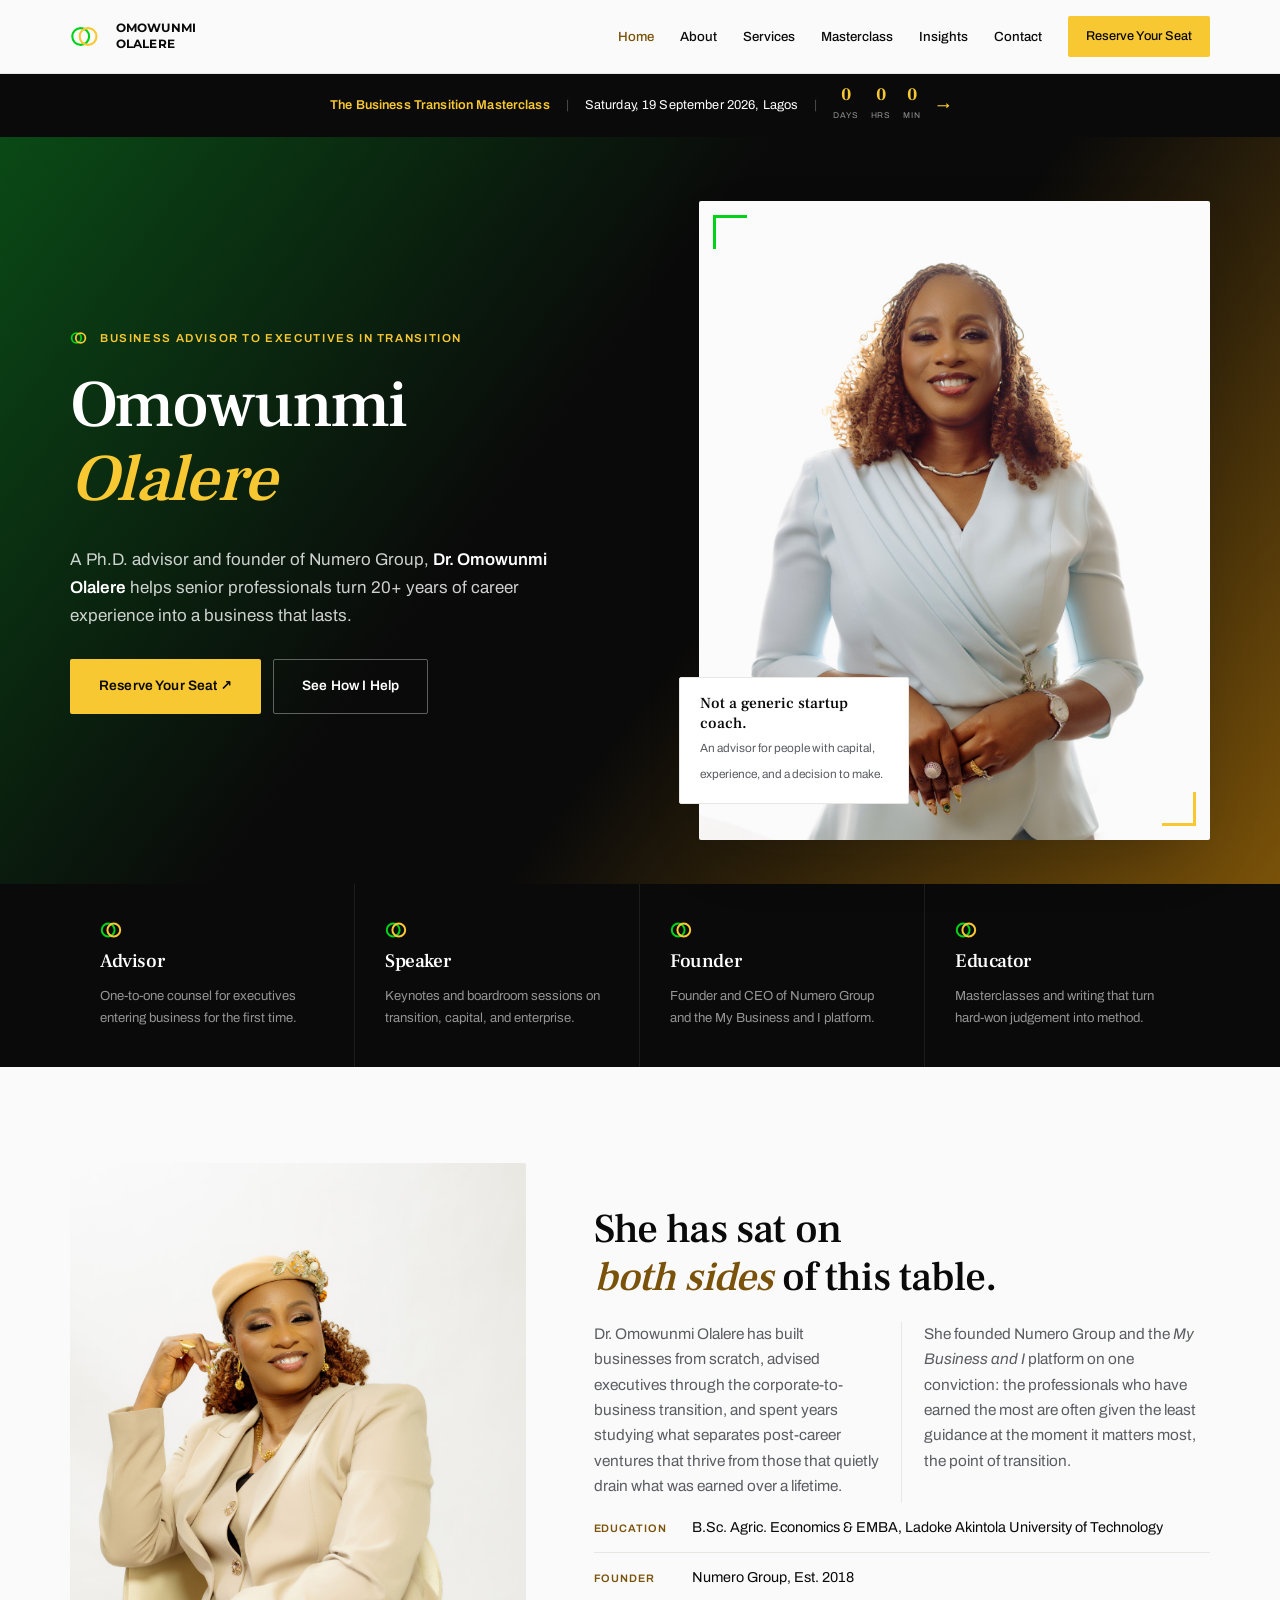
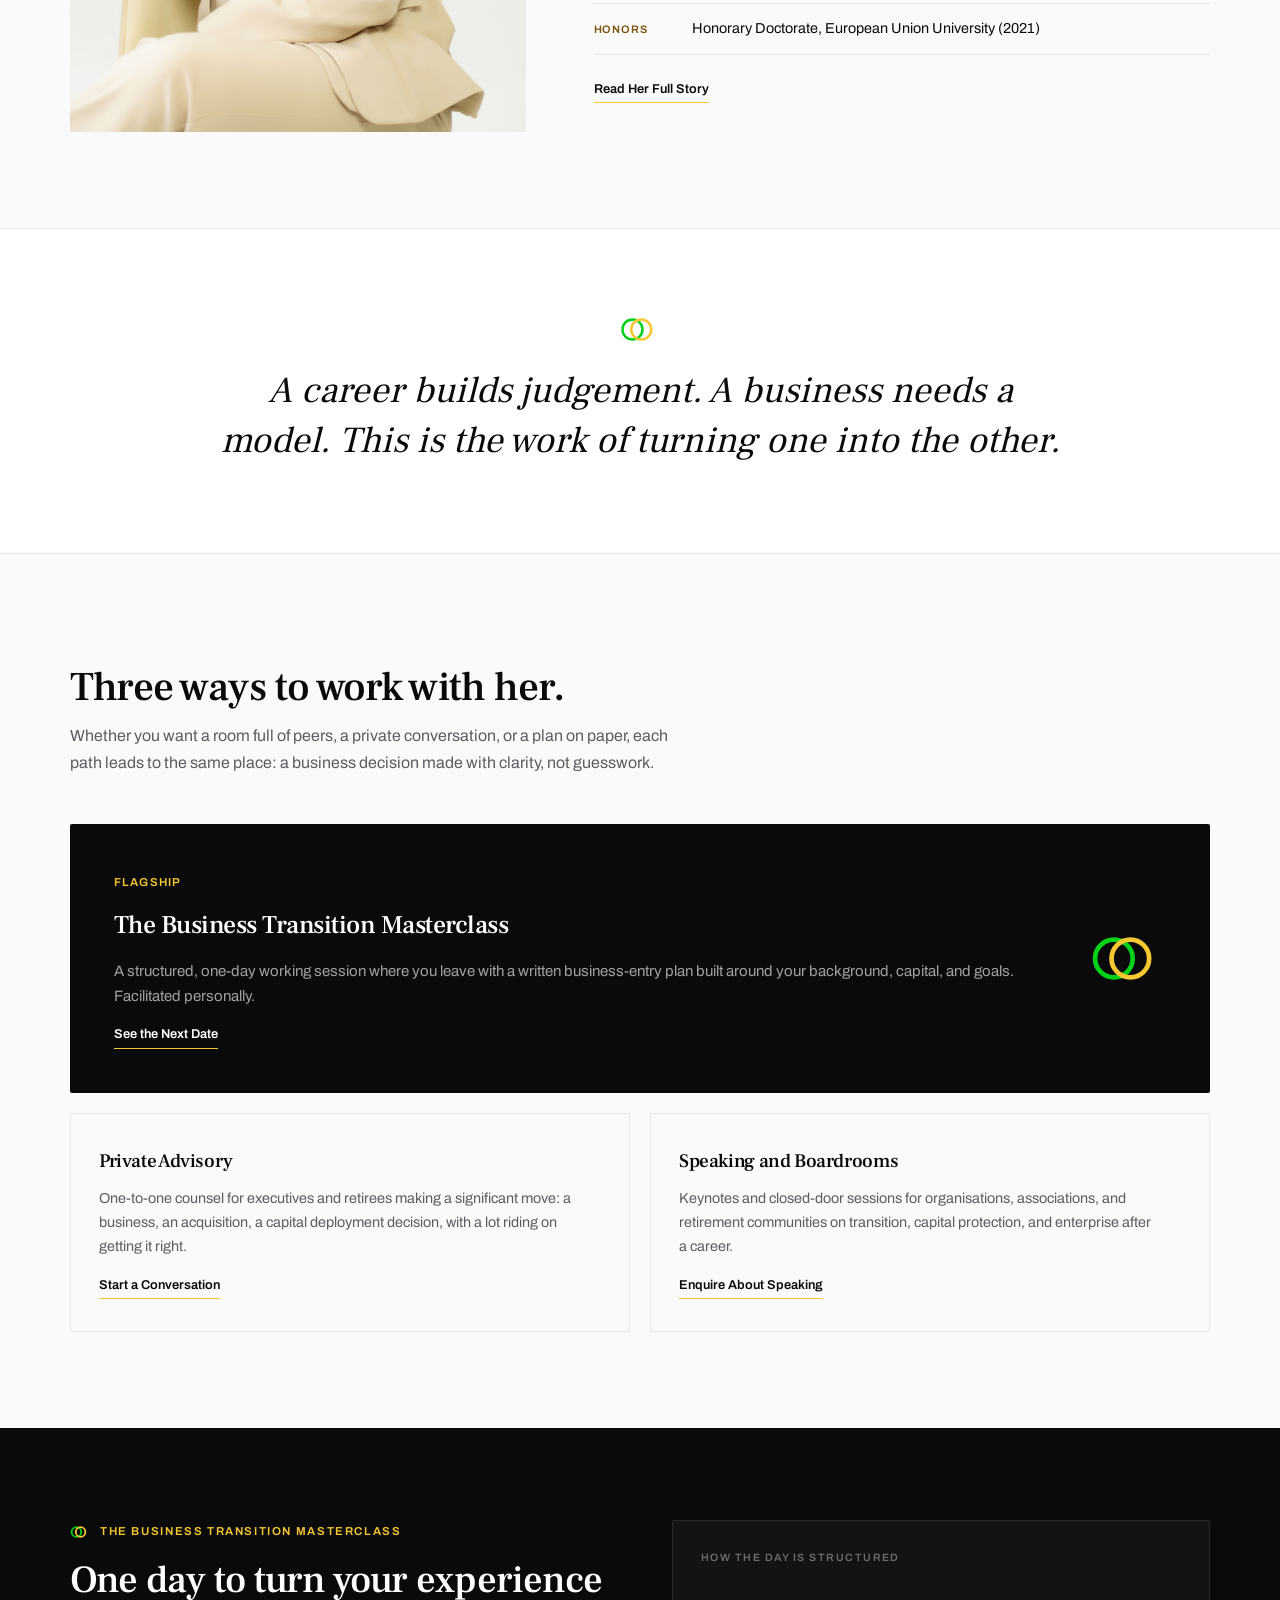
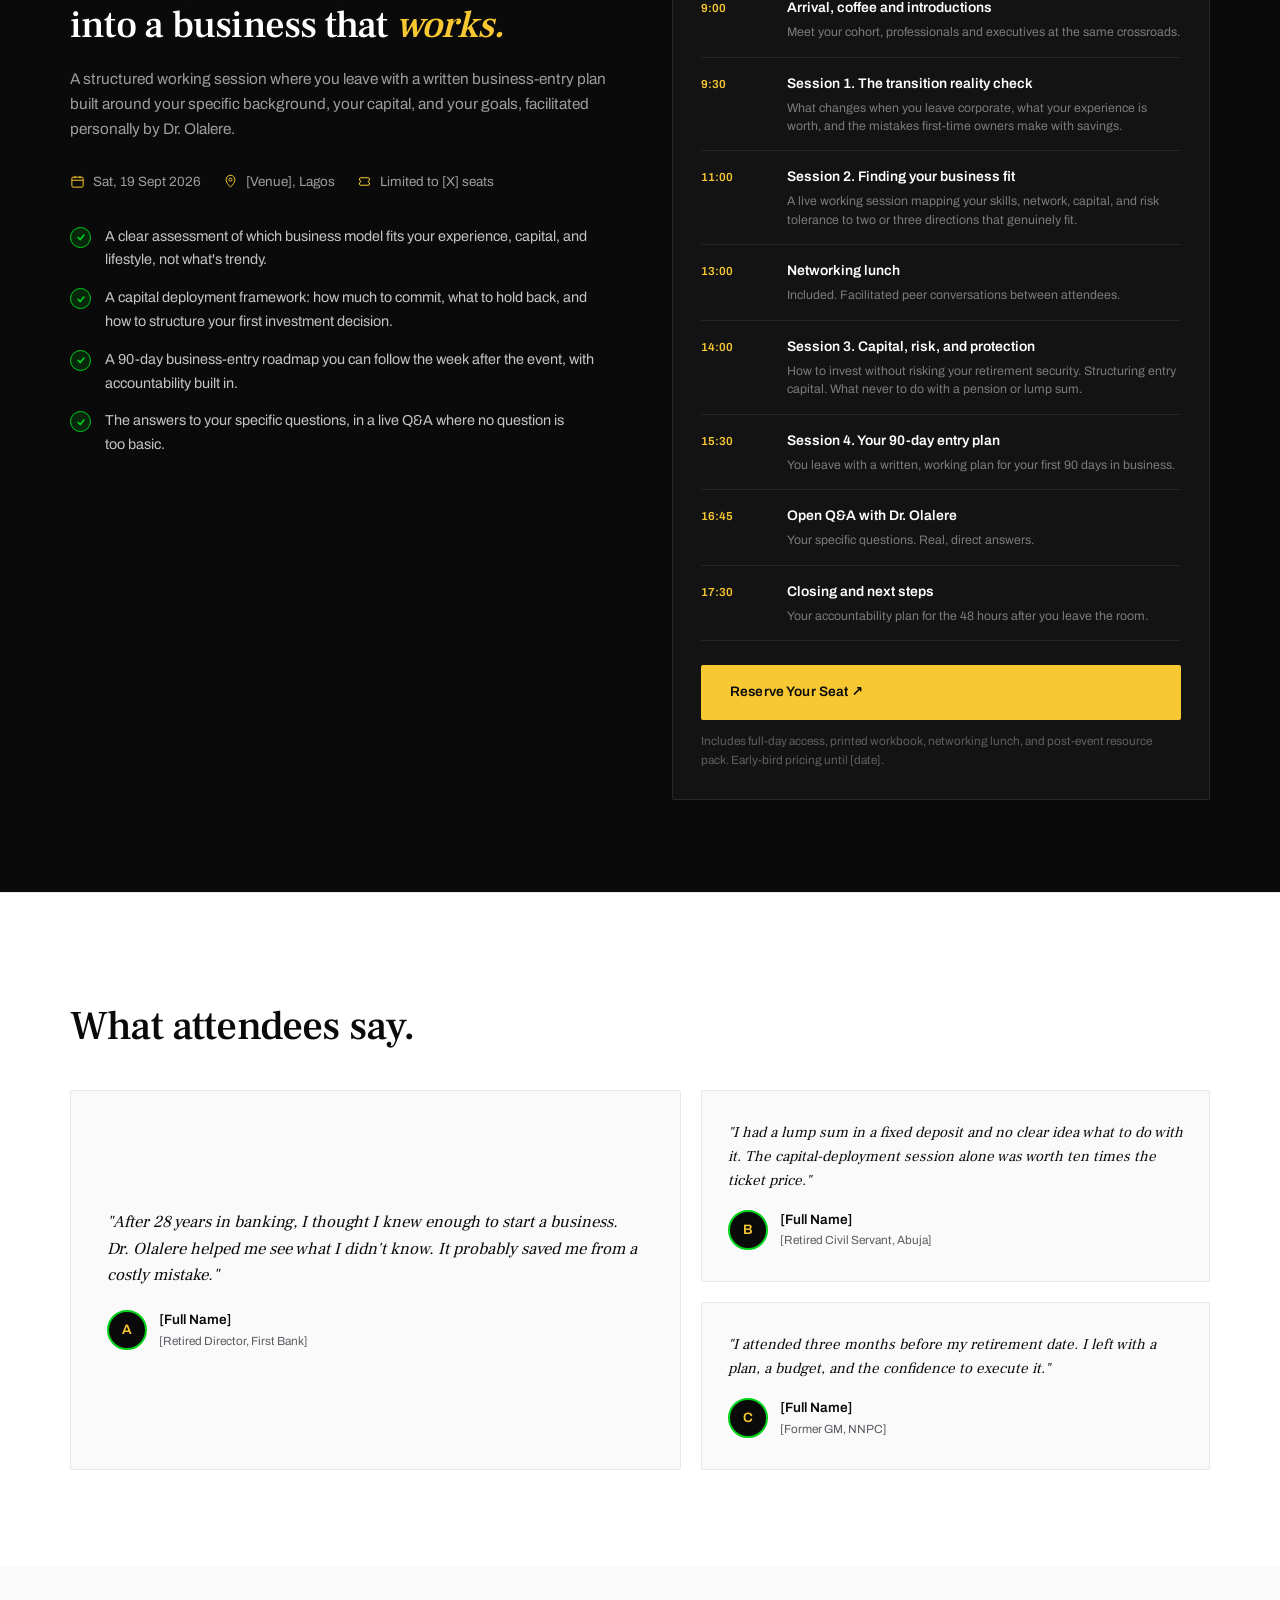
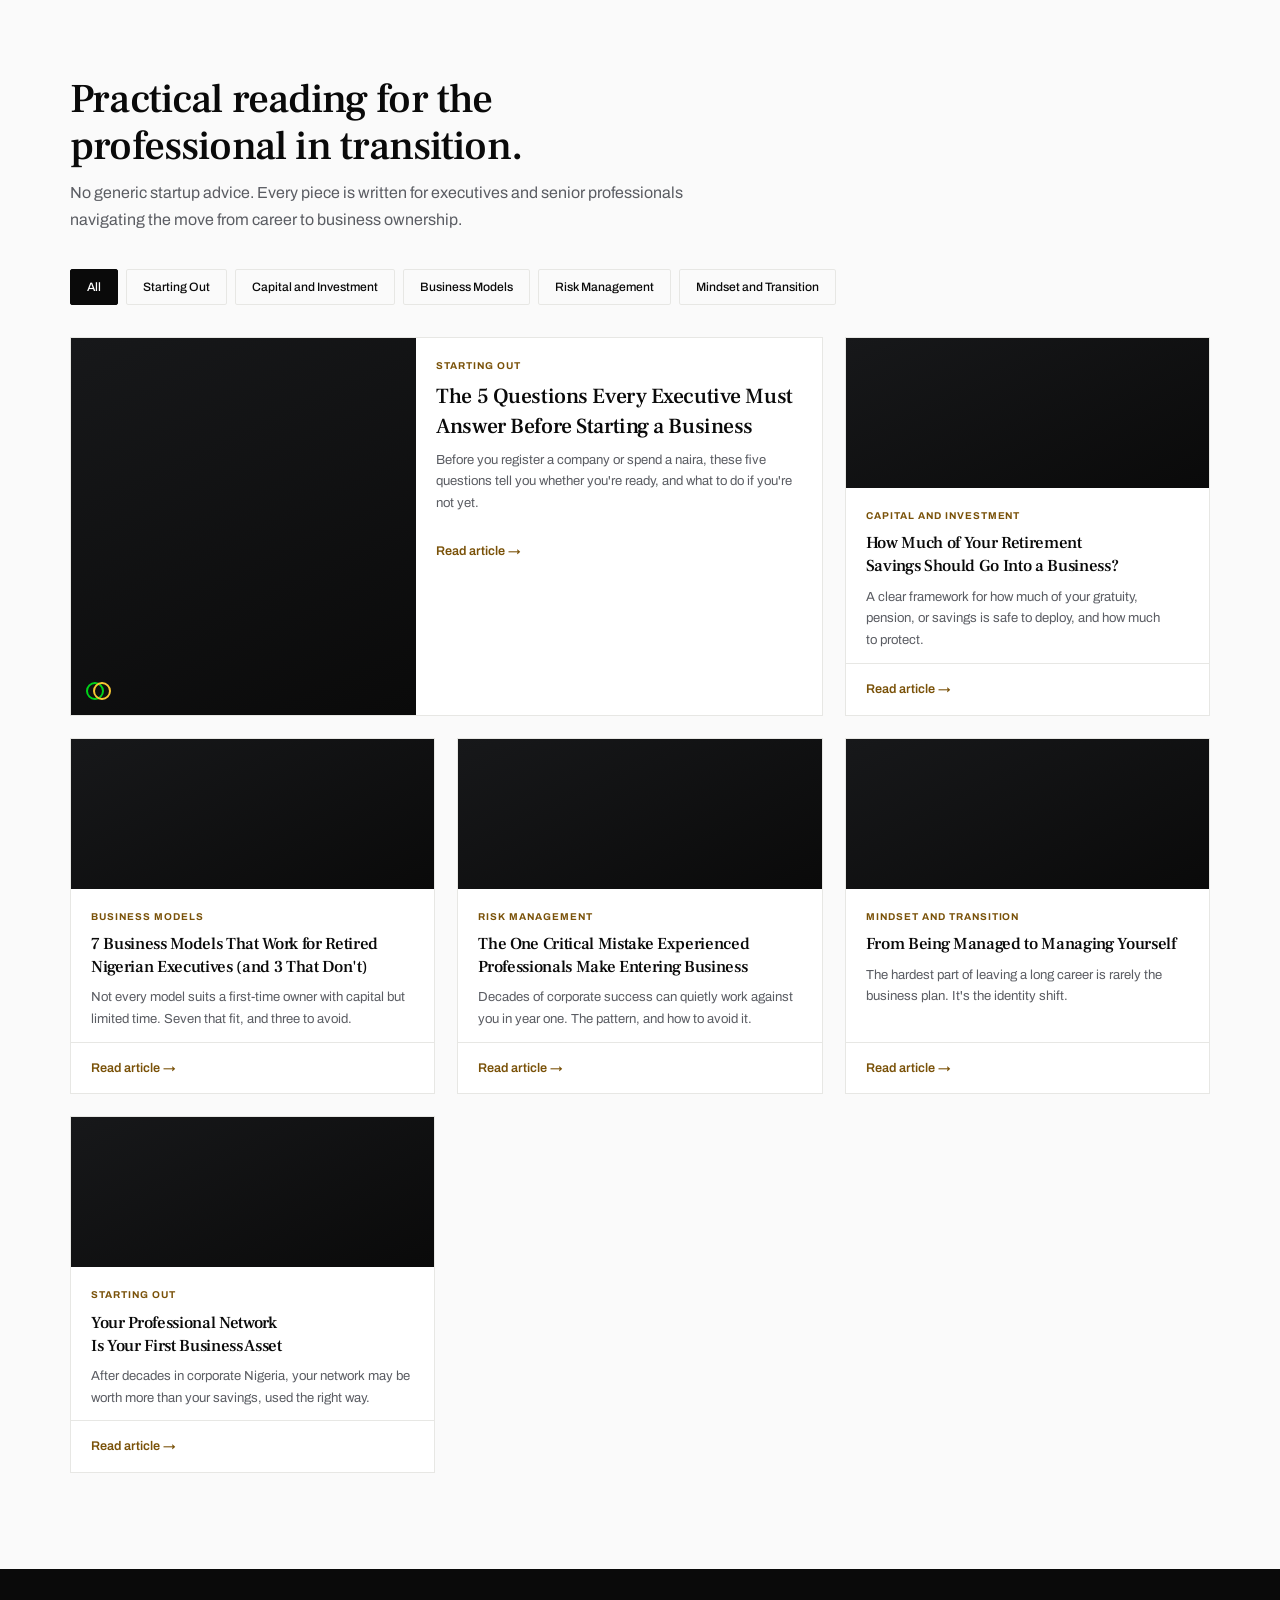
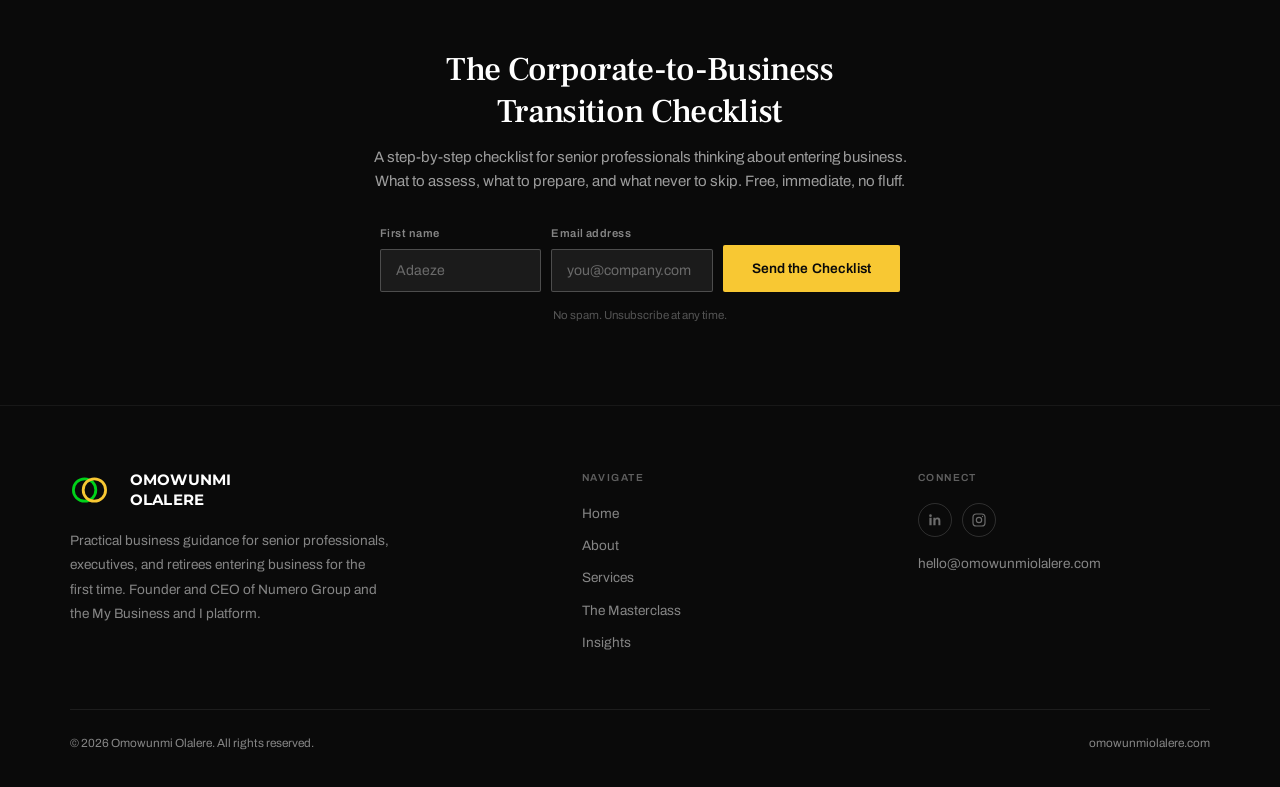
==== index.html @ 6b6b8321 "Fix event-strip hover (undefined --ink-2 token was breaking it) and remove the external website link" ====
<!DOCTYPE html>
<html lang="en">
<head>
<meta charset="UTF-8">
<meta name="viewport" content="width=device-width, initial-scale=1.0">
<title>Dr. Omowunmi Olalere, Business Advisor to Executives in Transition</title>
<meta name="description" content="Dr. Omowunmi Olalere helps senior professionals, executives, and retirees turn a lifetime of experience into a business that lasts. Founder and CEO, Numero Group.">
<link rel="preconnect" href="https://fonts.googleapis.com">
<link rel="preconnect" href="https://fonts.gstatic.com" crossorigin>
<link href="https://fonts.googleapis.com/css2?family=Frank+Ruhl+Libre:ital,wght@0,300;0,400;0,500;0,700;0,900;1,400;1,500&family=Archivo:ital,wght@0,400;0,500;0,600;0,700;1,400&family=Montserrat:wght@700;800&display=swap" rel="stylesheet">
<style>
  *, *::before, *::after { box-sizing: border-box; margin: 0; padding: 0; }

  :root {
    /* Brand: her actual mark — interlocking green + gold rings on near-black */
    --ink:       #0A0A0A;   /* true near-black, matches the logo's own canvas */
    --ink-2:     #1C1D20;   /* one step lighter than ink — hover states on dark surfaces */
    --paper:     #FAFAFA;   /* cool near-white, not warm cream */
    --surface:   #FFFFFF;
    --line:      #E7E7E4;
    --mid:       #5B5D63;
    --gold:      #F8C833;   /* logo gold — graphic fills, CTAs, text-on-dark only */
    --gold-ink:  #7A5209;   /* deepened gold — AA-safe text on light backgrounds */
    --green:     #00D21A;   /* logo green — checks, focus rings, small marks */
    --green-deep:#0A4A16;   /* deepened green — gradient anchor, AA-safe with white text */

    --display: 'Frank Ruhl Libre', Georgia, serif;
    --body: 'Archivo', system-ui, sans-serif;
    --word: 'Montserrat', Arial, sans-serif; /* reserved for the literal wordmark only */
    --maxw: 1220px;
  }

  html { scroll-behavior: smooth; }
  body { font-family: var(--body); color: var(--ink); background: var(--paper); line-height: 1.65; -webkit-font-smoothing: antialiased; }
  img { max-width: 100%; display: block; }
  ::selection { background: var(--gold); color: var(--ink); }
  :focus-visible { outline: 2px solid var(--green); outline-offset: 2px; }

  /* ---------- SHARED PRIMITIVES ---------- */
  .wrap { max-width: var(--maxw); margin: 0 auto; padding: 0 40px; }

  .rings { flex-shrink: 0; display: block; }
  .kicker {
    display: inline-flex; align-items: center; gap: 10px;
    font-size: 0.72rem; font-weight: 600; letter-spacing: 0.14em;
    text-transform: uppercase; color: var(--gold-ink);
  }
  .kicker.on-dark { color: var(--gold); }

  h1, h2, h3, .display { font-family: var(--display); font-weight: 500; letter-spacing: -0.02em; text-wrap: balance; }
  h2.section-title {
    font-family: var(--display); font-size: clamp(1.9rem, 3.2vw, 2.7rem);
    font-weight: 500; color: var(--ink); line-height: 1.15; margin: 14px 0 0;
  }
  h2.section-title em { font-style: italic; font-weight: 500; color: var(--gold-ink); line-height: 1.2; padding-bottom: 0.1em; display: inline-block; }
  p { text-wrap: pretty; }

  .btn {
    display: inline-flex; align-items: center; gap: 8px; white-space: nowrap;
    font-family: var(--body); font-weight: 600; font-size: 0.86rem;
    letter-spacing: 0.01em; text-decoration: none; cursor: pointer;
    padding: 15px 28px; border-radius: 2px; border: 1.5px solid transparent;
    transition: transform 0.18s cubic-bezier(0.16,1,0.3,1), background 0.2s ease, color 0.2s ease, border-color 0.2s ease;
  }
  .btn:active { transform: translateY(0) scale(0.98); }
  .btn-solid { background: var(--gold); color: var(--ink); }
  .btn-solid:hover { background: #E4B620; transform: translateY(-2px); }
  .btn-ink { background: var(--ink); color: #fff; }
  .btn-ink:hover { background: #1a1a1a; transform: translateY(-2px); }
  .btn-outline { background: transparent; color: var(--ink); border-color: var(--ink); }
  .btn-outline:hover { background: var(--ink); color: #fff; }
  .btn-ghost-light { background: transparent; color: #fff; border-color: rgba(255,255,255,0.35); }
  .btn-ghost-light:hover { border-color: var(--gold); color: var(--gold); }

  /* ---------- NAV ---------- */
  nav {
    position: fixed; top: 0; left: 0; right: 0; z-index: 100;
    background: rgba(250,250,250,0.92); backdrop-filter: blur(12px);
    border-bottom: 1px solid var(--line); height: 74px;
  }
  .nav-inner { max-width: var(--maxw); margin: 0 auto; height: 100%; padding: 0 40px;
    display: flex; align-items: center; justify-content: space-between; }
  .brand { display: flex; align-items: center; gap: 12px; text-decoration: none; cursor: pointer; }
  .brand .rings { width: 34px; height: 21px; }
  .brand-word { font-family: var(--word); font-weight: 700; font-size: 0.72rem; line-height: 1.35;
    letter-spacing: 0.01em; color: var(--ink); text-transform: uppercase; }
  .nav-links { display: flex; gap: 26px; align-items: center; }
  .nav-links a { text-decoration: none; color: var(--ink); font-size: 0.83rem; font-weight: 500;
    transition: color 0.2s; cursor: pointer; }
  .nav-links a:hover { color: var(--gold-ink); }
  .nav-links a.active { color: var(--gold-ink); }
  .nav-cta { background: var(--gold); color: var(--ink) !important; padding: 10px 18px; border-radius: 2px;
    font-size: 0.8rem !important; font-weight: 700; }
  .nav-cta:hover { background: #E4B620; }
  .nav-toggle { display: none; background: none; border: none; cursor: pointer; padding: 6px; }
  .nav-toggle span { display: block; width: 22px; height: 2px; background: var(--ink); margin: 4px 0; transition: 0.2s; }

  /* ---------- PAGE ROUTING ---------- */
  .page { display: none; }
  .page.active { display: block; animation: pageIn 0.5s cubic-bezier(0.16,1,0.3,1) both; }
  @keyframes pageIn { from { opacity: 0; transform: translateY(8px);} to { opacity: 1; transform: none;} }

  /* ---------- EVENT STRIP ---------- */
  .event-strip {
    background: var(--ink); color: #fff; margin-top: 74px;
    padding: 12px 24px; font-size: 0.8rem; letter-spacing: 0.01em;
    display: flex; justify-content: center; align-items: center; gap: 16px; flex-wrap: wrap;
    cursor: pointer; transition: background 0.2s ease;
  }
  .event-strip:hover { background: var(--ink-2); }
  .event-strip:hover .cta-arrow { transform: translateX(3px); }
  .event-strip strong { color: var(--gold); font-weight: 600; }
  .event-strip .sep { opacity: 0.28; }
  .event-strip .cta-arrow { color: var(--gold); font-weight: 600; display: inline-block; transition: transform 0.2s ease; }
  .cd { display: flex; gap: 12px; }
  .cd .u { text-align: center; }
  .cd .n { font-family: var(--display); font-size: 1.1rem; font-weight: 700; color: var(--gold); display: block; line-height: 1; }
  .cd .l { font-size: 0.52rem; opacity: 0.55; text-transform: uppercase; letter-spacing: 0.1em; }

  /* ---------- HERO ---------- */
  .hero {
    padding: 64px 0 44px;
    background: linear-gradient(127deg, var(--green-deep) 0%, var(--ink) 42%, var(--ink) 58%, var(--gold-ink) 100%);
  }
  .hero-grid { display: grid; grid-template-columns: 1.05fr 0.95fr; gap: 64px; align-items: center; }
  .hero-name {
    font-family: var(--display); font-weight: 500;
    font-size: clamp(2.6rem, 5.2vw, 4.2rem); line-height: 1.02; letter-spacing: -0.025em;
    color: #fff; margin: 20px 0 20px;
  }
  .hero-name .ln2 { font-style: italic; color: var(--gold); display: block; line-height: 1.2; padding-bottom: 0.08em; }
  .hero-sub { font-size: 1.06rem; color: rgba(255,255,255,0.8); max-width: 480px; margin-bottom: 30px; }
  .hero-sub b { color: #fff; font-weight: 600; }
  .hero-btns { display: flex; gap: 12px; flex-wrap: wrap; }

  /* Portrait */
  .portrait { position: relative; }
  .portrait .frame {
    aspect-ratio: 4/5; border-radius: 2px; overflow: hidden; position: relative;
    box-shadow: 0 24px 60px -24px rgba(10,10,10,0.35);
  }
  .portrait .frame::before, .portrait .frame::after {
    content: ''; position: absolute; width: 34px; height: 34px; z-index: 2; pointer-events: none;
  }
  .portrait .frame::before { top: 14px; left: 14px; border-top: 3px solid var(--green); border-left: 3px solid var(--green); }
  .portrait .frame::after { bottom: 14px; right: 14px; border-bottom: 3px solid var(--gold); border-right: 3px solid var(--gold); }
  .portrait-badge {
    position: absolute; left: -20px; bottom: 36px; background: var(--surface);
    border: 1px solid var(--line);
    color: var(--ink); padding: 16px 20px; max-width: 230px; border-radius: 2px;
  }
  .portrait-badge b { font-family: var(--display); font-weight: 500; font-size: 0.96rem; display: block; line-height: 1.3; }
  .portrait-badge span { font-size: 0.74rem; color: var(--mid); }

  /* Photo placeholder — an honest, labeled slot carrying her real mark (not a stand-in stock photo) */
  .photo-ph {
    width: 100%; height: 100%; min-height: 100%;
    background: linear-gradient(165deg, #17181a 0%, #0A0A0A 100%);
    display: flex; flex-direction: column; align-items: center; justify-content: center;
    gap: 16px; text-align: center; color: rgba(250,250,250,0.4);
    font-size: 0.66rem; letter-spacing: 0.12em; text-transform: uppercase; padding: 24px;
  }
  .photo-ph .rings { width: 68px; height: 42px; opacity: 0.9; }
  .photo-ph .cap { max-width: 220px; line-height: 1.6; font-family: var(--body); }

  /* ---------- ROLES STRIP (signature motif) ---------- */
  .roles { background: var(--ink); color: #fff; }
  .roles-inner { display: grid; grid-template-columns: repeat(4, 1fr); }
  .role {
    padding: 38px 30px; border-right: 1px solid rgba(255,255,255,0.08);
    display: flex; flex-direction: column; gap: 8px;
  }
  .role:last-child { border-right: none; }
  .role .rings { width: 26px; height: 16px; }
  .role h3 { font-family: var(--display); font-weight: 500; font-size: 1.2rem; color: #fff; }
  .role p { font-size: 0.82rem; color: rgba(255,255,255,0.56); }

  /* ---------- ABOUT ---------- */
  .about { padding: 96px 0; }
  .about-grid { display: grid; grid-template-columns: 0.85fr 1.15fr; gap: 68px; align-items: center; }
  .about-photo { aspect-ratio: 4/5; border-radius: 2px; overflow: hidden; position: relative; }
  .about-cols { columns: 2; column-gap: 44px; column-rule: 1px solid var(--line); margin-top: 16px; }
  .about-cols p { color: var(--mid); font-size: 0.96rem; break-inside: avoid; margin-bottom: 16px; }
  .cred { display: flex; align-items: baseline; gap: 14px; padding: 13px 0; border-bottom: 1px solid var(--line); font-size: 0.9rem; color: var(--ink); }
  .cred:first-of-type { border-top: 1px solid var(--line); margin-top: 26px; }
  .cred .k { font-size: 0.68rem; font-weight: 600; text-transform: uppercase; letter-spacing: 0.08em; color: var(--gold-ink); width: 84px; flex-shrink: 0; }
  .cred .ph { color: var(--mid); font-style: italic; }

  /* ---------- PULL QUOTE (editorial break) ---------- */
  .pull { padding: 88px 0; background: var(--surface); border-top: 1px solid var(--line); border-bottom: 1px solid var(--line); }
  .pull blockquote {
    font-family: var(--display); font-style: italic; font-weight: 400;
    font-size: clamp(1.5rem, 3vw, 2.3rem); line-height: 1.35; color: var(--ink);
    max-width: 880px; margin: 0 auto; text-align: center; text-wrap: balance;
  }
  .pull .rings { margin: 0 auto 24px; width: 40px; height: 25px; }

  /* ---------- SERVICES (asymmetric: featured + pair, not 3 equal cards) ---------- */
  .services { padding: 96px 0; }
  .svc-head { max-width: 620px; margin-bottom: 48px; }
  .svc-head p { color: var(--mid); margin-top: 12px; }
  .svc-stack { display: grid; gap: 20px; }
  .svc-feature {
    display: grid; grid-template-columns: 1fr auto; gap: 40px; align-items: center;
    background: var(--ink); color: #fff; padding: 44px; border-radius: 2px;
  }
  .svc-feature .tag { font-size: 0.72rem; font-weight: 600; letter-spacing: 0.1em; text-transform: uppercase; color: var(--gold); }
  .svc-feature h3 { font-family: var(--display); font-weight: 500; font-size: 1.6rem; margin: 10px 0 12px; }
  .svc-feature p { color: rgba(255,255,255,0.62); font-size: 0.94rem; }
  .svc-feature .mark { width: 76px; height: 47px; }
  .svc-pair { display: grid; grid-template-columns: 1fr 1fr; gap: 20px; }
  .svc-card { border: 1px solid var(--line); padding: 32px 28px; transition: transform 0.2s cubic-bezier(0.16,1,0.3,1); }
  .svc-card:hover { transform: translateY(-3px); }
  .svc-card h3 { font-family: var(--display); font-weight: 500; font-size: 1.2rem; color: var(--ink); margin-bottom: 10px; }
  .svc-card p { color: var(--mid); font-size: 0.9rem; }
  .link { display: inline-block; margin-top: 16px; font-size: 0.8rem; font-weight: 600; color: var(--ink); text-decoration: none; border-bottom: 1.5px solid var(--gold); padding-bottom: 2px; }
  .link:hover { color: var(--gold-ink); }

  /* ---------- MASTERCLASS (dark feature) ---------- */
  .mc { background: var(--ink); padding: 92px 0; }
  .mc-inner { display: grid; grid-template-columns: 1fr 1fr; gap: 64px; align-items: start; }
  .mc h2 { font-family: var(--display); font-weight: 500; font-size: clamp(1.9rem, 3vw, 2.5rem); color: #fff; line-height: 1.18; margin: 12px 0 14px; }
  .mc h2 em { font-style: italic; color: var(--gold); padding-bottom: 0.1em; display: inline-block; }
  .mc-sub { color: rgba(255,255,255,0.6); font-size: 0.96rem; margin-bottom: 28px; }
  .mc-detail { display: flex; gap: 22px; flex-wrap: wrap; margin-bottom: 32px; }
  .mc-detail .d { font-size: 0.84rem; font-weight: 600; color: var(--gold); display: flex; align-items: center; gap: 8px; }
  .mc-detail svg { width: 15px; height: 15px; flex-shrink: 0; }
  .mc-detail .d span { color: rgba(255,255,255,0.6); font-weight: 400; }
  .outcomes { list-style: none; display: flex; flex-direction: column; gap: 14px; margin-top: 28px; }
  .outcome { display: flex; gap: 14px; align-items: flex-start; }
  .outcome .chk { width: 21px; height: 21px; flex-shrink: 0; border-radius: 50%; margin-top: 2px;
    background: rgba(0,210,26,0.14); border: 1px solid var(--green);
    display: flex; align-items: center; justify-content: center; }
  .outcome .chk svg { width: 10px; height: 10px; color: var(--green); }
  .outcome p { color: rgba(255,255,255,0.76); font-size: 0.9rem; }

  .mc-card { background: rgba(255,255,255,0.04); border: 1px solid rgba(255,255,255,0.09); border-radius: 2px; padding: 28px; }
  .mc-card .label { font-size: 0.66rem; font-weight: 600; letter-spacing: 0.14em; text-transform: uppercase; color: rgba(255,255,255,0.38); margin-bottom: 16px; }
  .agenda-item { display: grid; grid-template-columns: 70px 1fr; gap: 16px; padding: 15px 0; border-bottom: 1px solid rgba(255,255,255,0.07); }
  .agenda-item:last-child { border-bottom: none; }
  .agenda-time { font-size: 0.73rem; font-weight: 600; color: var(--gold); padding-top: 2px; }
  .agenda-title { font-size: 0.87rem; font-weight: 600; color: #fff; }
  .agenda-desc { font-size: 0.77rem; color: rgba(255,255,255,0.44); line-height: 1.5; margin-top: 3px; }
  .mc-cta { margin-top: 24px; display: flex; flex-direction: column; gap: 12px; }
  .mc-note { font-size: 0.74rem; color: rgba(255,255,255,0.32); }

  /* ---------- TESTIMONIALS (featured + stacked pair) ---------- */
  .testi { padding: 96px 0; background: var(--surface); border-top: 1px solid var(--line); }
  .testi-head { max-width: 560px; margin-bottom: 40px; }
  .testi-grid { display: grid; grid-template-columns: 1.2fr 1fr; gap: 20px; }
  .tcard { background: var(--paper); border: 1px solid var(--line); border-radius: 2px; padding: 30px 26px; display: flex; flex-direction: column; }
  .tcard.featured { padding: 40px 36px; justify-content: center; }
  .tstack { display: flex; flex-direction: column; gap: 20px; }
  .ttext { font-family: var(--display); font-weight: 400; font-style: italic; font-size: 1.05rem; color: var(--ink); line-height: 1.6; margin-bottom: 20px; }
  .tcard:not(.featured) .ttext { font-size: 0.94rem; margin-bottom: 16px; }
  .tauthor { display: flex; align-items: center; gap: 12px; }
  .tav { width: 40px; height: 40px; border-radius: 50%; background: var(--ink); color: var(--gold); border: 2px solid var(--green); display: flex; align-items: center; justify-content: center; font-weight: 600; font-size: 0.85rem; flex-shrink: 0; }
  .tname { font-weight: 600; font-size: 0.85rem; color: var(--ink); }
  .trole { font-size: 0.74rem; color: var(--mid); }

  /* ---------- INSIGHTS ---------- */
  .insights { padding: 96px 0; }
  .insights-head { max-width: 620px; margin-bottom: 36px; }
  .insights-head p { color: var(--mid); margin-top: 10px; }
  .cats { display: flex; gap: 8px; flex-wrap: wrap; margin-bottom: 32px; }
  .cat { background: transparent; border: 1px solid var(--line); color: var(--ink); padding: 7px 16px; border-radius: 2px; font-size: 0.76rem; font-weight: 500; cursor: pointer; text-decoration: none; transition: all 0.2s; }
  .cat.active, .cat:hover { background: var(--ink); border-color: var(--ink); color: #fff; }
  .art-grid { display: grid; grid-template-columns: repeat(3, 1fr); grid-auto-rows: auto; gap: 22px; }
  .art { background: var(--surface); border: 1px solid var(--line); overflow: hidden; display: flex; flex-direction: column; transition: transform 0.2s cubic-bezier(0.16,1,0.3,1); }
  .art:hover { transform: translateY(-3px); }
  .art.feature { grid-column: span 2; flex-direction: row; }
  .art.feature .thumb { width: 46%; height: auto; }
  .art.feature .body { width: 54%; }
  .art .thumb { height: 150px; position: relative; overflow: hidden; }
  .art .thumb .swatch { width: 100%; height: 100%; display: flex; align-items: flex-end; padding: 14px; background: linear-gradient(155deg, #17181a, #0A0A0A); }
  .art .thumb .swatch .rings { width: 32px; height: 20px; }
  .art .body { padding: 20px 20px 0; flex: 1; }
  .art .tag { font-size: 0.62rem; font-weight: 700; letter-spacing: 0.1em; text-transform: uppercase; color: var(--gold-ink); }
  .art h3 { font-family: var(--display); font-weight: 500; font-size: 1.05rem; color: var(--ink); line-height: 1.35; margin: 8px 0; }
  .art.feature h3 { font-size: 1.35rem; }
  .art p { color: var(--mid); font-size: 0.82rem; }
  .art .link { display: block; padding: 15px 20px; margin-top: 12px; border-top: 1px solid var(--line); color: var(--gold-ink); font-size: 0.79rem; font-weight: 600; text-decoration: none; border-bottom: none; }
  .art .link:hover { color: var(--ink); }

  /* ---------- OPTIN ---------- */
  .optin { background: var(--ink); padding: 80px 0; text-align: center; }
  .optin h2 { font-family: var(--display); font-weight: 500; font-size: clamp(1.6rem, 2.6vw, 2.1rem); color: #fff; max-width: 600px; margin: 0 auto 12px; line-height: 1.25; }
  .optin p.lead { color: rgba(255,255,255,0.6); font-size: 0.94rem; margin-bottom: 30px; max-width: 540px; margin-left: auto; margin-right: auto; }
  .optin-form { display: flex; gap: 10px; max-width: 520px; margin: 0 auto; align-items: flex-end; }
  .field { flex: 1; text-align: left; display: flex; flex-direction: column; gap: 6px; }
  .field label { font-size: 0.7rem; font-weight: 600; letter-spacing: 0.04em; color: rgba(255,255,255,0.5); }
  .field input { padding: 13px 15px; background: rgba(255,255,255,0.07); border: 1px solid rgba(255,255,255,0.22); border-radius: 2px; color: #fff; font-size: 0.88rem; font-family: var(--body); outline: none; transition: border-color 0.2s; width: 100%; }
  .field input::placeholder { color: rgba(255,255,255,0.35); }
  .field input:focus { border-color: var(--gold); }
  .optin-note { color: rgba(255,255,255,0.3); font-size: 0.72rem; margin-top: 14px; }

  /* ---------- FOOTER ---------- */
  footer { background: var(--ink); color: rgba(255,255,255,0.5); padding: 64px 0 34px; border-top: 1px solid rgba(255,255,255,0.06); }
  .footer-grid { display: grid; grid-template-columns: 1.6fr 1fr 1fr; gap: 44px; margin-bottom: 44px; }
  .footer-brand { display: flex; align-items: center; gap: 14px; }
  .footer-brand .rings { width: 46px; height: 28px; }
  .footer-word { font-family: var(--word); font-weight: 700; font-size: 0.92rem; line-height: 1.4; letter-spacing: 0.01em; color: #fff; text-transform: uppercase; }
  .footer-tag { font-size: 0.85rem; line-height: 1.8; max-width: 320px; margin-top: 18px; }
  .fc h4 { font-size: 0.64rem; font-weight: 600; letter-spacing: 0.14em; text-transform: uppercase; color: rgba(255,255,255,0.35); margin-bottom: 16px; }
  .fc a { display: block; color: rgba(255,255,255,0.5); font-size: 0.85rem; text-decoration: none; margin-bottom: 10px; cursor: pointer; transition: color 0.2s; }
  .fc a:hover { color: var(--gold); }
  .social { display: flex; gap: 10px; }
  .social .soc { width: 34px; height: 34px; border: 1px solid rgba(255,255,255,0.15); border-radius: 50%; display: flex; align-items: center; justify-content: center; color: rgba(255,255,255,0.4); text-decoration: none; font-size: 0.66rem; font-weight: 700; transition: all 0.2s; margin-bottom: 0; }
  .soc svg { width: 16px; height: 16px; flex-shrink: 0; }
  .soc:hover { border-color: var(--gold); color: var(--gold); }
  .footer-bottom { border-top: 1px solid rgba(255,255,255,0.08); padding-top: 24px; font-size: 0.74rem; display: flex; justify-content: space-between; flex-wrap: wrap; gap: 10px; }

  /* ---------- GALLERY PAGE ---------- */
  .gal-hero { padding: 120px 0 58px; background: var(--ink); color: #fff; }
  .gal-hero h1 { font-family: var(--display); font-weight: 500; font-size: clamp(2.2rem, 4.2vw, 3.2rem); color: #fff; line-height: 1.12; margin: 16px 0 14px; }
  .gal-hero h1 em { font-style: italic; color: var(--gold); padding-bottom: 0.08em; display: inline-block; }
  .gal-hero p { color: rgba(255,255,255,0.6); max-width: 540px; font-size: 0.98rem; }
  .gal-filters { position: sticky; top: 74px; z-index: 40; background: rgba(250,250,250,0.94); backdrop-filter: blur(10px); border-bottom: 1px solid var(--line); }
  .gal-filters .wrap { display: flex; gap: 8px; flex-wrap: wrap; padding-top: 16px; padding-bottom: 16px; }
  .gfilter { background: transparent; border: 1px solid var(--line); color: var(--ink); padding: 8px 16px; border-radius: 2px; font-size: 0.78rem; font-weight: 500; cursor: pointer; transition: all 0.2s; }
  .gfilter.active, .gfilter:hover { background: var(--ink); border-color: var(--ink); color: #fff; }

  .gal-section { padding: 52px 0 88px; }
  .masonry { columns: 3; column-gap: 20px; }
  .gitem { break-inside: avoid; margin-bottom: 20px; border-radius: 2px; overflow: hidden; position: relative; background: var(--ink); }
  .gitem .photo-ph { min-height: 0; }
  .gitem.tall .photo-ph { aspect-ratio: 3/4; }
  .gitem.wide .photo-ph { aspect-ratio: 4/3; }
  .gitem.sq .photo-ph { aspect-ratio: 1/1; }
  .gitem .meta { position: absolute; left: 0; right: 0; bottom: 0; padding: 28px 18px 16px;
    background: linear-gradient(to top, rgba(10,10,10,0.92), transparent);
    opacity: 0; transition: opacity 0.25s; }
  .gitem:hover .meta { opacity: 1; }
  .gitem .meta .s { font-size: 0.62rem; font-weight: 700; letter-spacing: 0.1em; text-transform: uppercase; color: var(--gold); }
  .gitem .meta .c { font-size: 0.86rem; color: #fff; margin-top: 3px; }
  .gal-cta { background: var(--surface); border-top: 1px solid var(--line); padding: 68px 0; text-align: center; }
  .gal-cta h2 { font-family: var(--display); font-weight: 500; font-size: clamp(1.6rem, 2.6vw, 2.1rem); color: var(--ink); margin-bottom: 18px; }

  /* ---------- MOTION ---------- */
  @keyframes fadeUp { from { opacity: 0; transform: translateY(18px);} to { opacity: 1; transform: none;} }
  .hero-left > * { animation: fadeUp 0.65s cubic-bezier(0.16,1,0.3,1) both; }
  .hero-left > *:nth-child(1){animation-delay:.04s}
  .hero-left > *:nth-child(2){animation-delay:.12s}
  .hero-left > *:nth-child(3){animation-delay:.2s}
  .hero-left > *:nth-child(4){animation-delay:.28s}
  .reveal { opacity: 0; transform: translateY(22px); transition: opacity 0.6s cubic-bezier(0.16,1,0.3,1), transform 0.6s cubic-bezier(0.16,1,0.3,1); }
  .reveal.in { opacity: 1; transform: none; }

  @media (prefers-reduced-motion: reduce) {
    * { animation: none !important; transition: none !important; }
    .reveal { opacity: 1; transform: none; }
  }

  /* ---------- RESPONSIVE ---------- */
  @media (max-width: 940px) {
    .wrap, .nav-inner { padding: 0 22px; }
    .nav-links { position: fixed; top: 74px; left: 0; right: 0; background: var(--paper);
      flex-direction: column; align-items: flex-start; gap: 0; padding: 8px 22px 20px;
      border-bottom: 1px solid var(--line); display: none; }
    .nav-links.open { display: flex; }
    .nav-links a { padding: 12px 0; width: 100%; border-bottom: 1px solid var(--line); font-size: 0.95rem; }
    .nav-links a.nav-cta { border: none; margin-top: 10px; text-align: center; justify-content: center; }
    .nav-toggle { display: block; }
    .hero-grid { grid-template-columns: 1fr; gap: 36px; }
    .portrait { order: -1; max-width: 380px; }
    .portrait-badge { position: static; left: 0; margin-top: 16px; max-width: none; }
    .roles-inner { grid-template-columns: repeat(2, 1fr); }
    .role:nth-child(2) { border-right: none; }
    .role:nth-child(1), .role:nth-child(2) { border-bottom: 1px solid rgba(255,255,255,0.08); }
    .about-grid { grid-template-columns: 1fr; gap: 36px; }
    .about-photo { max-width: 380px; }
    .about-cols { columns: 1; }
    .svc-feature { grid-template-columns: 1fr; gap: 24px; text-align: left; }
    .svc-feature .mark { width: 56px; height: 35px; }
    .svc-pair { grid-template-columns: 1fr; }
    .testi-grid { grid-template-columns: 1fr; }
    .art-grid { grid-template-columns: 1fr; }
    .art.feature { grid-column: span 1; flex-direction: column; }
    .art.feature .thumb, .art.feature .body { width: 100%; }
    .mc-inner { grid-template-columns: 1fr; gap: 40px; }
    .masonry { columns: 1; }
    .footer-grid { grid-template-columns: 1fr; gap: 30px; }
    .event-strip { font-size: 0.72rem; gap: 10px; }
    .optin-form { flex-direction: column; align-items: stretch; }
    .about, .services, .testi, .insights, .mc, .pull { padding: 60px 0; }
    .cat, .gfilter { padding: 10px 18px; }
  }
  @media (min-width: 941px) and (max-width: 1120px) {
    .masonry { columns: 2; }
  }
  @media (max-width: 480px) {
    .cred { flex-direction: column; align-items: flex-start; gap: 4px; }
    .cred .k { width: auto; }
    .nav-links a:not(.nav-cta) { padding: 15px 0; }
    .hero-btns .btn { width: 100%; }
  }
</style>
</head>
<body>

<!-- ============ NAV ============ -->
<nav>
  <div class="nav-inner">
    <a class="brand" data-nav="home" aria-label="Dr. Omowunmi Olalere, home">
      <svg class="rings" viewBox="0 0 64 40" xmlns="http://www.w3.org/2000/svg" aria-hidden="true">
        <circle cx="20" cy="20" r="16" fill="none" stroke="#00D21A" stroke-width="4"/>
        <circle cx="34" cy="20" r="16" fill="none" stroke="#F8C833" stroke-width="4"/>
      </svg>
      <span class="brand-word">Omowunmi<br>Olalere</span>
    </a>
    <div class="nav-links" id="navLinks">
      <a data-nav="home" class="active">Home</a>
      <a href="about.html">About</a>
      <a data-scroll="services" data-nav="home">Services</a>
      <a data-scroll="masterclass" data-nav="home">Masterclass</a>
      <a data-scroll="insights" data-nav="home">Insights</a>
      <a data-scroll="contact" data-nav="home">Contact</a>
      <a data-scroll="masterclass" data-nav="home" class="nav-cta">Reserve Your Seat</a>
    </div>
    <button class="nav-toggle" id="navToggle" aria-label="Menu"><span></span><span></span><span></span></button>
  </div>
</nav>

<!-- ================================================= -->
<!-- ==================  HOME PAGE  ================== -->
<!-- ================================================= -->
<div class="page active" id="page-home">

  <!-- EVENT STRIP -->
  <div class="event-strip" data-scroll="masterclass" role="link" tabindex="0" aria-label="The Business Transition Masterclass, Saturday 19 September 2026, Lagos. View details.">
    <strong>The Business Transition Masterclass</strong>
    <span class="sep">|</span>
    <span>Saturday, 19 September 2026, Lagos</span>
    <span class="sep">|</span>
    <div class="cd">
      <div class="u"><span class="n" id="cd-days">—</span><span class="l">Days</span></div>
      <div class="u"><span class="n" id="cd-hours">—</span><span class="l">Hrs</span></div>
      <div class="u"><span class="n" id="cd-mins">—</span><span class="l">Min</span></div>
    </div>
    <span class="cta-arrow">→</span>
  </div>

  <!-- HERO -->
  <header class="hero">
    <div class="wrap">
      <div class="hero-grid">
        <div class="hero-left">
          <span class="kicker on-dark">
            <svg class="rings" width="20" height="12" viewBox="0 0 64 40" xmlns="http://www.w3.org/2000/svg" aria-hidden="true"><circle cx="20" cy="20" r="16" fill="none" stroke="#00D21A" stroke-width="6"/><circle cx="34" cy="20" r="16" fill="none" stroke="#F8C833" stroke-width="6"/></svg>
            Business Advisor to Executives in Transition
          </span>
          <h1 class="hero-name">Omowunmi<span class="ln2">Olalere</span></h1>
          <p class="hero-sub">A Ph.D. advisor and founder of Numero Group, <b>Dr. Omowunmi Olalere</b> helps senior professionals turn 20+ years of career experience into a business that lasts.</p>
          <div class="hero-btns">
            <a class="btn btn-solid" data-scroll="masterclass">Reserve Your Seat ↗</a>
            <a class="btn btn-ghost-light" data-scroll="services">See How I Help</a>
          </div>
        </div>
        <div class="portrait">
          <div class="frame">
            <img src="images/hero-portrait.jpg" alt="Dr. Omowunmi Olalere" style="width:100%; height:100%; object-fit:cover;">
          </div>
          <div class="portrait-badge">
            <b>Not a generic startup coach.</b>
            <span>An advisor for people with capital, experience, and a decision to make.</span>
          </div>
        </div>
      </div>
    </div>
  </header>

  <!-- ROLES (signature motif) -->
  <section class="roles">
    <div class="wrap"><div class="roles-inner">
      <div class="role"><svg class="rings" viewBox="0 0 64 40" xmlns="http://www.w3.org/2000/svg" aria-hidden="true"><circle cx="20" cy="20" r="16" fill="none" stroke="#00D21A" stroke-width="5"/><circle cx="34" cy="20" r="16" fill="none" stroke="#F8C833" stroke-width="5"/></svg><h3>Advisor</h3><p>One-to-one counsel for executives entering business for the first time.</p></div>
      <div class="role"><svg class="rings" viewBox="0 0 64 40" xmlns="http://www.w3.org/2000/svg" aria-hidden="true"><circle cx="20" cy="20" r="16" fill="none" stroke="#00D21A" stroke-width="5"/><circle cx="34" cy="20" r="16" fill="none" stroke="#F8C833" stroke-width="5"/></svg><h3>Speaker</h3><p>Keynotes and boardroom sessions on transition, capital, and enterprise.</p></div>
      <div class="role"><svg class="rings" viewBox="0 0 64 40" xmlns="http://www.w3.org/2000/svg" aria-hidden="true"><circle cx="20" cy="20" r="16" fill="none" stroke="#00D21A" stroke-width="5"/><circle cx="34" cy="20" r="16" fill="none" stroke="#F8C833" stroke-width="5"/></svg><h3>Founder</h3><p>Founder and CEO of Numero Group and the My Business and I platform.</p></div>
      <div class="role"><svg class="rings" viewBox="0 0 64 40" xmlns="http://www.w3.org/2000/svg" aria-hidden="true"><circle cx="20" cy="20" r="16" fill="none" stroke="#00D21A" stroke-width="5"/><circle cx="34" cy="20" r="16" fill="none" stroke="#F8C833" stroke-width="5"/></svg><h3>Educator</h3><p>Masterclasses and writing that turn hard-won judgement into method.</p></div>
    </div></div>
  </section>

  <!-- ABOUT -->
  <section class="about" id="about">
    <div class="wrap">
      <div class="about-grid reveal">
        <div class="about-photo">
          <img src="images/about-portrait.jpg" alt="Dr. Omowunmi Olalere, seated portrait" style="width:100%; height:100%; object-fit:cover;">
        </div>
        <div>
          <h2 class="section-title">She has sat on <em>both sides</em> of this table.</h2>
          <div class="about-cols">
            <p>Dr. Omowunmi Olalere has built businesses from scratch, advised executives through the corporate-to-business transition, and spent years studying what separates post-career ventures that thrive from those that quietly drain what was earned over a lifetime.</p>
            <p>She founded Numero Group and the <em>My Business and I</em> platform on one conviction: the professionals who have earned the most are often given the least guidance at the moment it matters most, the point of transition.</p>
          </div>
          <div class="cred"><span class="k">Education</span><span>B.Sc. Agric. Economics &amp; EMBA, Ladoke Akintola University of Technology</span></div>
          <div class="cred"><span class="k">Founder</span><span>Numero Group, Est. 2018</span></div>
          <div class="cred"><span class="k">Honors</span><span>Honorary Doctorate, European Union University (2021)</span></div>
          <a class="link" href="about.html" style="margin-top:24px">Read Her Full Story</a>
        </div>
      </div>
    </div>
  </section>

  <!-- PULL QUOTE -->
  <section class="pull reveal">
    <div class="wrap">
      <svg class="rings" viewBox="0 0 64 40" xmlns="http://www.w3.org/2000/svg" aria-hidden="true"><circle cx="20" cy="20" r="16" fill="none" stroke="#00D21A" stroke-width="4"/><circle cx="34" cy="20" r="16" fill="none" stroke="#F8C833" stroke-width="4"/></svg>
      <blockquote>A career builds judgement. A business needs a model. This is the work of turning one into the other.</blockquote>
    </div>
  </section>

  <!-- SERVICES -->
  <section class="services" id="services">
    <div class="wrap">
      <div class="svc-head reveal">
        <h2 class="section-title">Three ways to work with her.</h2>
        <p>Whether you want a room full of peers, a private conversation, or a plan on paper, each path leads to the same place: a business decision made with clarity, not guesswork.</p>
      </div>
      <div class="svc-stack">
        <div class="svc-feature reveal">
          <div>
            <span class="tag">Flagship</span>
            <h3>The Business Transition Masterclass</h3>
            <p>A structured, one-day working session where you leave with a written business-entry plan built around your background, capital, and goals. Facilitated personally.</p>
            <a class="link" data-scroll="masterclass" style="border-bottom-color: var(--gold); color:#fff">See the Next Date</a>
          </div>
          <svg class="rings mark" viewBox="0 0 64 40" xmlns="http://www.w3.org/2000/svg" aria-hidden="true"><circle cx="20" cy="20" r="16" fill="none" stroke="#00D21A" stroke-width="4"/><circle cx="34" cy="20" r="16" fill="none" stroke="#F8C833" stroke-width="4"/></svg>
        </div>
        <div class="svc-pair">
          <div class="svc-card reveal">
            <h3>Private Advisory</h3>
            <p>One-to-one counsel for executives and retirees making a significant move: a business, an acquisition, a capital deployment decision, with a lot riding on getting it right.</p>
            <a class="link" href="mailto:info@omowunmiolalere.com">Start a Conversation</a>
          </div>
          <div class="svc-card reveal">
            <h3>Speaking and Boardrooms</h3>
            <p>Keynotes and closed-door sessions for organisations, associations, and retirement communities on transition, capital protection, and enterprise after a career.</p>
            <a class="link" href="mailto:info@omowunmiolalere.com?subject=Speaking%20Engagement%20Enquiry&body=Hello%20Dr.%20Olalere%2C%0A%0AI%20would%20like%20to%20enquire%20about%20a%20speaking%20engagement.%20A%20few%20details%20about%20the%20opportunity%3A%0A%0AOrganisation%3A%0AEvent%20date%3A%0AAudience%3A%0ATopic%20of%20interest%3A%0A%0ALooking%20forward%20to%20hearing%20from%20you.">Enquire About Speaking</a>
          </div>
        </div>
      </div>
    </div>
  </section>

  <!-- MASTERCLASS FEATURE -->
  <section class="mc" id="masterclass">
    <div class="wrap">
      <div class="mc-inner">
        <div class="reveal">
          <span class="kicker on-dark">
            <svg class="rings" width="20" height="12" viewBox="0 0 64 40" xmlns="http://www.w3.org/2000/svg" aria-hidden="true"><circle cx="20" cy="20" r="16" fill="none" stroke="#00D21A" stroke-width="6"/><circle cx="34" cy="20" r="16" fill="none" stroke="#F8C833" stroke-width="6"/></svg>
            The Business Transition Masterclass
          </span>
          <h2>One day to turn your experience into a business that <em>works.</em></h2>
          <p class="mc-sub">A structured working session where you leave with a written business-entry plan built around your specific background, your capital, and your goals, facilitated personally by Dr. Olalere.</p>
          <div class="mc-detail">
            <div class="d"><svg viewBox="0 0 24 24" fill="none" stroke="currentColor" stroke-width="1.6"><rect x="3" y="5" width="18" height="16" rx="2"/><path d="M3 10h18M8 3v4M16 3v4"/></svg><span>Sat, 19 Sept 2026</span></div>
            <div class="d"><svg viewBox="0 0 24 24" fill="none" stroke="currentColor" stroke-width="1.6"><path d="M12 21s7-6.5 7-12a7 7 0 0 0-14 0c0 5.5 7 12 7 12z"/><circle cx="12" cy="9" r="2.5"/></svg><span>[Venue], Lagos</span></div>
            <div class="d"><svg viewBox="0 0 24 24" fill="none" stroke="currentColor" stroke-width="1.6"><path d="M4 8a2 2 0 0 1 2-2h12a2 2 0 0 1 2 2v2a2 2 0 0 0 0 4v2a2 2 0 0 1-2 2H6a2 2 0 0 1-2-2v-2a2 2 0 0 0 0-4z"/></svg><span>Limited to [X] seats</span></div>
          </div>
          <ul class="outcomes">
            <li class="outcome"><div class="chk"><svg viewBox="0 0 12 12" fill="none" stroke="currentColor" stroke-width="2"><polyline points="2 6 5 9 10 3"/></svg></div><p>A clear assessment of which business model fits your experience, capital, and lifestyle, not what's trendy.</p></li>
            <li class="outcome"><div class="chk"><svg viewBox="0 0 12 12" fill="none" stroke="currentColor" stroke-width="2"><polyline points="2 6 5 9 10 3"/></svg></div><p>A capital deployment framework: how much to commit, what to hold back, and how to structure your first investment decision.</p></li>
            <li class="outcome"><div class="chk"><svg viewBox="0 0 12 12" fill="none" stroke="currentColor" stroke-width="2"><polyline points="2 6 5 9 10 3"/></svg></div><p>A 90-day business-entry roadmap you can follow the week after the event, with accountability built in.</p></li>
            <li class="outcome"><div class="chk"><svg viewBox="0 0 12 12" fill="none" stroke="currentColor" stroke-width="2"><polyline points="2 6 5 9 10 3"/></svg></div><p>The answers to your specific questions, in a live Q&amp;A where no question is too basic.</p></li>
          </ul>
        </div>
        <div class="mc-card reveal">
          <div class="label">How the day is structured</div>
          <div class="agenda-item"><div class="agenda-time">9:00</div><div><div class="agenda-title">Arrival, coffee and introductions</div><div class="agenda-desc">Meet your cohort, professionals and executives at the same crossroads.</div></div></div>
          <div class="agenda-item"><div class="agenda-time">9:30</div><div><div class="agenda-title">Session 1. The transition reality check</div><div class="agenda-desc">What changes when you leave corporate, what your experience is worth, and the mistakes first-time owners make with savings.</div></div></div>
          <div class="agenda-item"><div class="agenda-time">11:00</div><div><div class="agenda-title">Session 2. Finding your business fit</div><div class="agenda-desc">A live working session mapping your skills, network, capital, and risk tolerance to two or three directions that genuinely fit.</div></div></div>
          <div class="agenda-item"><div class="agenda-time">13:00</div><div><div class="agenda-title">Networking lunch</div><div class="agenda-desc">Included. Facilitated peer conversations between attendees.</div></div></div>
          <div class="agenda-item"><div class="agenda-time">14:00</div><div><div class="agenda-title">Session 3. Capital, risk, and protection</div><div class="agenda-desc">How to invest without risking your retirement security. Structuring entry capital. What never to do with a pension or lump sum.</div></div></div>
          <div class="agenda-item"><div class="agenda-time">15:30</div><div><div class="agenda-title">Session 4. Your 90-day entry plan</div><div class="agenda-desc">You leave with a written, working plan for your first 90 days in business.</div></div></div>
          <div class="agenda-item"><div class="agenda-time">16:45</div><div><div class="agenda-title">Open Q&amp;A with Dr. Olalere</div><div class="agenda-desc">Your specific questions. Real, direct answers.</div></div></div>
          <div class="agenda-item"><div class="agenda-time">17:30</div><div><div class="agenda-title">Closing and next steps</div><div class="agenda-desc">Your accountability plan for the 48 hours after you leave the room.</div></div></div>
          <div class="mc-cta">
            <a class="btn btn-solid" data-scroll="contact">Reserve Your Seat ↗</a>
            <p class="mc-note">Includes full-day access, printed workbook, networking lunch, and post-event resource pack. Early-bird pricing until [date].</p>
          </div>
        </div>
      </div>
    </div>
  </section>

  <!-- TESTIMONIALS -->
  <section class="testi">
    <div class="wrap">
      <div class="testi-head reveal">
        <h2 class="section-title">What attendees say.</h2>
      </div>
      <div class="testi-grid">
        <div class="tcard featured reveal">
          <p class="ttext">"After 28 years in banking, I thought I knew enough to start a business. Dr. Olalere helped me see what I didn't know. It probably saved me from a costly mistake."</p>
          <div class="tauthor"><div class="tav">A</div><div><div class="tname">[Full Name]</div><div class="trole">[Retired Director, First Bank]</div></div></div>
        </div>
        <div class="tstack">
          <div class="tcard reveal">
            <p class="ttext">"I had a lump sum in a fixed deposit and no clear idea what to do with it. The capital-deployment session alone was worth ten times the ticket price."</p>
            <div class="tauthor"><div class="tav">B</div><div><div class="tname">[Full Name]</div><div class="trole">[Retired Civil Servant, Abuja]</div></div></div>
          </div>
          <div class="tcard reveal">
            <p class="ttext">"I attended three months before my retirement date. I left with a plan, a budget, and the confidence to execute it."</p>
            <div class="tauthor"><div class="tav">C</div><div><div class="tname">[Full Name]</div><div class="trole">[Former GM, NNPC]</div></div></div>
          </div>
        </div>
      </div>
    </div>
  </section>

  <!-- INSIGHTS -->
  <section class="insights" id="insights">
    <div class="wrap">
      <div class="insights-head reveal">
        <h2 class="section-title">Practical reading for the professional in transition.</h2>
        <p>No generic startup advice. Every piece is written for executives and senior professionals navigating the move from career to business ownership.</p>
      </div>
      <div class="cats">
        <span class="cat active" data-filter="all">All</span>
        <span class="cat" data-filter="starting-out">Starting Out</span>
        <span class="cat" data-filter="capital-investment">Capital and Investment</span>
        <span class="cat" data-filter="business-models">Business Models</span>
        <span class="cat" data-filter="risk-management">Risk Management</span>
        <span class="cat" data-filter="mindset-transition">Mindset and Transition</span>
      </div>
      <div class="art-grid" id="artGrid">
        <article class="art feature reveal" data-cat="starting-out">
          <div class="thumb"><div class="swatch"><svg class="rings" viewBox="0 0 64 40" xmlns="http://www.w3.org/2000/svg" aria-hidden="true"><circle cx="20" cy="20" r="16" fill="none" stroke="#00D21A" stroke-width="4"/><circle cx="34" cy="20" r="16" fill="none" stroke="#F8C833" stroke-width="4"/></svg></div></div>
          <div class="body"><div class="tag">Starting Out</div><h3>The 5 Questions Every Executive Must Answer Before Starting a Business</h3><p>Before you register a company or spend a naira, these five questions tell you whether you're ready, and what to do if you're not yet.</p><a class="link" href="insights/questions-before-starting-a-business.html" style="border-top:none; padding-left:0;">Read article →</a></div>
        </article>
        <article class="art reveal" data-cat="capital-investment"><div class="thumb"><div class="swatch"></div></div>
          <div class="body"><div class="tag">Capital and Investment</div><h3>How Much of Your Retirement Savings Should Go Into a Business?</h3><p>A clear framework for how much of your gratuity, pension, or savings is safe to deploy, and how much to protect.</p></div>
          <a class="link" href="insights/retirement-savings-into-business.html">Read article →</a></article>
        <article class="art reveal" data-cat="business-models"><div class="thumb"><div class="swatch"></div></div>
          <div class="body"><div class="tag">Business Models</div><h3>7 Business Models That Work for Retired Nigerian Executives (and 3 That Don't)</h3><p>Not every model suits a first-time owner with capital but limited time. Seven that fit, and three to avoid.</p></div>
          <a class="link" href="insights/business-models-for-retired-executives-nigeria.html">Read article →</a></article>
        <article class="art reveal" data-cat="risk-management"><div class="thumb"><div class="swatch"></div></div>
          <div class="body"><div class="tag">Risk Management</div><h3>The One Critical Mistake Experienced Professionals Make Entering Business</h3><p>Decades of corporate success can quietly work against you in year one. The pattern, and how to avoid it.</p></div>
          <a class="link" href="insights/mistake-professionals-make-entering-business.html">Read article →</a></article>
        <article class="art reveal" data-cat="mindset-transition"><div class="thumb"><div class="swatch"></div></div>
          <div class="body"><div class="tag">Mindset and Transition</div><h3>From Being Managed to Managing Yourself</h3><p>The hardest part of leaving a long career is rarely the business plan. It's the identity shift.</p></div>
          <a class="link" href="insights/from-being-managed-to-managing-yourself.html">Read article →</a></article>
        <article class="art reveal" data-cat="starting-out"><div class="thumb"><div class="swatch"></div></div>
          <div class="body"><div class="tag">Starting Out</div><h3>Your Professional Network Is Your First Business Asset</h3><p>After decades in corporate Nigeria, your network may be worth more than your savings, used the right way.</p></div>
          <a class="link" href="insights/professional-network-first-business-asset.html">Read article →</a></article>
      </div>
    </div>
  </section>

  <!-- OPTIN -->
  <section class="optin">
    <div class="wrap">
      <h2>The Corporate-to-Business Transition Checklist</h2>
      <p class="lead">A step-by-step checklist for senior professionals thinking about entering business. What to assess, what to prepare, and what never to skip. Free, immediate, no fluff.</p>
      <form class="optin-form" onsubmit="return false">
        <div class="field">
          <label for="optin-name">First name</label>
          <input id="optin-name" type="text" placeholder="Adaeze">
        </div>
        <div class="field">
          <label for="optin-email">Email address</label>
          <input id="optin-email" type="email" placeholder="you@company.com">
        </div>
        <button type="submit" class="btn btn-solid">Send the Checklist</button>
      </form>
      <p class="optin-note">No spam. Unsubscribe at any time.</p>
    </div>
  </section>

  <!-- FOOTER -->
  <footer id="contact">
    <div class="wrap">
      <div class="footer-grid">
        <div>
          <div class="footer-brand">
            <svg class="rings" viewBox="0 0 64 40" xmlns="http://www.w3.org/2000/svg" aria-hidden="true"><circle cx="20" cy="20" r="16" fill="none" stroke="#00D21A" stroke-width="4"/><circle cx="34" cy="20" r="16" fill="none" stroke="#F8C833" stroke-width="4"/></svg>
            <span class="footer-word">Omowunmi<br>Olalere</span>
          </div>
          <p class="footer-tag">Practical business guidance for senior professionals, executives, and retirees entering business for the first time. Founder and CEO of Numero Group and the My Business and I platform.</p>
        </div>
        <div class="fc">
          <h4>Navigate</h4>
          <a data-nav="home">Home</a>
          <a href="about.html">About</a>
          <a data-scroll="services" data-nav="home">Services</a>
          <a data-scroll="masterclass" data-nav="home">The Masterclass</a>
          <a data-scroll="insights" data-nav="home">Insights</a>
        </div>
        <div class="fc">
          <h4>Connect</h4>
          <div class="social">
            <a class="soc" href="https://ng.linkedin.com/in/omowunmi-kafilat-olalere-608203123" target="_blank" rel="noopener" aria-label="LinkedIn"><svg viewBox="0 0 24 24" fill="currentColor"><path d="M6.94 8.5H3.56V20h3.38V8.5zM5.25 3.5a2 2 0 100 4 2 2 0 000-4zM20.44 20h-3.37v-5.9c0-1.4-.03-3.2-1.95-3.2-1.96 0-2.26 1.53-2.26 3.1V20h-3.37V8.5h3.24v1.57h.05c.45-.85 1.55-1.75 3.2-1.75 3.42 0 4.06 2.25 4.06 5.17V20z"/></svg></a>
            <a class="soc" href="https://www.instagram.com/omowunmi_ko/" target="_blank" rel="noopener" aria-label="Instagram"><svg viewBox="0 0 24 24" fill="none" stroke="currentColor" stroke-width="1.8"><rect x="3" y="3" width="18" height="18" rx="5"/><circle cx="12" cy="12" r="4"/><circle cx="17.3" cy="6.7" r="0.9" fill="currentColor" stroke="none"/></svg></a>
          </div>
          <a href="mailto:hello@omowunmiolalere.com" style="margin-top:16px">hello@omowunmiolalere.com</a>
        </div>
      </div>
      <div class="footer-bottom">
        <span>© 2026 Omowunmi Olalere. All rights reserved.</span>
        <span>omowunmiolalere.com</span>
      </div>
    </div>
  </footer>
</div>

<!-- ================================================= -->
<!-- =================  GALLERY PAGE  ================ -->
<!-- ================================================= -->
<div class="page" id="page-gallery">

  <section class="gal-hero">
    <div class="wrap">
      <span class="kicker on-dark">
        <svg class="rings" width="20" height="12" viewBox="0 0 64 40" xmlns="http://www.w3.org/2000/svg" aria-hidden="true"><circle cx="20" cy="20" r="16" fill="none" stroke="#00D21A" stroke-width="6"/><circle cx="34" cy="20" r="16" fill="none" stroke="#F8C833" stroke-width="6"/></svg>
        Gallery
      </span>
      <h1>Dr. Olalere, <em>at work.</em></h1>
      <p>Across the boardroom, the stage, and the classroom, a look at the spheres where the work happens. Filter by the kind of engagement you're interested in.</p>
    </div>
  </section>

  <div class="gal-filters">
    <div class="wrap">
      <span class="gfilter active" data-filter="all">All</span>
      <span class="gfilter" data-filter="advisory">Boardroom and Advisory</span>
      <span class="gfilter" data-filter="speaking">Speaking and Keynotes</span>
      <span class="gfilter" data-filter="teaching">Masterclass and Teaching</span>
      <span class="gfilter" data-filter="media">Media and Press</span>
      <span class="gfilter" data-filter="numero">Numero Group</span>
    </div>
  </div>

  <section class="gal-section">
    <div class="wrap">
      <div class="masonry" id="masonry">
        <!-- Each .gitem: swap the .photo-ph for <img src="..." alt="..."> and keep the .meta block -->
        <div class="gitem tall" data-cat="speaking"><div class="photo-ph"><svg class="rings" viewBox="0 0 64 40" xmlns="http://www.w3.org/2000/svg" aria-hidden="true"><circle cx="20" cy="20" r="16" fill="none" stroke="#00D21A" stroke-width="4"/><circle cx="34" cy="20" r="16" fill="none" stroke="#F8C833" stroke-width="4"/></svg><span class="cap">Keynote on stage</span></div><div class="meta"><div class="s">Speaking and Keynotes</div><div class="c">Delivering the opening keynote at [event]</div></div></div>
        <div class="gitem sq" data-cat="advisory"><div class="photo-ph"><svg class="rings" viewBox="0 0 64 40" xmlns="http://www.w3.org/2000/svg" aria-hidden="true"><circle cx="20" cy="20" r="16" fill="none" stroke="#00D21A" stroke-width="4"/><circle cx="34" cy="20" r="16" fill="none" stroke="#F8C833" stroke-width="4"/></svg><span class="cap">Boardroom session</span></div><div class="meta"><div class="s">Boardroom and Advisory</div><div class="c">Closed-door advisory with an executive team</div></div></div>
        <div class="gitem wide" data-cat="teaching"><div class="photo-ph"><svg class="rings" viewBox="0 0 64 40" xmlns="http://www.w3.org/2000/svg" aria-hidden="true"><circle cx="20" cy="20" r="16" fill="none" stroke="#00D21A" stroke-width="4"/><circle cx="34" cy="20" r="16" fill="none" stroke="#F8C833" stroke-width="4"/></svg><span class="cap">Masterclass room</span></div><div class="meta"><div class="s">Masterclass and Teaching</div><div class="c">Facilitating the Business Transition Masterclass</div></div></div>
        <div class="gitem tall" data-cat="media"><div class="photo-ph"><svg class="rings" viewBox="0 0 64 40" xmlns="http://www.w3.org/2000/svg" aria-hidden="true"><circle cx="20" cy="20" r="16" fill="none" stroke="#00D21A" stroke-width="4"/><circle cx="34" cy="20" r="16" fill="none" stroke="#F8C833" stroke-width="4"/></svg><span class="cap">TV or press interview</span></div><div class="meta"><div class="s">Media and Press</div><div class="c">Interviewed on [programme or publication]</div></div></div>
        <div class="gitem sq" data-cat="numero"><div class="photo-ph"><svg class="rings" viewBox="0 0 64 40" xmlns="http://www.w3.org/2000/svg" aria-hidden="true"><circle cx="20" cy="20" r="16" fill="none" stroke="#00D21A" stroke-width="4"/><circle cx="34" cy="20" r="16" fill="none" stroke="#F8C833" stroke-width="4"/></svg><span class="cap">Numero Group HQ</span></div><div class="meta"><div class="s">Numero Group</div><div class="c">With the Numero Group team</div></div></div>
        <div class="gitem wide" data-cat="speaking"><div class="photo-ph"><svg class="rings" viewBox="0 0 64 40" xmlns="http://www.w3.org/2000/svg" aria-hidden="true"><circle cx="20" cy="20" r="16" fill="none" stroke="#00D21A" stroke-width="4"/><circle cx="34" cy="20" r="16" fill="none" stroke="#F8C833" stroke-width="4"/></svg><span class="cap">Panel discussion</span></div><div class="meta"><div class="s">Speaking and Keynotes</div><div class="c">On the panel at [conference]</div></div></div>
        <div class="gitem tall" data-cat="teaching"><div class="photo-ph"><svg class="rings" viewBox="0 0 64 40" xmlns="http://www.w3.org/2000/svg" aria-hidden="true"><circle cx="20" cy="20" r="16" fill="none" stroke="#00D21A" stroke-width="4"/><circle cx="34" cy="20" r="16" fill="none" stroke="#F8C833" stroke-width="4"/></svg><span class="cap">Teaching close-up</span></div><div class="meta"><div class="s">Masterclass and Teaching</div><div class="c">A working session with attendees</div></div></div>
        <div class="gitem sq" data-cat="advisory"><div class="photo-ph"><svg class="rings" viewBox="0 0 64 40" xmlns="http://www.w3.org/2000/svg" aria-hidden="true"><circle cx="20" cy="20" r="16" fill="none" stroke="#00D21A" stroke-width="4"/><circle cx="34" cy="20" r="16" fill="none" stroke="#F8C833" stroke-width="4"/></svg><span class="cap">One-to-one advisory</span></div><div class="meta"><div class="s">Boardroom and Advisory</div><div class="c">Private counsel with a client</div></div></div>
        <div class="gitem wide" data-cat="media"><div class="photo-ph"><svg class="rings" viewBox="0 0 64 40" xmlns="http://www.w3.org/2000/svg" aria-hidden="true"><circle cx="20" cy="20" r="16" fill="none" stroke="#00D21A" stroke-width="4"/><circle cx="34" cy="20" r="16" fill="none" stroke="#F8C833" stroke-width="4"/></svg><span class="cap">Magazine feature</span></div><div class="meta"><div class="s">Media and Press</div><div class="c">Featured in [publication]</div></div></div>
        <div class="gitem tall" data-cat="numero"><div class="photo-ph"><svg class="rings" viewBox="0 0 64 40" xmlns="http://www.w3.org/2000/svg" aria-hidden="true"><circle cx="20" cy="20" r="16" fill="none" stroke="#00D21A" stroke-width="4"/><circle cx="34" cy="20" r="16" fill="none" stroke="#F8C833" stroke-width="4"/></svg><span class="cap">Portrait, founder</span></div><div class="meta"><div class="s">Numero Group</div><div class="c">Founder and CEO portrait</div></div></div>
        <div class="gitem sq" data-cat="speaking"><div class="photo-ph"><svg class="rings" viewBox="0 0 64 40" xmlns="http://www.w3.org/2000/svg" aria-hidden="true"><circle cx="20" cy="20" r="16" fill="none" stroke="#00D21A" stroke-width="4"/><circle cx="34" cy="20" r="16" fill="none" stroke="#F8C833" stroke-width="4"/></svg><span class="cap">Fireside chat</span></div><div class="meta"><div class="s">Speaking and Keynotes</div><div class="c">Fireside conversation at [event]</div></div></div>
        <div class="gitem wide" data-cat="teaching"><div class="photo-ph"><svg class="rings" viewBox="0 0 64 40" xmlns="http://www.w3.org/2000/svg" aria-hidden="true"><circle cx="20" cy="20" r="16" fill="none" stroke="#00D21A" stroke-width="4"/><circle cx="34" cy="20" r="16" fill="none" stroke="#F8C833" stroke-width="4"/></svg><span class="cap">Workshop wide shot</span></div><div class="meta"><div class="s">Masterclass and Teaching</div><div class="c">A full cohort in session</div></div></div>
      </div>
    </div>
  </section>

  <section class="gal-cta">
    <div class="wrap">
      <h2>Want Dr. Olalere in your room?</h2>
      <a class="btn btn-ink" href="mailto:info@omowunmiolalere.com?subject=Speaking%20Engagement%20Enquiry&body=Hello%20Dr.%20Olalere%2C%0A%0AI%20would%20like%20to%20enquire%20about%20a%20speaking%20engagement.%20A%20few%20details%20about%20the%20opportunity%3A%0A%0AOrganisation%3A%0AEvent%20date%3A%0AAudience%3A%0ATopic%20of%20interest%3A%0A%0ALooking%20forward%20to%20hearing%20from%20you.">Enquire About Speaking</a>
    </div>
  </section>

  <!-- FOOTER (shared) -->
  <footer>
    <div class="wrap">
      <div class="footer-grid">
        <div>
          <div class="footer-brand">
            <svg class="rings" viewBox="0 0 64 40" xmlns="http://www.w3.org/2000/svg" aria-hidden="true"><circle cx="20" cy="20" r="16" fill="none" stroke="#00D21A" stroke-width="4"/><circle cx="34" cy="20" r="16" fill="none" stroke="#F8C833" stroke-width="4"/></svg>
            <span class="footer-word">Omowunmi<br>Olalere</span>
          </div>
          <p class="footer-tag">Practical business guidance for senior professionals, executives, and retirees entering business for the first time. Founder and CEO of Numero Group and the My Business and I platform.</p>
        </div>
        <div class="fc">
          <h4>Navigate</h4>
          <a data-nav="home">Home</a>
          <a href="about.html">About</a>
          <a data-scroll="services" data-nav="home">Services</a>
          <a data-scroll="masterclass" data-nav="home">The Masterclass</a>
          <a data-scroll="insights" data-nav="home">Insights</a>
        </div>
        <div class="fc">
          <h4>Connect</h4>
          <div class="social">
            <a class="soc" href="https://ng.linkedin.com/in/omowunmi-kafilat-olalere-608203123" target="_blank" rel="noopener" aria-label="LinkedIn"><svg viewBox="0 0 24 24" fill="currentColor"><path d="M6.94 8.5H3.56V20h3.38V8.5zM5.25 3.5a2 2 0 100 4 2 2 0 000-4zM20.44 20h-3.37v-5.9c0-1.4-.03-3.2-1.95-3.2-1.96 0-2.26 1.53-2.26 3.1V20h-3.37V8.5h3.24v1.57h.05c.45-.85 1.55-1.75 3.2-1.75 3.42 0 4.06 2.25 4.06 5.17V20z"/></svg></a>
            <a class="soc" href="https://www.instagram.com/omowunmi_ko/" target="_blank" rel="noopener" aria-label="Instagram"><svg viewBox="0 0 24 24" fill="none" stroke="currentColor" stroke-width="1.8"><rect x="3" y="3" width="18" height="18" rx="5"/><circle cx="12" cy="12" r="4"/><circle cx="17.3" cy="6.7" r="0.9" fill="currentColor" stroke="none"/></svg></a>
          </div>
          <a href="mailto:hello@omowunmiolalere.com" style="margin-top:16px">hello@omowunmiolalere.com</a>
        </div>
      </div>
      <div class="footer-bottom">
        <span>© 2026 Omowunmi Olalere. All rights reserved.</span>
        <span>omowunmiolalere.com</span>
      </div>
    </div>
  </footer>
</div>

<script>
  /* ---------- Page routing ---------- */
  function showPage(name, scrollTarget) {
    document.querySelectorAll('.page').forEach(p => p.classList.remove('active'));
    const target = document.getElementById('page-' + name);
    if (target) target.classList.add('active');
    document.querySelectorAll('.nav-links a').forEach(a => a.classList.remove('active'));
    document.querySelectorAll('.nav-links a[data-nav="' + name + '"]').forEach(a => {
      if (!a.dataset.scroll) a.classList.add('active');
    });
    document.getElementById('navLinks').classList.remove('open');
    if (scrollTarget) {
      requestAnimationFrame(() => {
        const el = document.getElementById(scrollTarget);
        if (el) el.scrollIntoView({ behavior: 'smooth', block: 'start' });
      });
    } else {
      window.scrollTo({ top: 0, behavior: 'auto' });
    }
    runReveal();
  }

  document.addEventListener('click', function (e) {
    const link = e.target.closest('[data-nav], [data-scroll]');
    if (!link) return;
    const nav = link.dataset.nav;
    const scroll = link.dataset.scroll;
    if (scroll && (!nav || (nav === 'home' && document.getElementById('page-home').classList.contains('active')))) {
      e.preventDefault();
      const el = document.getElementById(scroll);
      if (el) el.scrollIntoView({ behavior: 'smooth', block: 'start' });
      document.getElementById('navLinks').classList.remove('open');
      return;
    }
    if (nav) {
      e.preventDefault();
      showPage(nav, scroll);
    }
  });

  /* ---------- Mobile menu ---------- */
  document.getElementById('navToggle').addEventListener('click', function () {
    document.getElementById('navLinks').classList.toggle('open');
  });

  /* ---------- Keyboard activation for role="link" elements (e.g. event strip) ---------- */
  document.querySelectorAll('[role="link"][data-scroll]').forEach(el => {
    el.addEventListener('keydown', function (e) {
      if (e.key === 'Enter' || e.key === ' ') {
        e.preventDefault();
        el.click();
      }
    });
  });

  /* ---------- Countdown to 19 Sept 2026 ---------- */
  function updateCountdown() {
    const event = new Date('2026-09-19T09:00:00+01:00'); // WAT
    const diff = event - new Date();
    const d = document.getElementById('cd-days');
    if (!d) return;
    if (diff > 0) {
      d.textContent = Math.floor(diff / 86400000);
      document.getElementById('cd-hours').textContent = Math.floor((diff % 86400000) / 3600000);
      document.getElementById('cd-mins').textContent = Math.floor((diff % 3600000) / 60000);
    } else {
      d.textContent = document.getElementById('cd-hours').textContent = document.getElementById('cd-mins').textContent = '0';
    }
  }
  updateCountdown();
  setInterval(updateCountdown, 60000);

  /* ---------- Gallery filter ---------- */
  document.querySelectorAll('.gfilter').forEach(btn => {
    btn.addEventListener('click', function () {
      document.querySelectorAll('.gfilter').forEach(b => b.classList.remove('active'));
      this.classList.add('active');
      const f = this.dataset.filter;
      document.querySelectorAll('#masonry .gitem').forEach(item => {
        item.style.display = (f === 'all' || item.dataset.cat === f) ? '' : 'none';
      });
    });
  });

  /* ---------- Insights category filter ---------- */
  document.querySelectorAll('.cat').forEach(c => c.addEventListener('click', function () {
    document.querySelectorAll('.cat').forEach(x => x.classList.remove('active'));
    this.classList.add('active');
    const f = this.dataset.filter;
    document.querySelectorAll('#artGrid .art').forEach(item => {
      item.style.display = (f === 'all' || item.dataset.cat === f) ? '' : 'none';
    });
  }));

  /* ---------- Scroll reveal ---------- */
  let io;
  function runReveal() {
    if (!io) {
      io = new IntersectionObserver(entries => {
        entries.forEach(en => { if (en.isIntersecting) { en.target.classList.add('in'); io.unobserve(en.target); } });
      }, { threshold: 0.12 });
    }
    document.querySelectorAll('.page.active .reveal:not(.in)').forEach(el => io.observe(el));
  }
  runReveal();
</script>
</body>
</html>
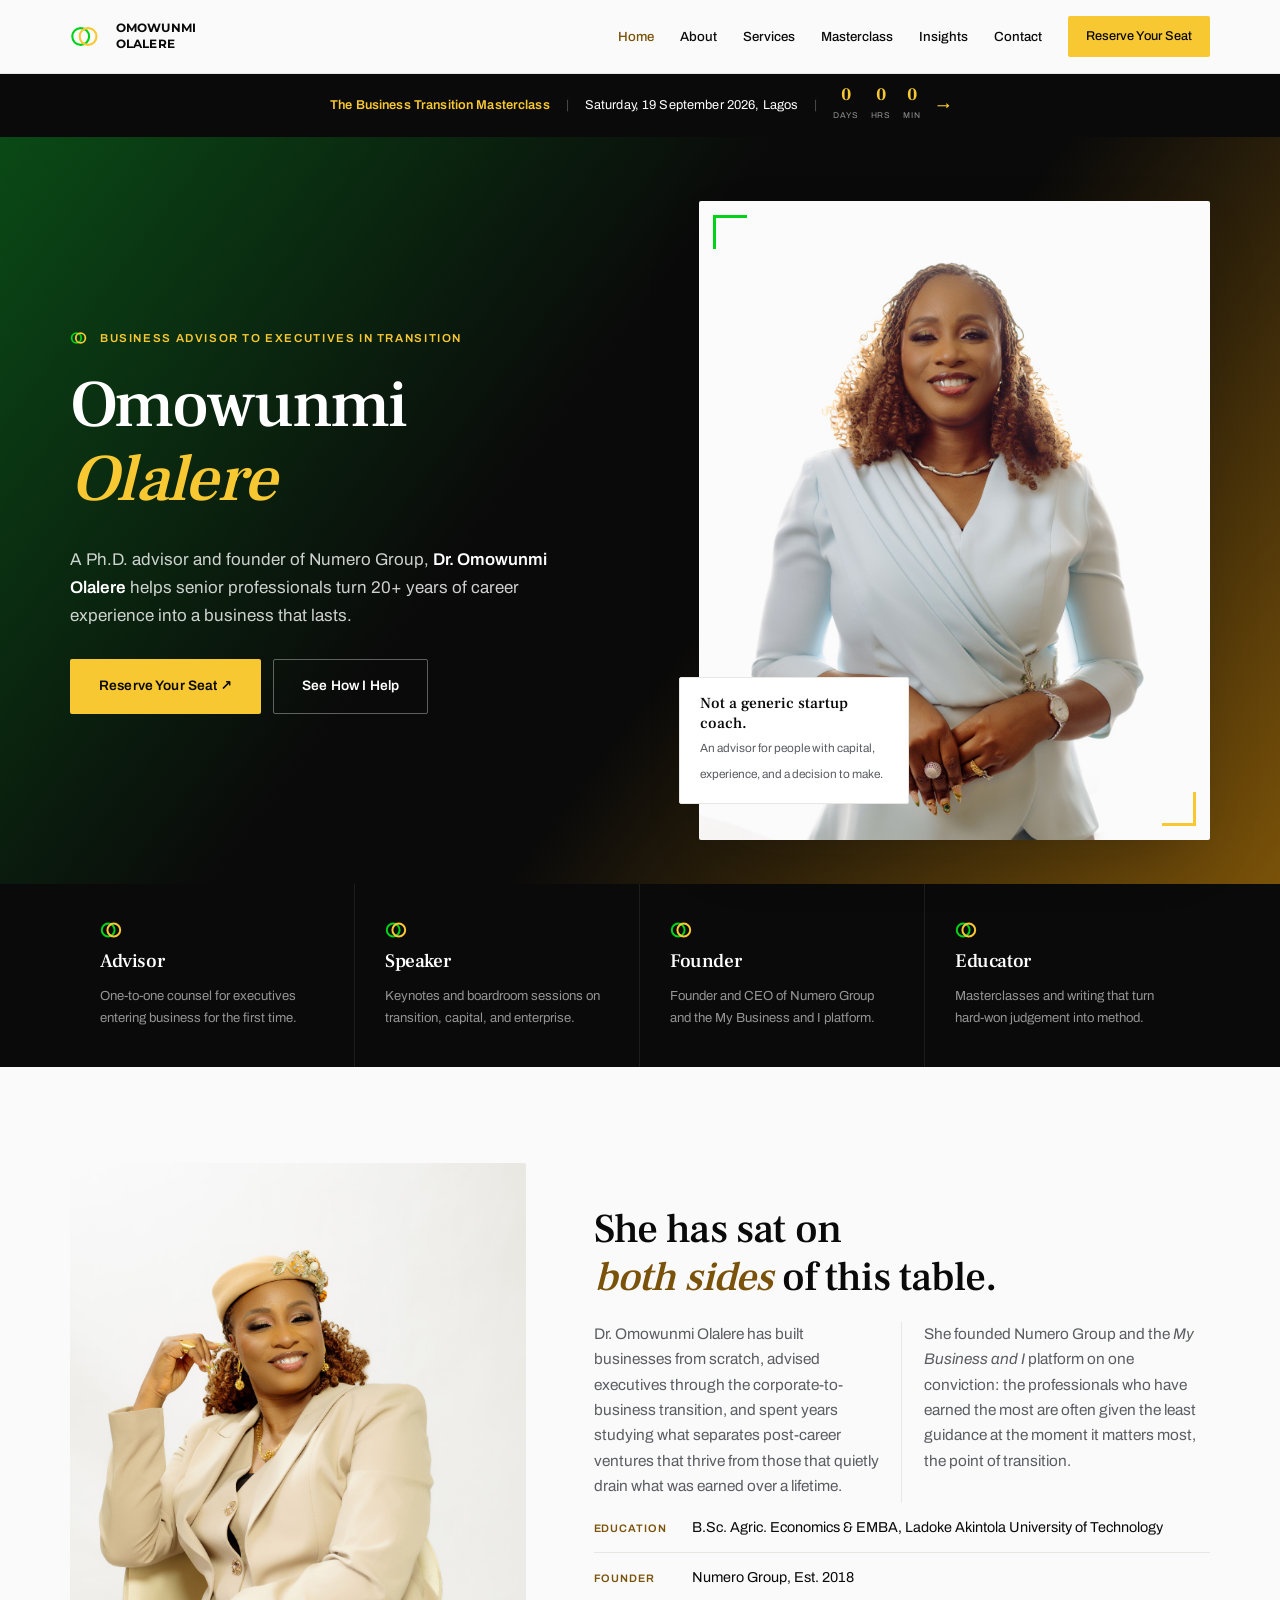
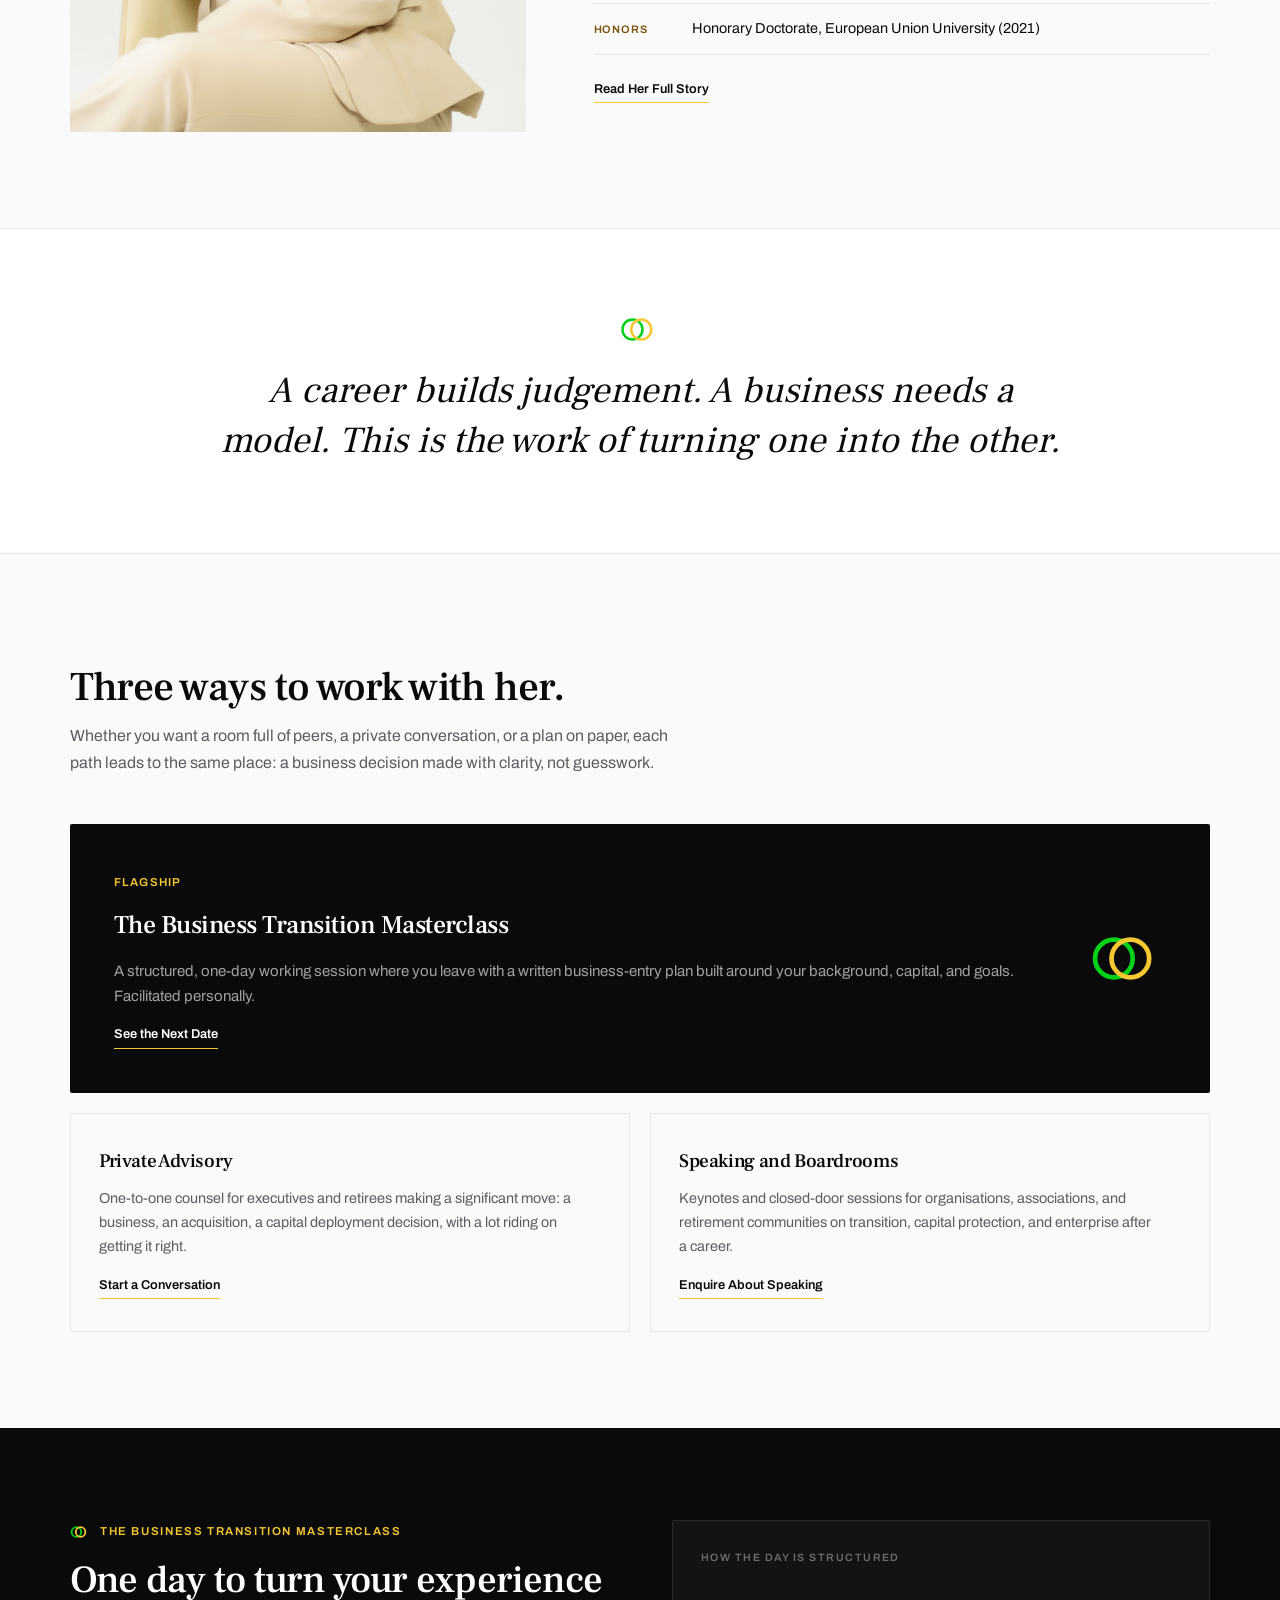
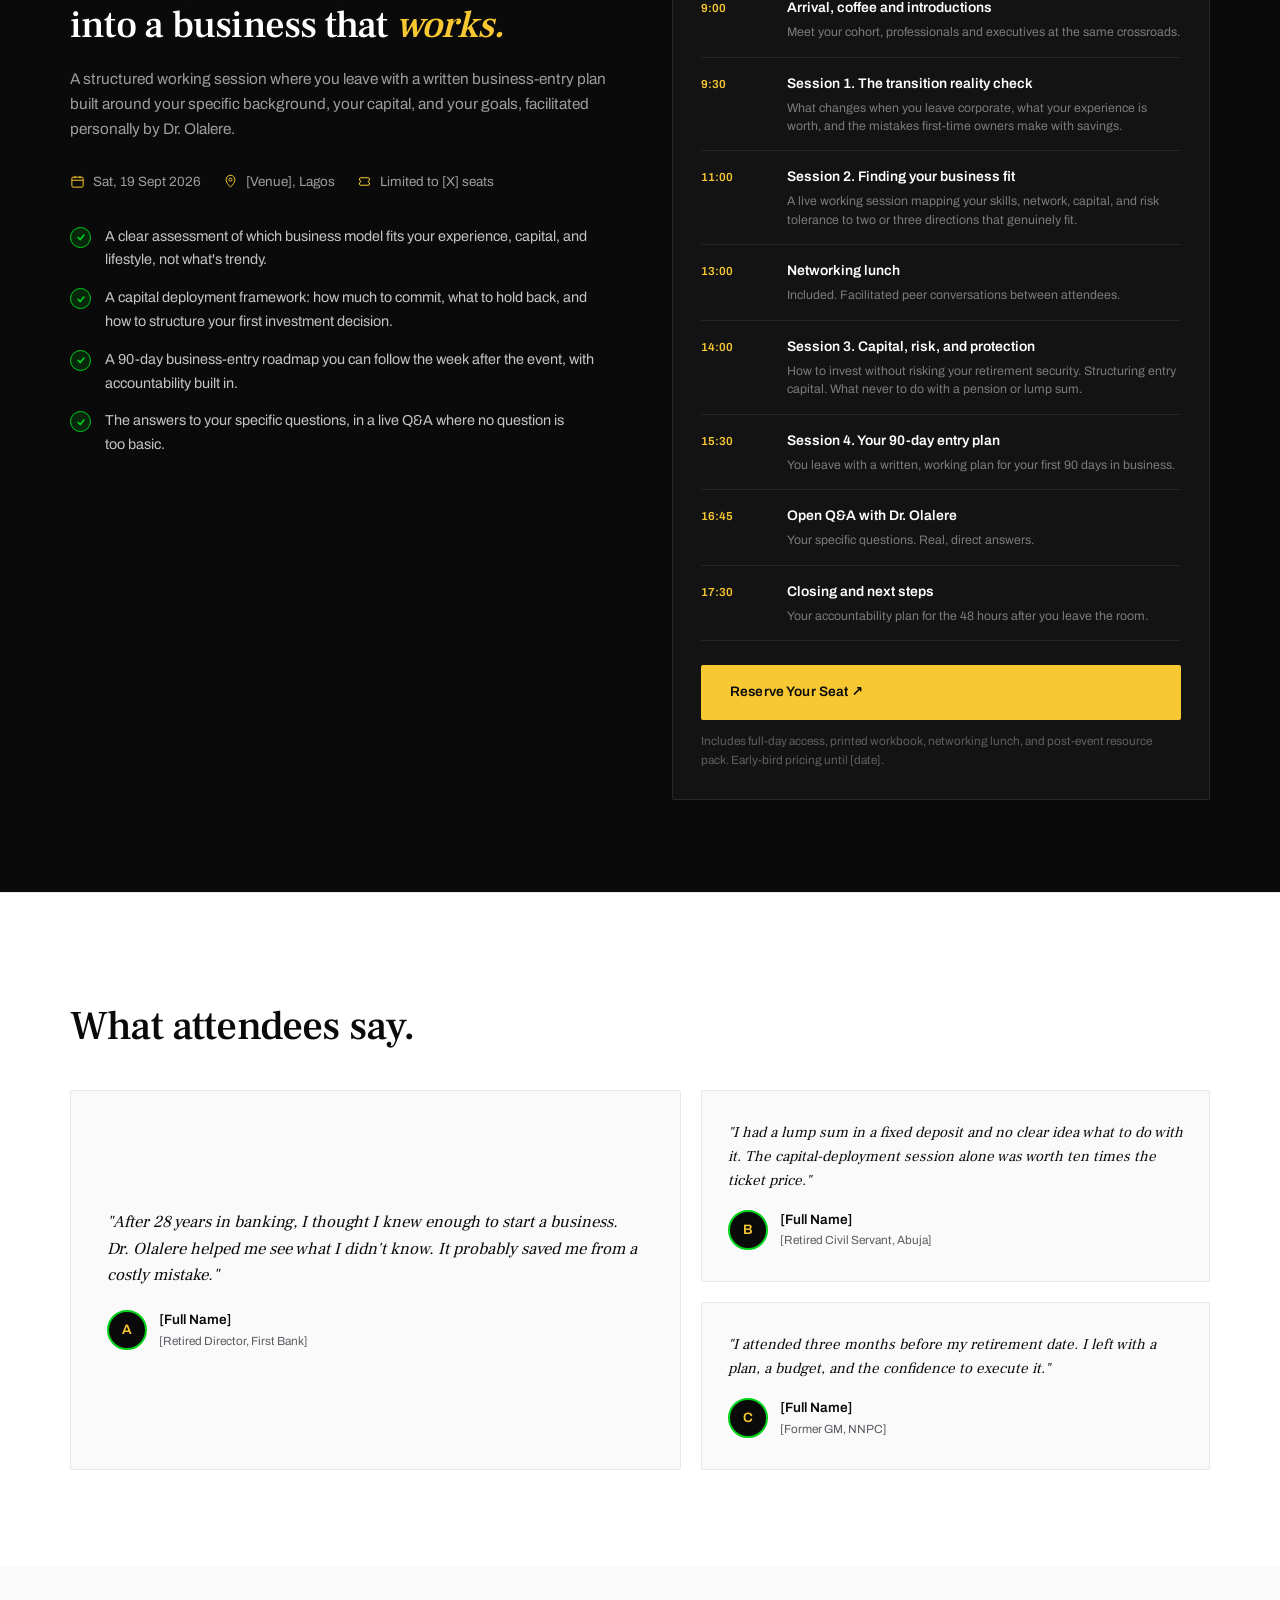
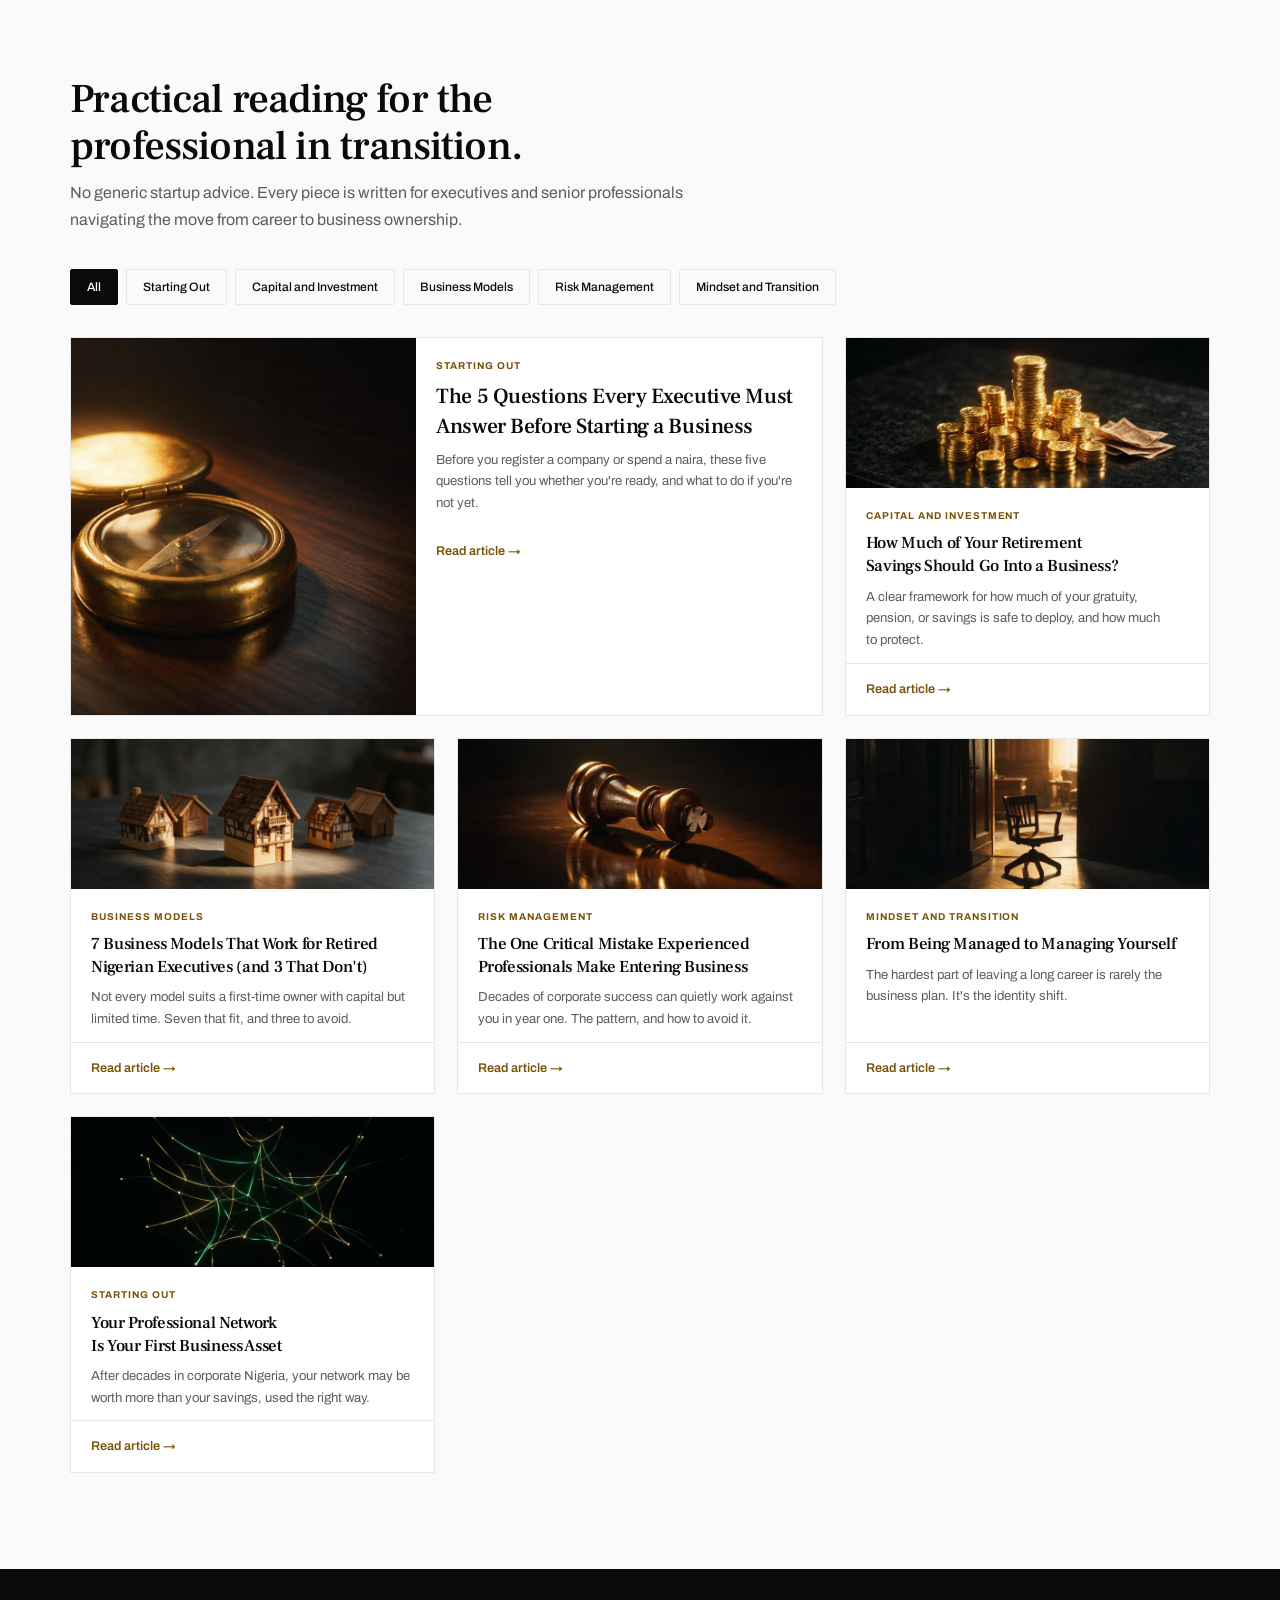
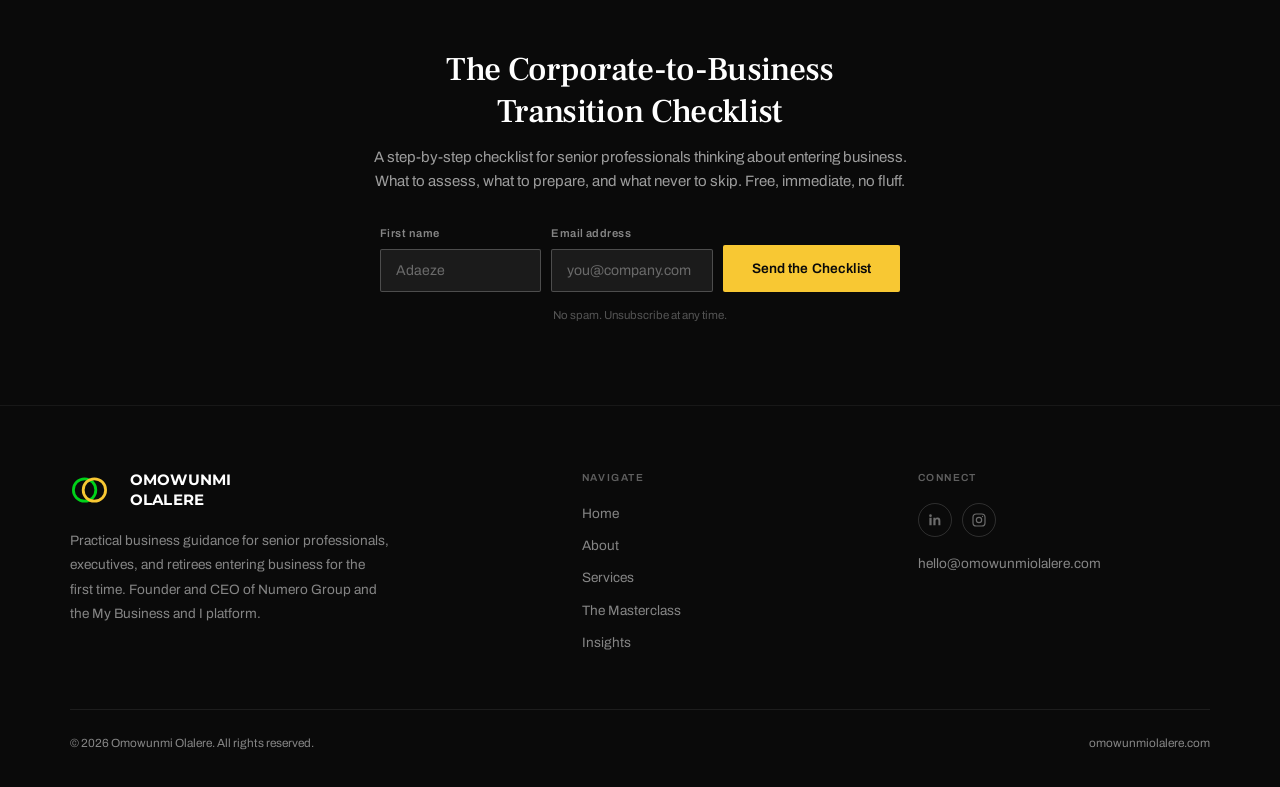
==== commit f27dfaf8: "Add AI-generated editorial images for all 6 Insights articles (homepage cards + article hero photos)" ====
--- a/index.html
+++ b/index.html
@@ -626,22 +626,22 @@
       </div>
       <div class="art-grid" id="artGrid">
         <article class="art feature reveal" data-cat="starting-out">
-          <div class="thumb"><div class="swatch"><svg class="rings" viewBox="0 0 64 40" xmlns="http://www.w3.org/2000/svg" aria-hidden="true"><circle cx="20" cy="20" r="16" fill="none" stroke="#00D21A" stroke-width="4"/><circle cx="34" cy="20" r="16" fill="none" stroke="#F8C833" stroke-width="4"/></svg></div></div>
+          <div class="thumb"><img src="images/articles/compass.jpg" alt="A brass compass on a dark desk, lit by a single warm light" style="width:100%;height:100%;object-fit:cover;"></div>
           <div class="body"><div class="tag">Starting Out</div><h3>The 5 Questions Every Executive Must Answer Before Starting a Business</h3><p>Before you register a company or spend a naira, these five questions tell you whether you're ready, and what to do if you're not yet.</p><a class="link" href="insights/questions-before-starting-a-business.html" style="border-top:none; padding-left:0;">Read article →</a></div>
         </article>
-        <article class="art reveal" data-cat="capital-investment"><div class="thumb"><div class="swatch"></div></div>
+        <article class="art reveal" data-cat="capital-investment"><div class="thumb"><img src="images/articles/coins.jpg" alt="Stacked gold coins on a dark surface" style="width:100%;height:100%;object-fit:cover;"></div>
           <div class="body"><div class="tag">Capital and Investment</div><h3>How Much of Your Retirement Savings Should Go Into a Business?</h3><p>A clear framework for how much of your gratuity, pension, or savings is safe to deploy, and how much to protect.</p></div>
           <a class="link" href="insights/retirement-savings-into-business.html">Read article →</a></article>
-        <article class="art reveal" data-cat="business-models"><div class="thumb"><div class="swatch"></div></div>
+        <article class="art reveal" data-cat="business-models"><div class="thumb"><img src="images/articles/blocks.jpg" alt="Small wooden building models, one lit in warm light" style="width:100%;height:100%;object-fit:cover;"></div>
           <div class="body"><div class="tag">Business Models</div><h3>7 Business Models That Work for Retired Nigerian Executives (and 3 That Don't)</h3><p>Not every model suits a first-time owner with capital but limited time. Seven that fit, and three to avoid.</p></div>
           <a class="link" href="insights/business-models-for-retired-executives-nigeria.html">Read article →</a></article>
-        <article class="art reveal" data-cat="risk-management"><div class="thumb"><div class="swatch"></div></div>
+        <article class="art reveal" data-cat="risk-management"><div class="thumb"><img src="images/articles/chess.jpg" alt="A toppled chess king on a dark reflective surface" style="width:100%;height:100%;object-fit:cover;"></div>
           <div class="body"><div class="tag">Risk Management</div><h3>The One Critical Mistake Experienced Professionals Make Entering Business</h3><p>Decades of corporate success can quietly work against you in year one. The pattern, and how to avoid it.</p></div>
           <a class="link" href="insights/mistake-professionals-make-entering-business.html">Read article →</a></article>
-        <article class="art reveal" data-cat="mindset-transition"><div class="thumb"><div class="swatch"></div></div>
+        <article class="art reveal" data-cat="mindset-transition"><div class="thumb"><img src="images/articles/chair.jpg" alt="An empty chair silhouetted against a lit doorway" style="width:100%;height:100%;object-fit:cover;"></div>
           <div class="body"><div class="tag">Mindset and Transition</div><h3>From Being Managed to Managing Yourself</h3><p>The hardest part of leaving a long career is rarely the business plan. It's the identity shift.</p></div>
           <a class="link" href="insights/from-being-managed-to-managing-yourself.html">Read article →</a></article>
-        <article class="art reveal" data-cat="starting-out"><div class="thumb"><div class="swatch"></div></div>
+        <article class="art reveal" data-cat="starting-out"><div class="thumb"><img src="images/articles/network.jpg" alt="An abstract network of glowing gold and green connected nodes" style="width:100%;height:100%;object-fit:cover;"></div>
           <div class="body"><div class="tag">Starting Out</div><h3>Your Professional Network Is Your First Business Asset</h3><p>After decades in corporate Nigeria, your network may be worth more than your savings, used the right way.</p></div>
           <a class="link" href="insights/professional-network-first-business-asset.html">Read article →</a></article>
       </div>
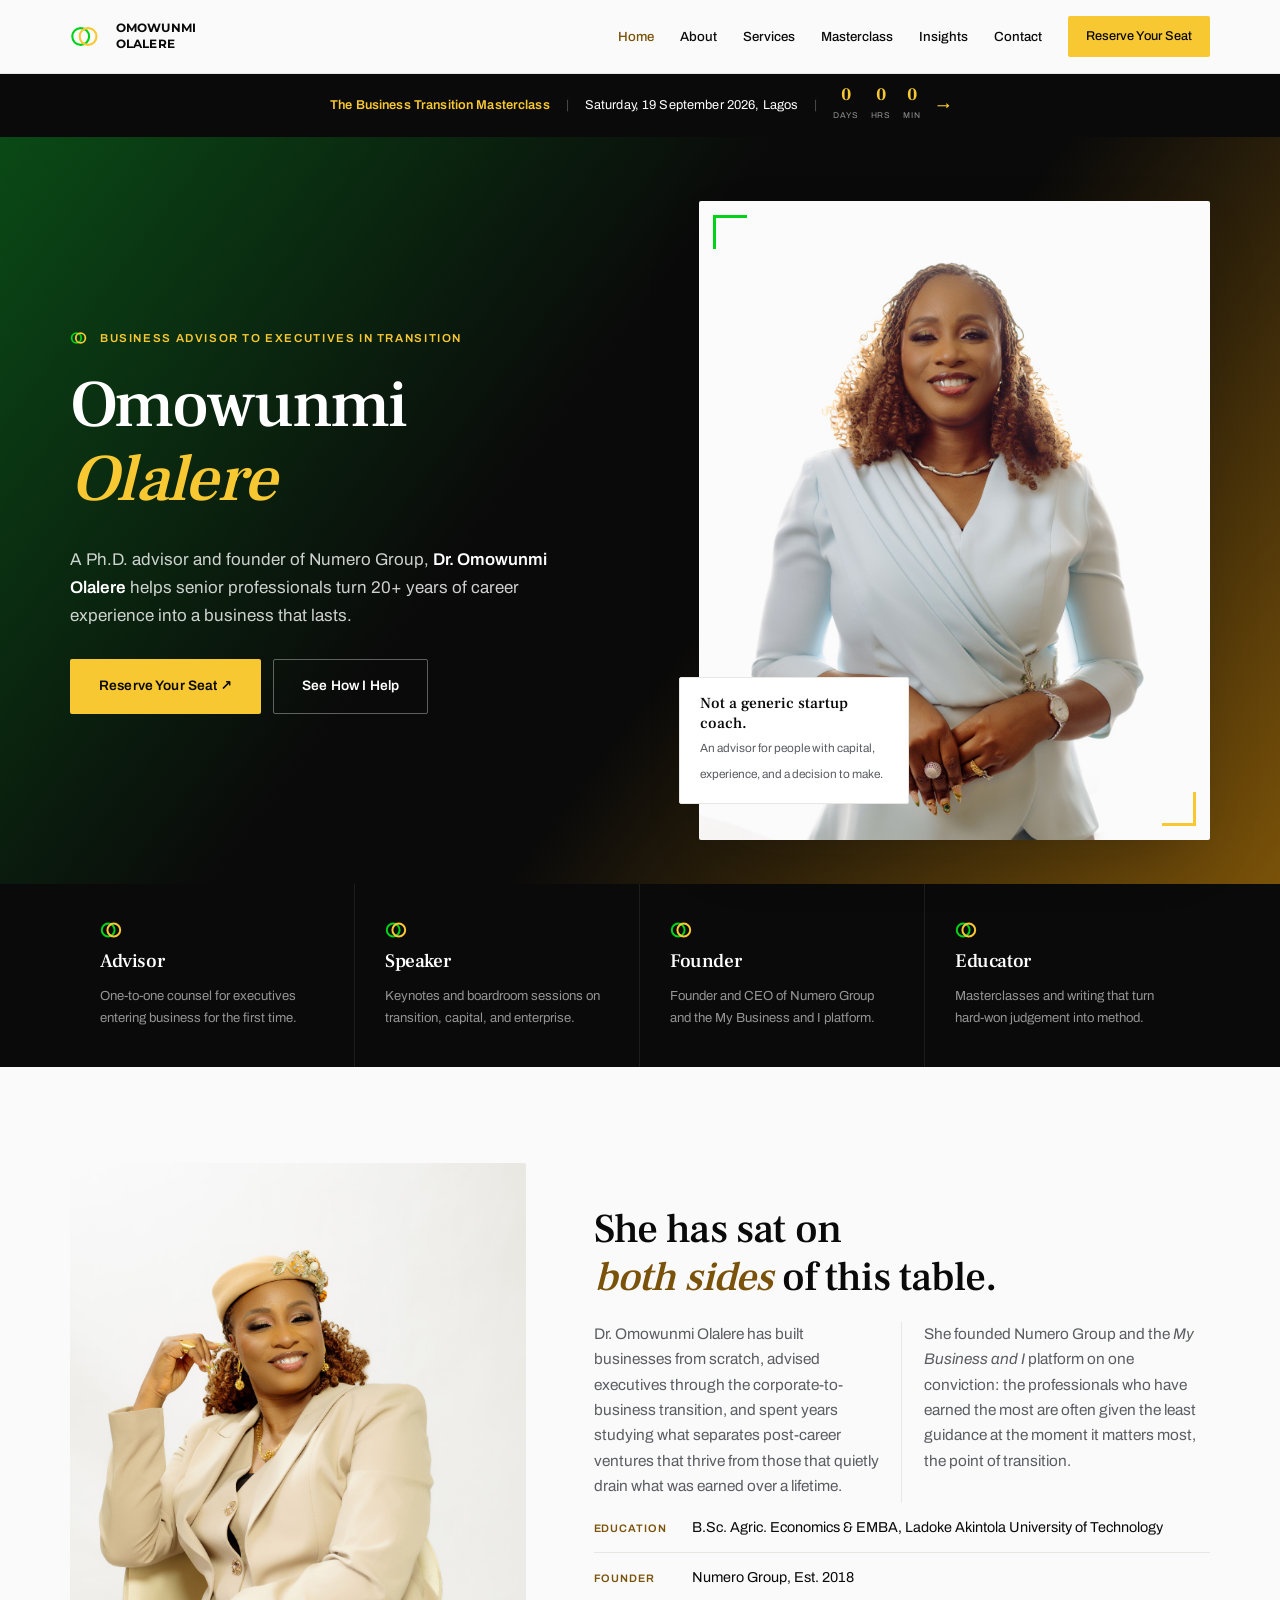
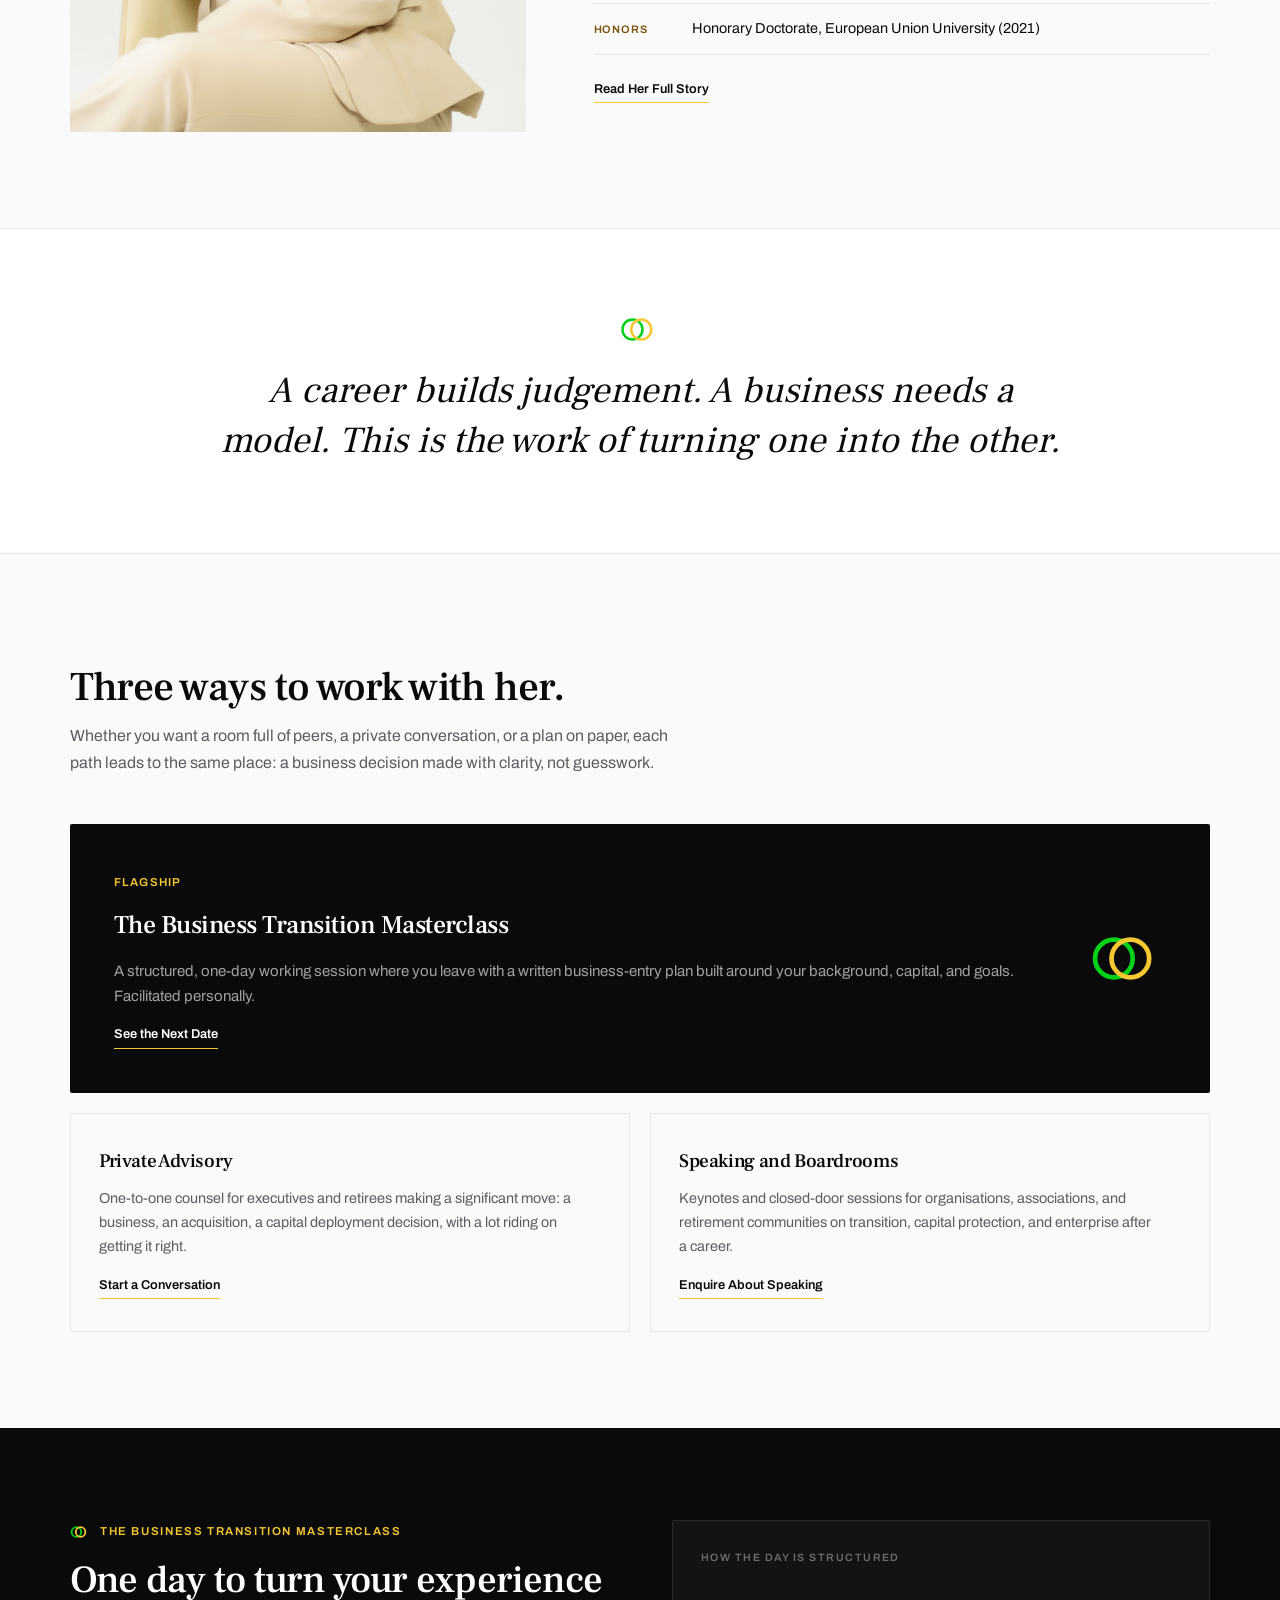
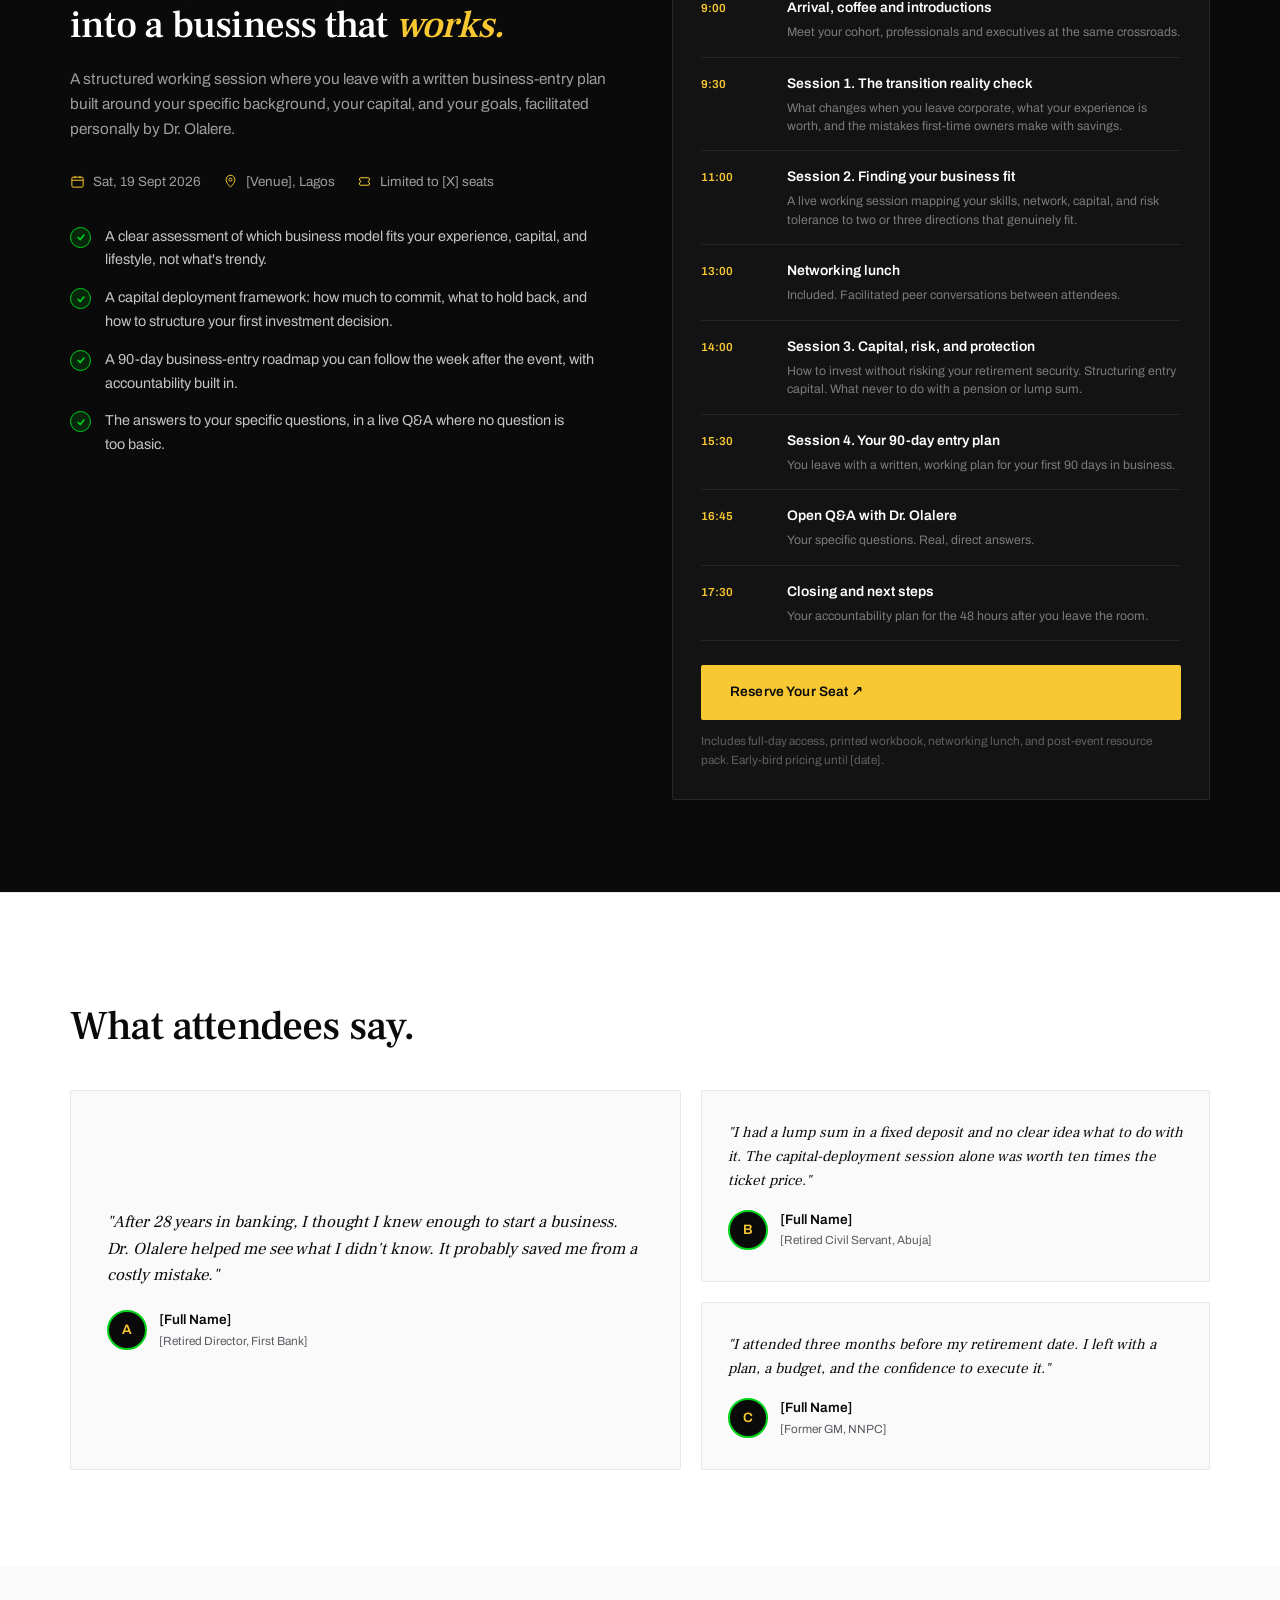
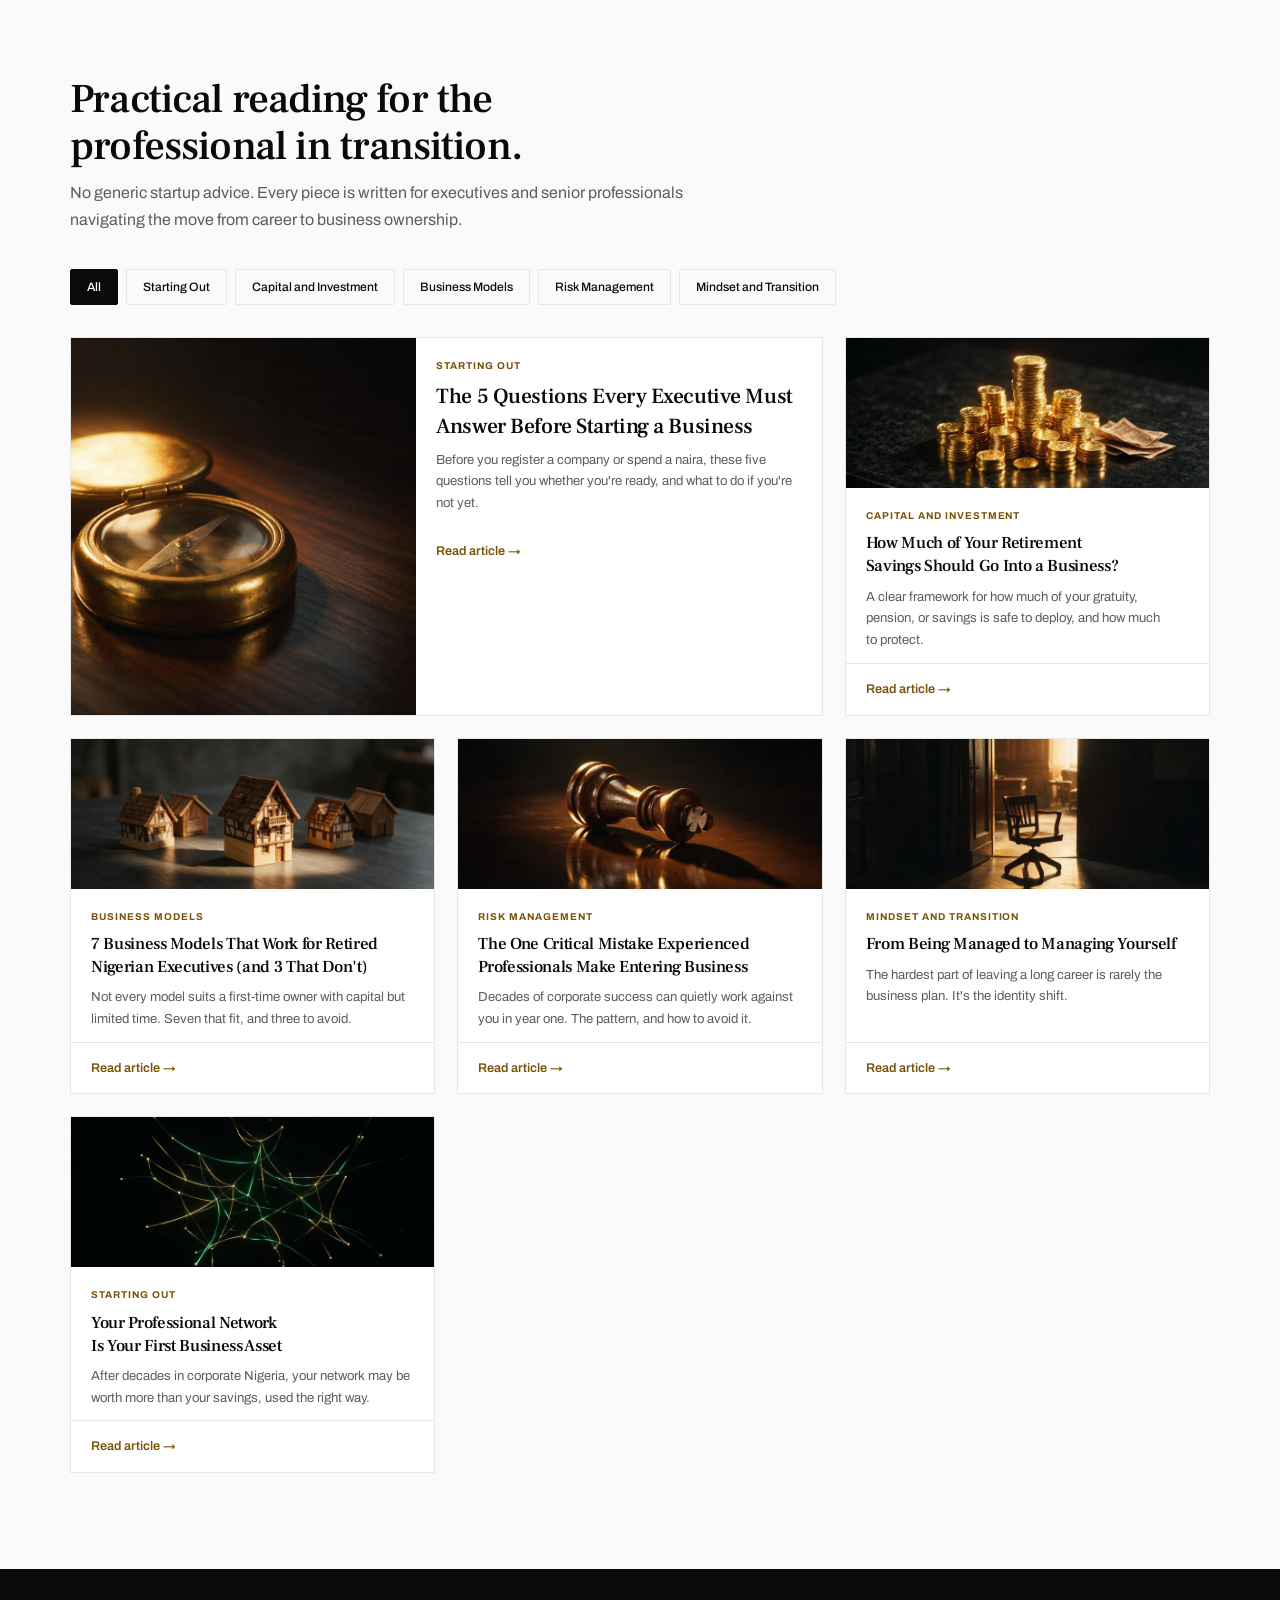
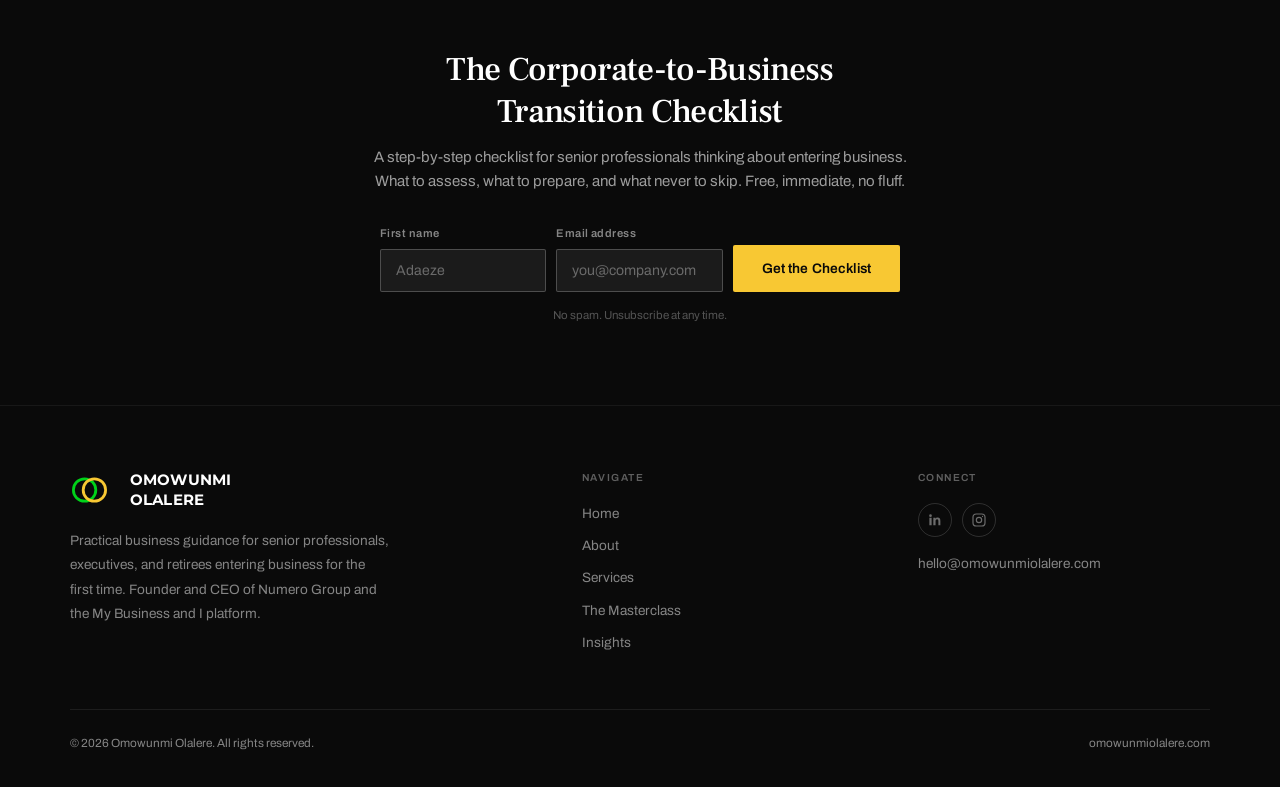
==== commit fe1a7de9: "Add real Corporate-to-Business Transition Checklist page and fix opt-in form to actually deliver it " ====
--- a/index.html
+++ b/index.html
@@ -105,7 +105,7 @@
     background: var(--ink); color: #fff; margin-top: 74px;
     padding: 12px 24px; font-size: 0.8rem; letter-spacing: 0.01em;
     display: flex; justify-content: center; align-items: center; gap: 16px; flex-wrap: wrap;
-    cursor: pointer; transition: background 0.2s ease;
+    cursor: pointer; transition: background 0.2s ease; text-decoration: none;
   }
   .event-strip:hover { background: var(--ink-2); }
   .event-strip:hover .cta-arrow { transform: translateX(3px); }
@@ -412,10 +412,10 @@
       <a data-nav="home" class="active">Home</a>
       <a href="about.html">About</a>
       <a data-scroll="services" data-nav="home">Services</a>
-      <a data-scroll="masterclass" data-nav="home">Masterclass</a>
+      <a href="masterclass.html">Masterclass</a>
       <a data-scroll="insights" data-nav="home">Insights</a>
       <a data-scroll="contact" data-nav="home">Contact</a>
-      <a data-scroll="masterclass" data-nav="home" class="nav-cta">Reserve Your Seat</a>
+      <a href="masterclass.html#register" class="nav-cta">Reserve Your Seat</a>
     </div>
     <button class="nav-toggle" id="navToggle" aria-label="Menu"><span></span><span></span><span></span></button>
   </div>
@@ -427,7 +427,7 @@
 <div class="page active" id="page-home">
 
   <!-- EVENT STRIP -->
-  <div class="event-strip" data-scroll="masterclass" role="link" tabindex="0" aria-label="The Business Transition Masterclass, Saturday 19 September 2026, Lagos. View details.">
+  <a class="event-strip" href="masterclass.html#register" aria-label="The Business Transition Masterclass, Saturday 19 September 2026, Lagos. Reserve your seat.">
     <strong>The Business Transition Masterclass</strong>
     <span class="sep">|</span>
     <span>Saturday, 19 September 2026, Lagos</span>
@@ -438,7 +438,7 @@
       <div class="u"><span class="n" id="cd-mins">—</span><span class="l">Min</span></div>
     </div>
     <span class="cta-arrow">→</span>
-  </div>
+  </a>
 
   <!-- HERO -->
   <header class="hero">
@@ -452,7 +452,7 @@
           <h1 class="hero-name">Omowunmi<span class="ln2">Olalere</span></h1>
           <p class="hero-sub">A Ph.D. advisor and founder of Numero Group, <b>Dr. Omowunmi Olalere</b> helps senior professionals turn 20+ years of career experience into a business that lasts.</p>
           <div class="hero-btns">
-            <a class="btn btn-solid" data-scroll="masterclass">Reserve Your Seat ↗</a>
+            <a class="btn btn-solid" href="masterclass.html#register">Reserve Your Seat ↗</a>
             <a class="btn btn-ghost-light" data-scroll="services">See How I Help</a>
           </div>
         </div>
@@ -522,7 +522,7 @@
             <span class="tag">Flagship</span>
             <h3>The Business Transition Masterclass</h3>
             <p>A structured, one-day working session where you leave with a written business-entry plan built around your background, capital, and goals. Facilitated personally.</p>
-            <a class="link" data-scroll="masterclass" style="border-bottom-color: var(--gold); color:#fff">See the Next Date</a>
+            <a class="link" href="masterclass.html" style="border-bottom-color: var(--gold); color:#fff">See the Next Date</a>
           </div>
           <svg class="rings mark" viewBox="0 0 64 40" xmlns="http://www.w3.org/2000/svg" aria-hidden="true"><circle cx="20" cy="20" r="16" fill="none" stroke="#00D21A" stroke-width="4"/><circle cx="34" cy="20" r="16" fill="none" stroke="#F8C833" stroke-width="4"/></svg>
         </div>
@@ -576,7 +576,7 @@
           <div class="agenda-item"><div class="agenda-time">16:45</div><div><div class="agenda-title">Open Q&amp;A with Dr. Olalere</div><div class="agenda-desc">Your specific questions. Real, direct answers.</div></div></div>
           <div class="agenda-item"><div class="agenda-time">17:30</div><div><div class="agenda-title">Closing and next steps</div><div class="agenda-desc">Your accountability plan for the 48 hours after you leave the room.</div></div></div>
           <div class="mc-cta">
-            <a class="btn btn-solid" data-scroll="contact">Reserve Your Seat ↗</a>
+            <a class="btn btn-solid" href="masterclass.html#register">Reserve Your Seat ↗</a>
             <p class="mc-note">Includes full-day access, printed workbook, networking lunch, and post-event resource pack. Early-bird pricing until [date].</p>
           </div>
         </div>
@@ -653,16 +653,16 @@
     <div class="wrap">
       <h2>The Corporate-to-Business Transition Checklist</h2>
       <p class="lead">A step-by-step checklist for senior professionals thinking about entering business. What to assess, what to prepare, and what never to skip. Free, immediate, no fluff.</p>
-      <form class="optin-form" onsubmit="return false">
+      <form class="optin-form" id="optinForm">
         <div class="field">
           <label for="optin-name">First name</label>
-          <input id="optin-name" type="text" placeholder="Adaeze">
+          <input id="optin-name" type="text" placeholder="Adaeze" required>
         </div>
         <div class="field">
           <label for="optin-email">Email address</label>
-          <input id="optin-email" type="email" placeholder="you@company.com">
-        </div>
-        <button type="submit" class="btn btn-solid">Send the Checklist</button>
+          <input id="optin-email" type="email" placeholder="you@company.com" required>
+        </div>
+        <button type="submit" class="btn btn-solid">Get the Checklist</button>
       </form>
       <p class="optin-note">No spam. Unsubscribe at any time.</p>
     </div>
@@ -684,7 +684,7 @@
           <a data-nav="home">Home</a>
           <a href="about.html">About</a>
           <a data-scroll="services" data-nav="home">Services</a>
-          <a data-scroll="masterclass" data-nav="home">The Masterclass</a>
+          <a href="masterclass.html">The Masterclass</a>
           <a data-scroll="insights" data-nav="home">Insights</a>
         </div>
         <div class="fc">
@@ -774,7 +774,7 @@
           <a data-nav="home">Home</a>
           <a href="about.html">About</a>
           <a data-scroll="services" data-nav="home">Services</a>
-          <a data-scroll="masterclass" data-nav="home">The Masterclass</a>
+          <a href="masterclass.html">The Masterclass</a>
           <a data-scroll="insights" data-nav="home">Insights</a>
         </div>
         <div class="fc">
@@ -839,15 +839,13 @@
     document.getElementById('navLinks').classList.toggle('open');
   });
 
-  /* ---------- Keyboard activation for role="link" elements (e.g. event strip) ---------- */
-  document.querySelectorAll('[role="link"][data-scroll]').forEach(el => {
-    el.addEventListener('keydown', function (e) {
-      if (e.key === 'Enter' || e.key === ' ') {
-        e.preventDefault();
-        el.click();
-      }
-    });
+  /* ---------- Checklist opt-in: no email backend yet, so the "delivery" is the checklist page itself ---------- */
+  document.getElementById('optinForm').addEventListener('submit', function (e) {
+    e.preventDefault();
+    if (!this.checkValidity()) { this.reportValidity(); return; }
+    window.location.href = 'checklist.html';
   });
+
 
   /* ---------- Countdown to 19 Sept 2026 ---------- */
   function updateCountdown() {
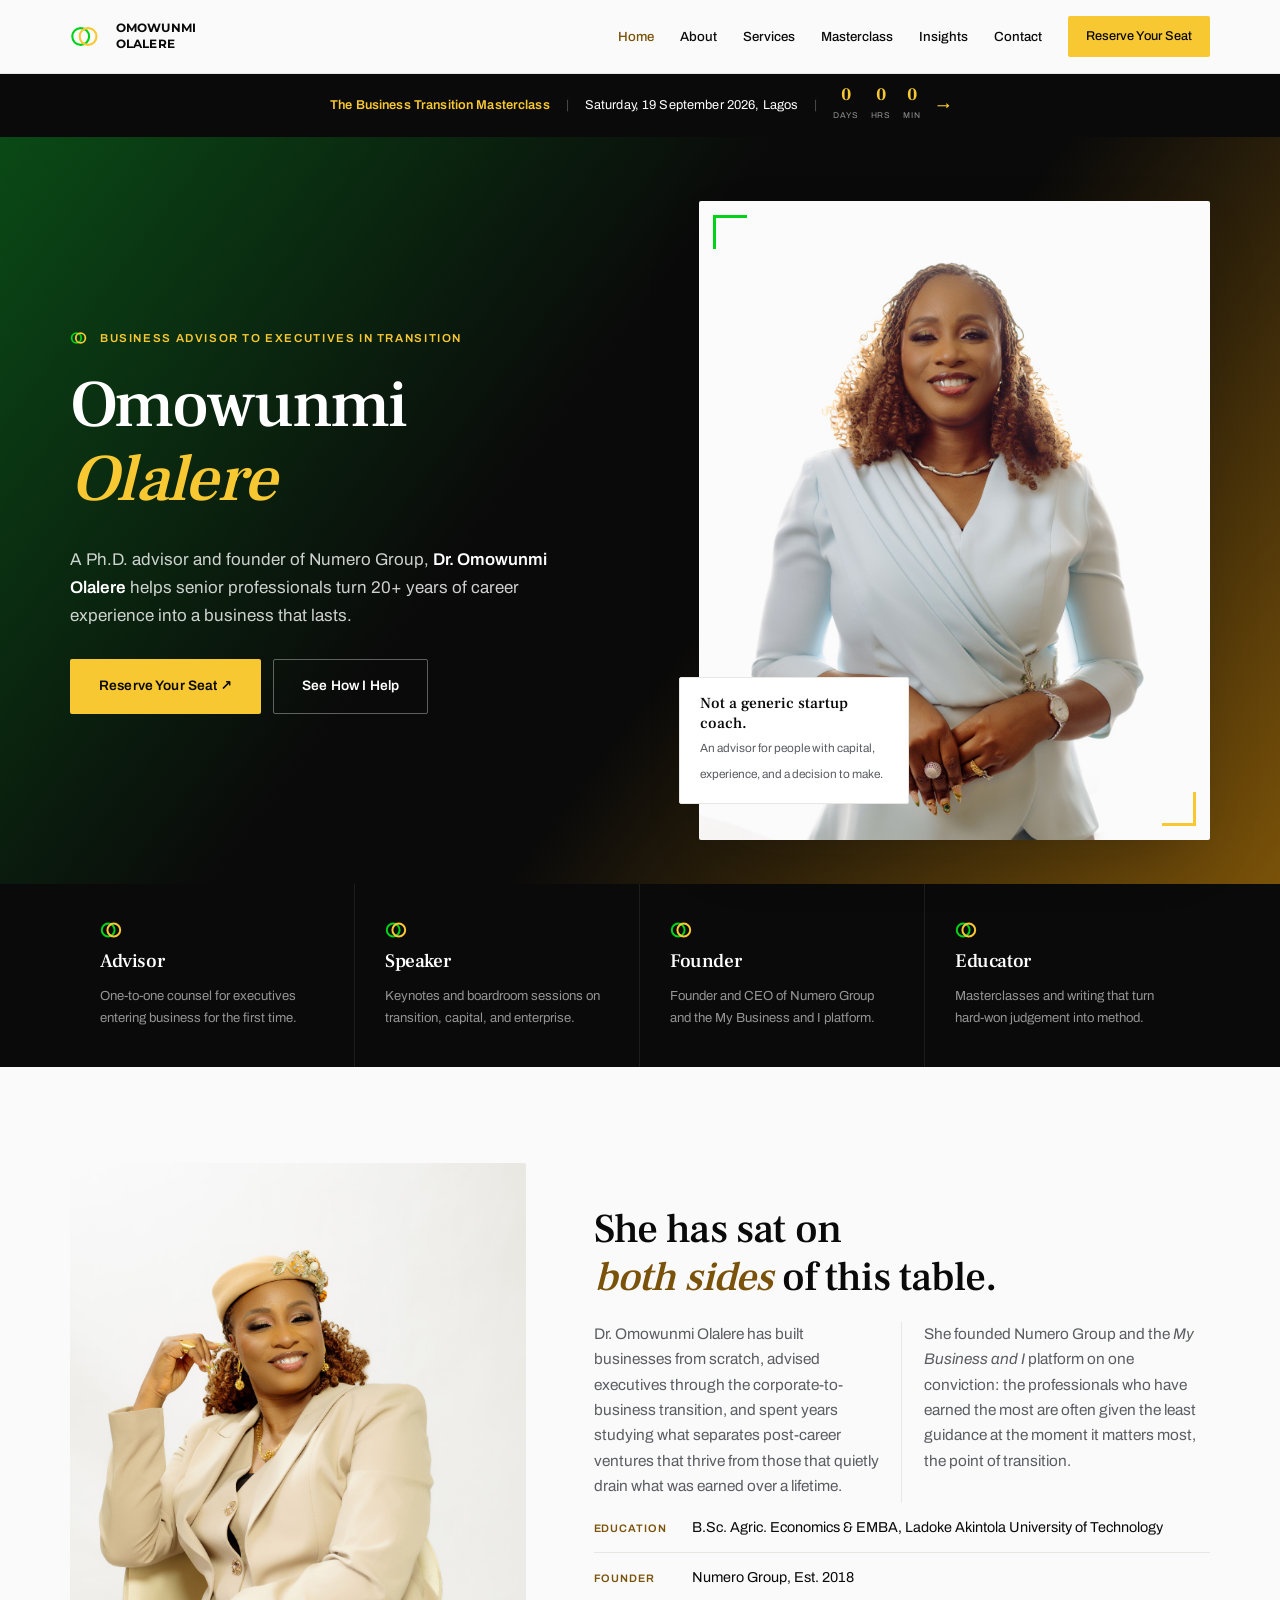
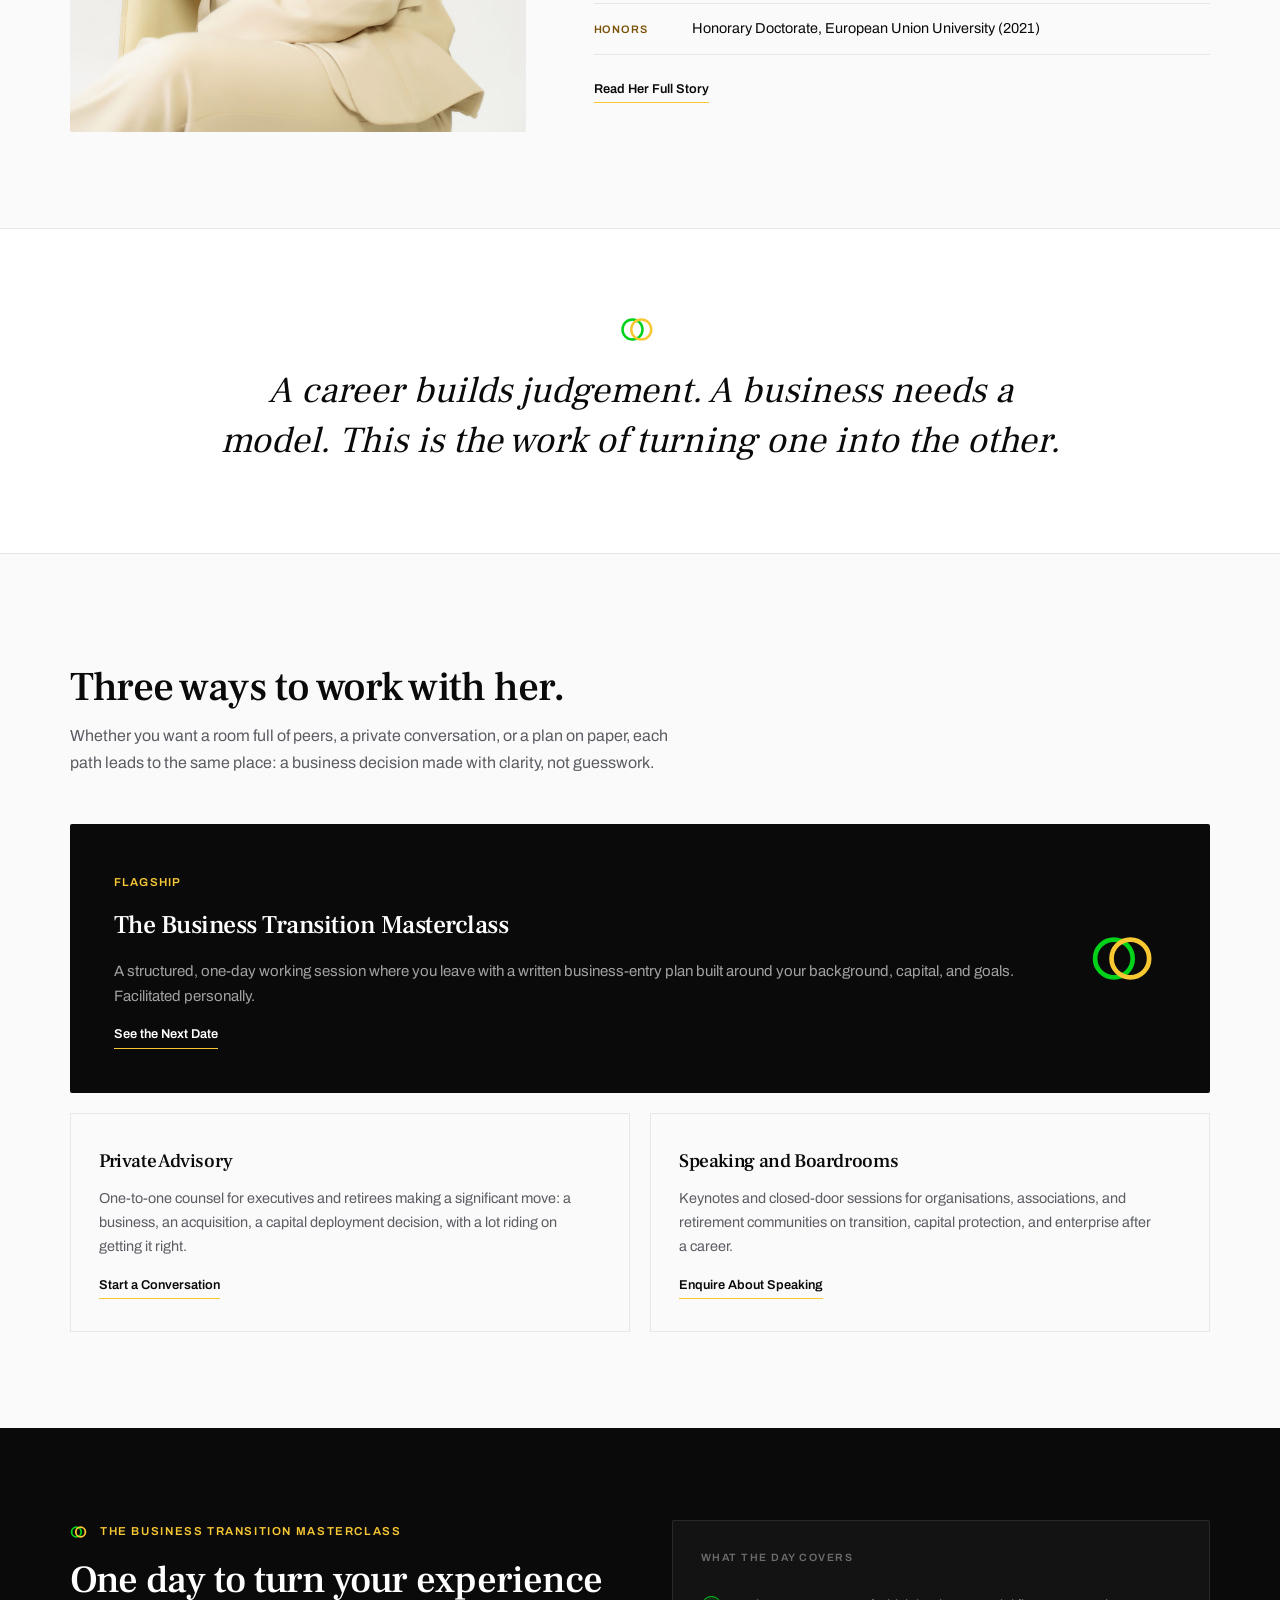
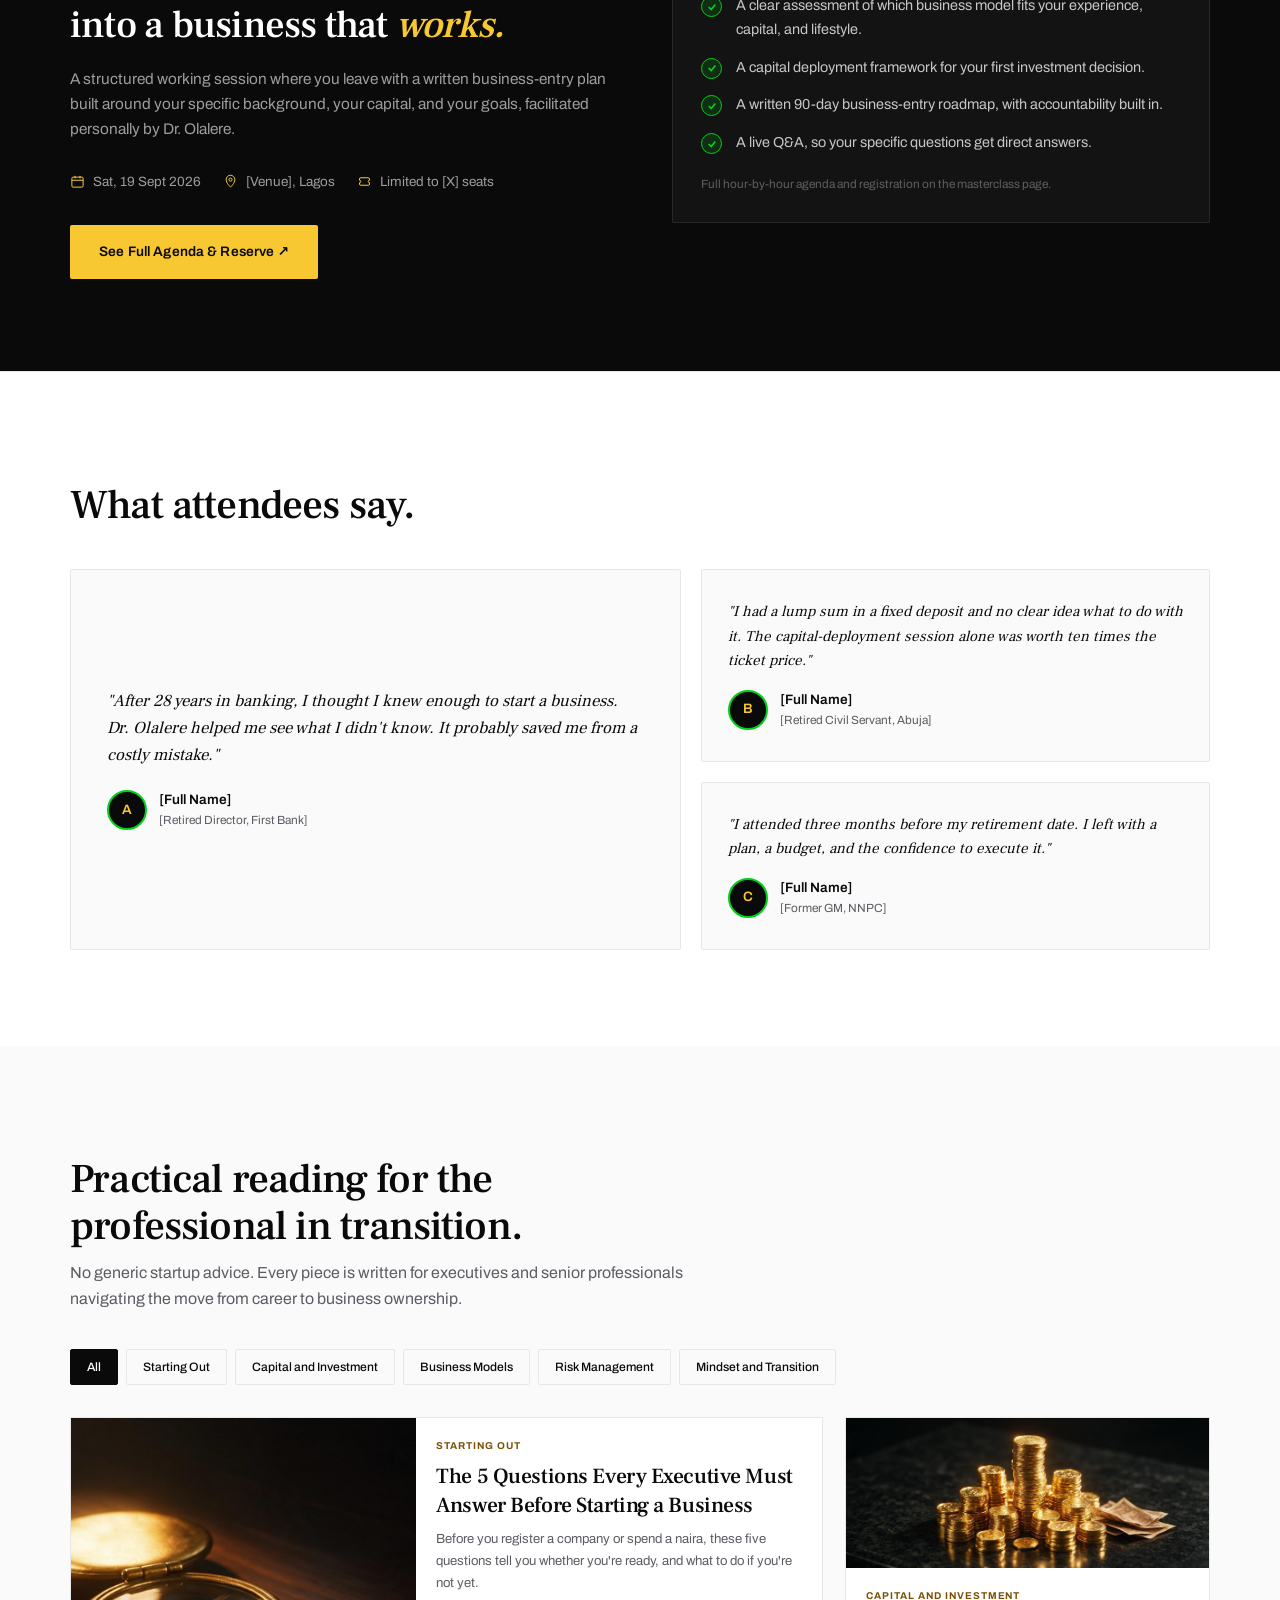
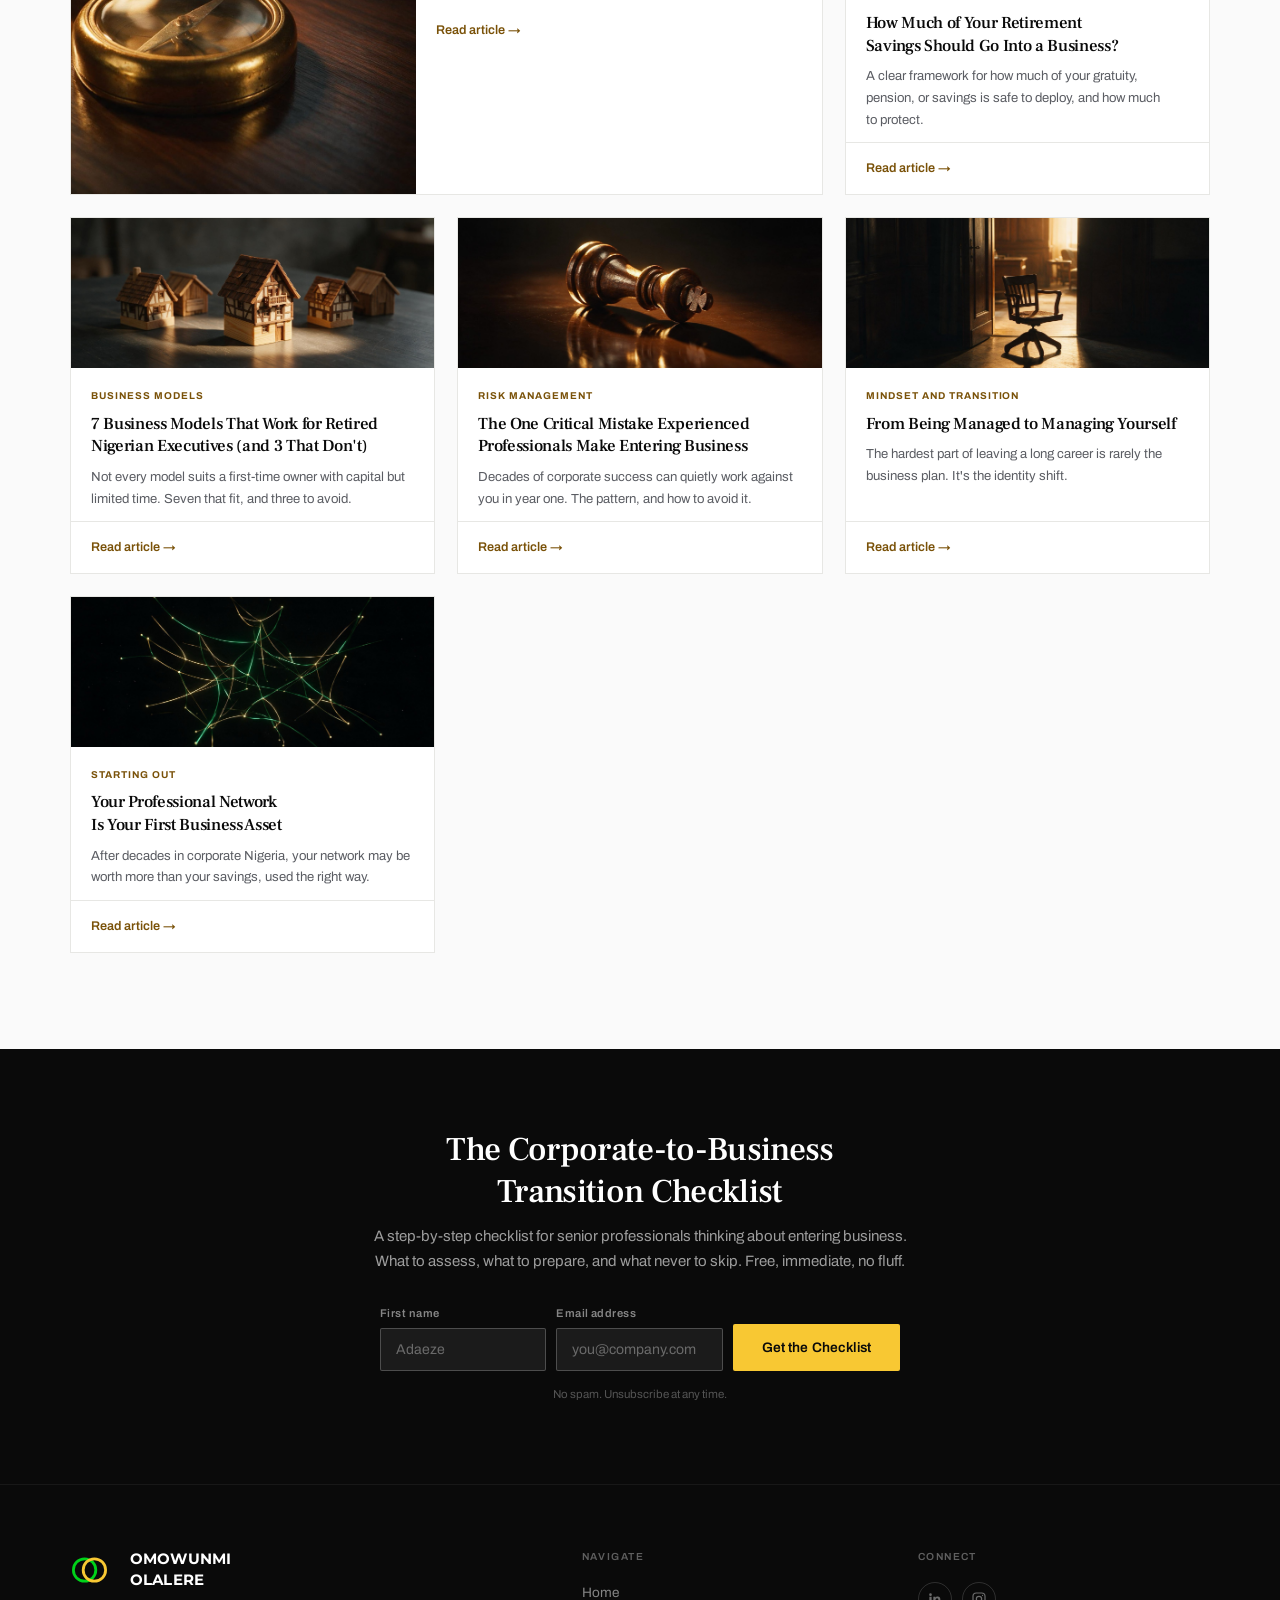
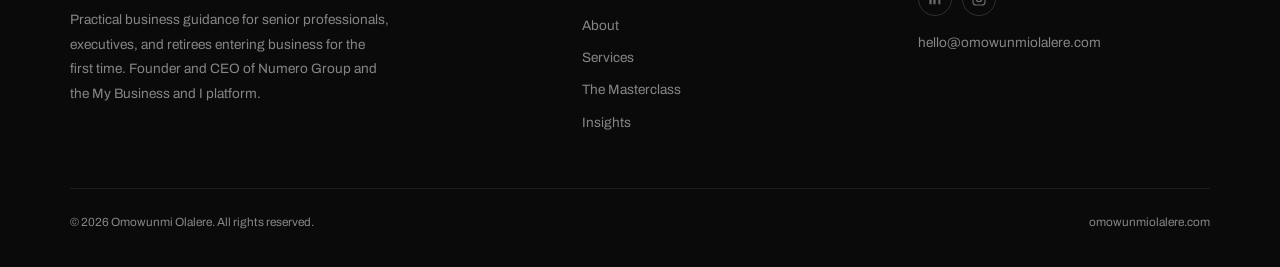
==== commit db86c751: "Trim homepage masterclass section to a teaser (was duplicating the full agenda and outcomes now on t" ====
--- a/index.html
+++ b/index.html
@@ -236,12 +236,6 @@
 
   .mc-card { background: rgba(255,255,255,0.04); border: 1px solid rgba(255,255,255,0.09); border-radius: 2px; padding: 28px; }
   .mc-card .label { font-size: 0.66rem; font-weight: 600; letter-spacing: 0.14em; text-transform: uppercase; color: rgba(255,255,255,0.38); margin-bottom: 16px; }
-  .agenda-item { display: grid; grid-template-columns: 70px 1fr; gap: 16px; padding: 15px 0; border-bottom: 1px solid rgba(255,255,255,0.07); }
-  .agenda-item:last-child { border-bottom: none; }
-  .agenda-time { font-size: 0.73rem; font-weight: 600; color: var(--gold); padding-top: 2px; }
-  .agenda-title { font-size: 0.87rem; font-weight: 600; color: #fff; }
-  .agenda-desc { font-size: 0.77rem; color: rgba(255,255,255,0.44); line-height: 1.5; margin-top: 3px; }
-  .mc-cta { margin-top: 24px; display: flex; flex-direction: column; gap: 12px; }
   .mc-note { font-size: 0.74rem; color: rgba(255,255,255,0.32); }
 
   /* ---------- TESTIMONIALS (featured + stacked pair) ---------- */
@@ -558,27 +552,17 @@
             <div class="d"><svg viewBox="0 0 24 24" fill="none" stroke="currentColor" stroke-width="1.6"><path d="M12 21s7-6.5 7-12a7 7 0 0 0-14 0c0 5.5 7 12 7 12z"/><circle cx="12" cy="9" r="2.5"/></svg><span>[Venue], Lagos</span></div>
             <div class="d"><svg viewBox="0 0 24 24" fill="none" stroke="currentColor" stroke-width="1.6"><path d="M4 8a2 2 0 0 1 2-2h12a2 2 0 0 1 2 2v2a2 2 0 0 0 0 4v2a2 2 0 0 1-2 2H6a2 2 0 0 1-2-2v-2a2 2 0 0 0 0-4z"/></svg><span>Limited to [X] seats</span></div>
           </div>
+          <a class="btn btn-solid" href="masterclass.html">See Full Agenda &amp; Reserve ↗</a>
+        </div>
+        <div class="mc-card reveal">
+          <div class="label">What the day covers</div>
           <ul class="outcomes">
-            <li class="outcome"><div class="chk"><svg viewBox="0 0 12 12" fill="none" stroke="currentColor" stroke-width="2"><polyline points="2 6 5 9 10 3"/></svg></div><p>A clear assessment of which business model fits your experience, capital, and lifestyle, not what's trendy.</p></li>
-            <li class="outcome"><div class="chk"><svg viewBox="0 0 12 12" fill="none" stroke="currentColor" stroke-width="2"><polyline points="2 6 5 9 10 3"/></svg></div><p>A capital deployment framework: how much to commit, what to hold back, and how to structure your first investment decision.</p></li>
-            <li class="outcome"><div class="chk"><svg viewBox="0 0 12 12" fill="none" stroke="currentColor" stroke-width="2"><polyline points="2 6 5 9 10 3"/></svg></div><p>A 90-day business-entry roadmap you can follow the week after the event, with accountability built in.</p></li>
-            <li class="outcome"><div class="chk"><svg viewBox="0 0 12 12" fill="none" stroke="currentColor" stroke-width="2"><polyline points="2 6 5 9 10 3"/></svg></div><p>The answers to your specific questions, in a live Q&amp;A where no question is too basic.</p></li>
+            <li class="outcome"><div class="chk"><svg viewBox="0 0 12 12" fill="none" stroke="currentColor" stroke-width="2"><polyline points="2 6 5 9 10 3"/></svg></div><p>A clear assessment of which business model fits your experience, capital, and lifestyle.</p></li>
+            <li class="outcome"><div class="chk"><svg viewBox="0 0 12 12" fill="none" stroke="currentColor" stroke-width="2"><polyline points="2 6 5 9 10 3"/></svg></div><p>A capital deployment framework for your first investment decision.</p></li>
+            <li class="outcome"><div class="chk"><svg viewBox="0 0 12 12" fill="none" stroke="currentColor" stroke-width="2"><polyline points="2 6 5 9 10 3"/></svg></div><p>A written 90-day business-entry roadmap, with accountability built in.</p></li>
+            <li class="outcome"><div class="chk"><svg viewBox="0 0 12 12" fill="none" stroke="currentColor" stroke-width="2"><polyline points="2 6 5 9 10 3"/></svg></div><p>A live Q&amp;A, so your specific questions get direct answers.</p></li>
           </ul>
-        </div>
-        <div class="mc-card reveal">
-          <div class="label">How the day is structured</div>
-          <div class="agenda-item"><div class="agenda-time">9:00</div><div><div class="agenda-title">Arrival, coffee and introductions</div><div class="agenda-desc">Meet your cohort, professionals and executives at the same crossroads.</div></div></div>
-          <div class="agenda-item"><div class="agenda-time">9:30</div><div><div class="agenda-title">Session 1. The transition reality check</div><div class="agenda-desc">What changes when you leave corporate, what your experience is worth, and the mistakes first-time owners make with savings.</div></div></div>
-          <div class="agenda-item"><div class="agenda-time">11:00</div><div><div class="agenda-title">Session 2. Finding your business fit</div><div class="agenda-desc">A live working session mapping your skills, network, capital, and risk tolerance to two or three directions that genuinely fit.</div></div></div>
-          <div class="agenda-item"><div class="agenda-time">13:00</div><div><div class="agenda-title">Networking lunch</div><div class="agenda-desc">Included. Facilitated peer conversations between attendees.</div></div></div>
-          <div class="agenda-item"><div class="agenda-time">14:00</div><div><div class="agenda-title">Session 3. Capital, risk, and protection</div><div class="agenda-desc">How to invest without risking your retirement security. Structuring entry capital. What never to do with a pension or lump sum.</div></div></div>
-          <div class="agenda-item"><div class="agenda-time">15:30</div><div><div class="agenda-title">Session 4. Your 90-day entry plan</div><div class="agenda-desc">You leave with a written, working plan for your first 90 days in business.</div></div></div>
-          <div class="agenda-item"><div class="agenda-time">16:45</div><div><div class="agenda-title">Open Q&amp;A with Dr. Olalere</div><div class="agenda-desc">Your specific questions. Real, direct answers.</div></div></div>
-          <div class="agenda-item"><div class="agenda-time">17:30</div><div><div class="agenda-title">Closing and next steps</div><div class="agenda-desc">Your accountability plan for the 48 hours after you leave the room.</div></div></div>
-          <div class="mc-cta">
-            <a class="btn btn-solid" href="masterclass.html#register">Reserve Your Seat ↗</a>
-            <p class="mc-note">Includes full-day access, printed workbook, networking lunch, and post-event resource pack. Early-bird pricing until [date].</p>
-          </div>
+          <p class="mc-note" style="margin-top:20px">Full hour-by-hour agenda and registration on the masterclass page.</p>
         </div>
       </div>
     </div>
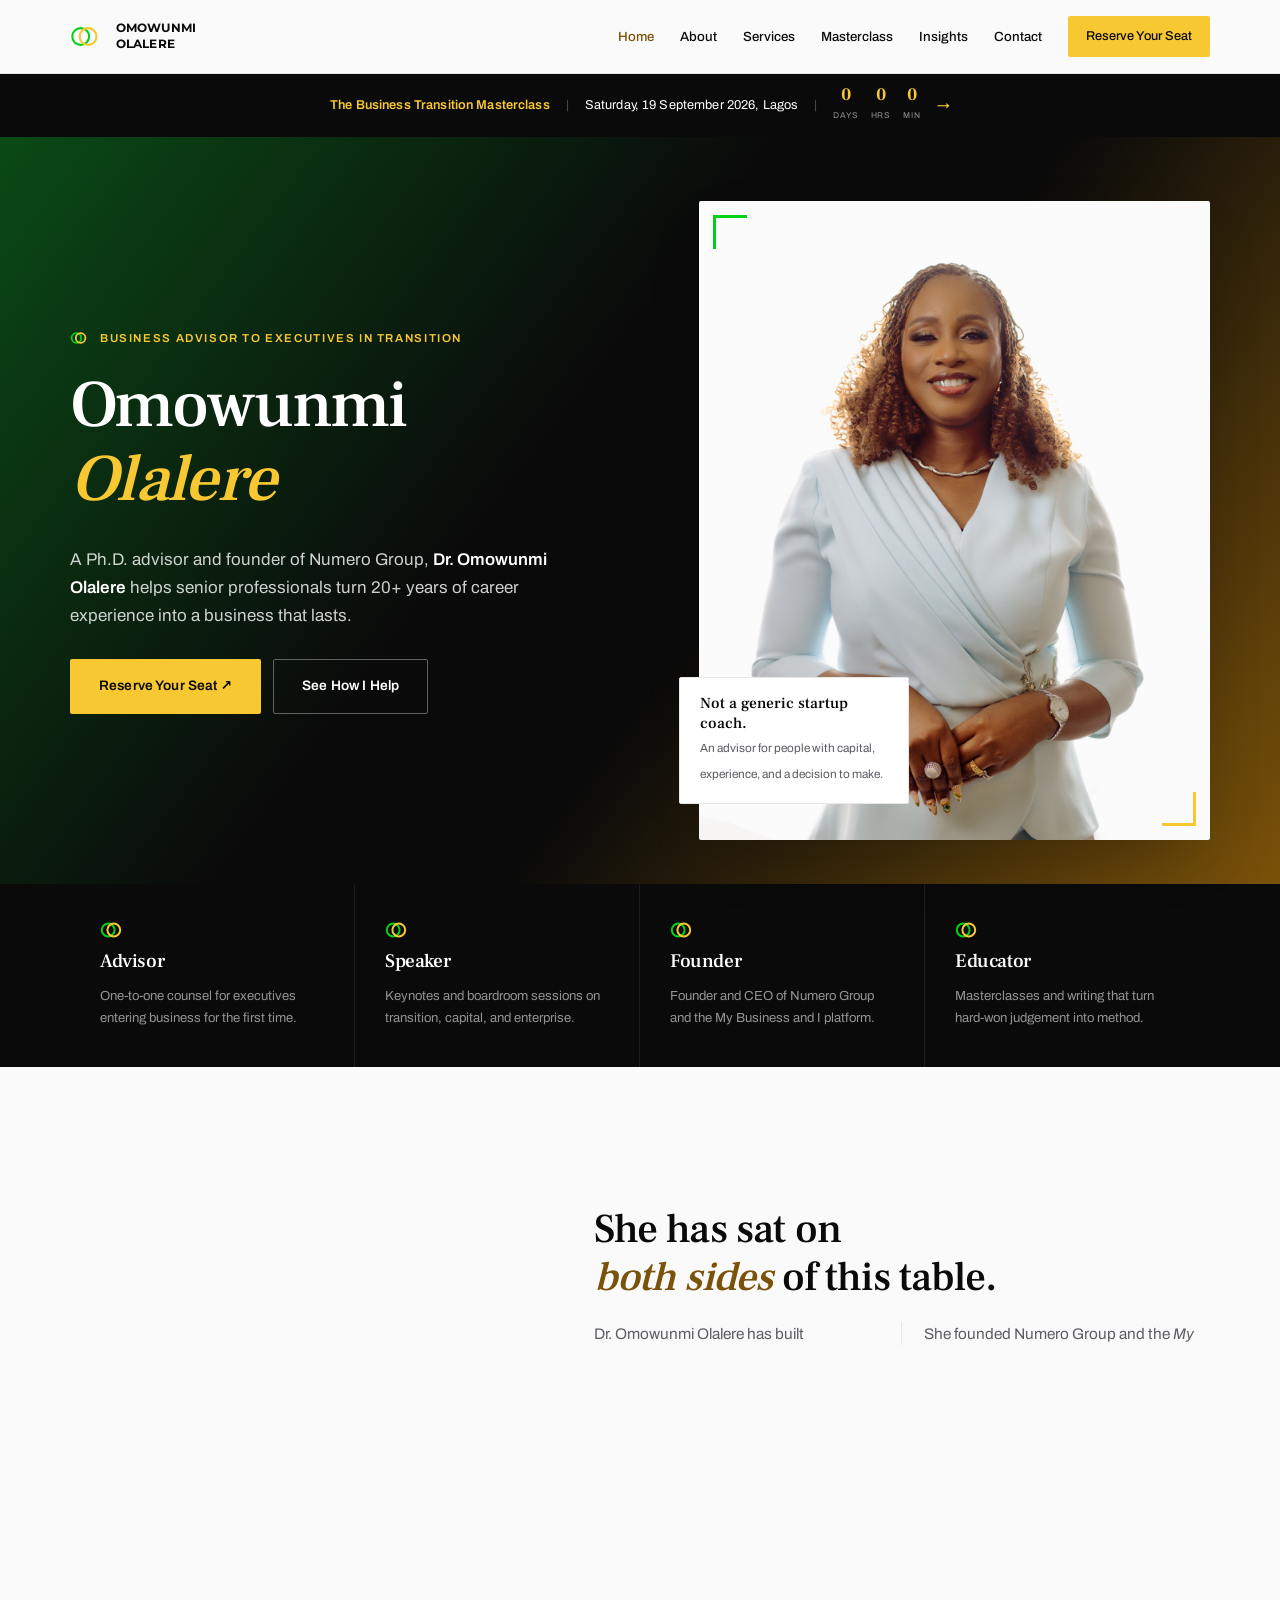
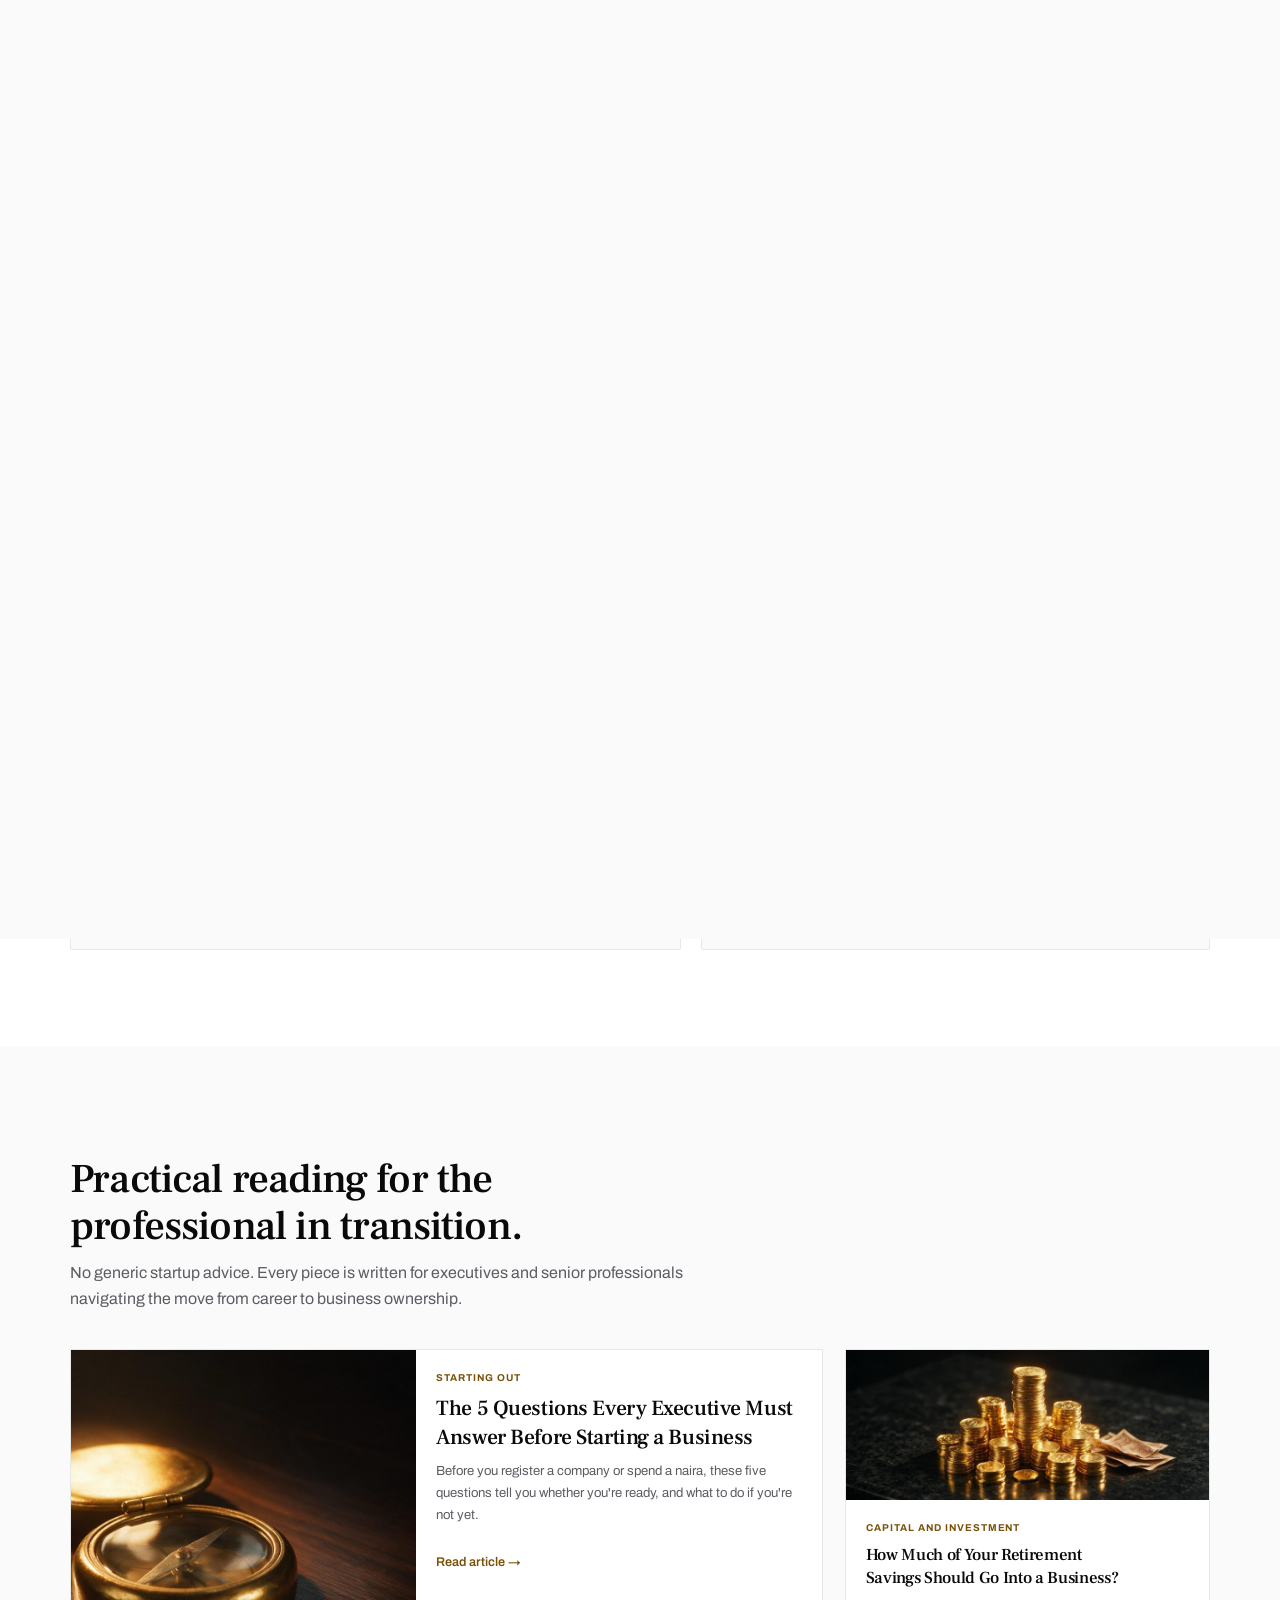
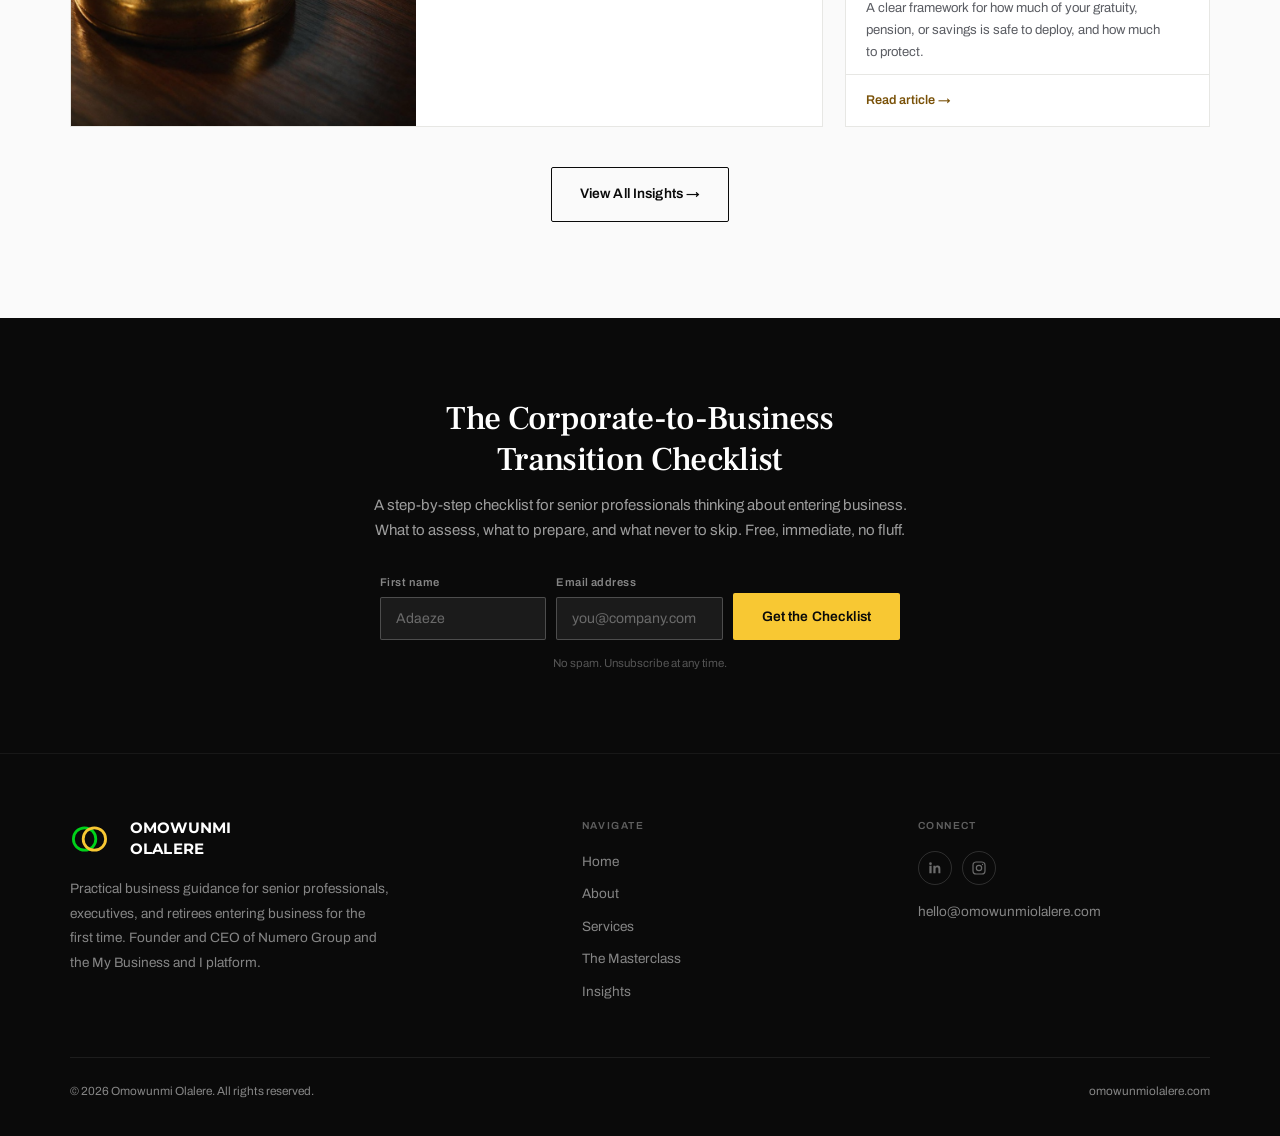
==== commit 0e3b1ee3: "Add dedicated Insights hub page; fix masterclass footer parity - New insights.html: full article gri" ====
--- a/index.html
+++ b/index.html
@@ -256,10 +256,8 @@
   .insights { padding: 96px 0; }
   .insights-head { max-width: 620px; margin-bottom: 36px; }
   .insights-head p { color: var(--mid); margin-top: 10px; }
-  .cats { display: flex; gap: 8px; flex-wrap: wrap; margin-bottom: 32px; }
-  .cat { background: transparent; border: 1px solid var(--line); color: var(--ink); padding: 7px 16px; border-radius: 2px; font-size: 0.76rem; font-weight: 500; cursor: pointer; text-decoration: none; transition: all 0.2s; }
-  .cat.active, .cat:hover { background: var(--ink); border-color: var(--ink); color: #fff; }
   .art-grid { display: grid; grid-template-columns: repeat(3, 1fr); grid-auto-rows: auto; gap: 22px; }
+  .insights-more { text-align: center; margin-top: 40px; }
   .art { background: var(--surface); border: 1px solid var(--line); overflow: hidden; display: flex; flex-direction: column; transition: transform 0.2s cubic-bezier(0.16,1,0.3,1); }
   .art:hover { transform: translateY(-3px); }
   .art.feature { grid-column: span 2; flex-direction: row; }
@@ -407,7 +405,7 @@
       <a href="about.html">About</a>
       <a data-scroll="services" data-nav="home">Services</a>
       <a href="masterclass.html">Masterclass</a>
-      <a data-scroll="insights" data-nav="home">Insights</a>
+      <a href="insights.html">Insights</a>
       <a data-scroll="contact" data-nav="home">Contact</a>
       <a href="masterclass.html#register" class="nav-cta">Reserve Your Seat</a>
     </div>
@@ -600,14 +598,6 @@
         <h2 class="section-title">Practical reading for the professional in transition.</h2>
         <p>No generic startup advice. Every piece is written for executives and senior professionals navigating the move from career to business ownership.</p>
       </div>
-      <div class="cats">
-        <span class="cat active" data-filter="all">All</span>
-        <span class="cat" data-filter="starting-out">Starting Out</span>
-        <span class="cat" data-filter="capital-investment">Capital and Investment</span>
-        <span class="cat" data-filter="business-models">Business Models</span>
-        <span class="cat" data-filter="risk-management">Risk Management</span>
-        <span class="cat" data-filter="mindset-transition">Mindset and Transition</span>
-      </div>
       <div class="art-grid" id="artGrid">
         <article class="art feature reveal" data-cat="starting-out">
           <div class="thumb"><img src="images/articles/compass.jpg" alt="A brass compass on a dark desk, lit by a single warm light" style="width:100%;height:100%;object-fit:cover;"></div>
@@ -616,18 +606,9 @@
         <article class="art reveal" data-cat="capital-investment"><div class="thumb"><img src="images/articles/coins.jpg" alt="Stacked gold coins on a dark surface" style="width:100%;height:100%;object-fit:cover;"></div>
           <div class="body"><div class="tag">Capital and Investment</div><h3>How Much of Your Retirement Savings Should Go Into a Business?</h3><p>A clear framework for how much of your gratuity, pension, or savings is safe to deploy, and how much to protect.</p></div>
           <a class="link" href="insights/retirement-savings-into-business.html">Read article →</a></article>
-        <article class="art reveal" data-cat="business-models"><div class="thumb"><img src="images/articles/blocks.jpg" alt="Small wooden building models, one lit in warm light" style="width:100%;height:100%;object-fit:cover;"></div>
-          <div class="body"><div class="tag">Business Models</div><h3>7 Business Models That Work for Retired Nigerian Executives (and 3 That Don't)</h3><p>Not every model suits a first-time owner with capital but limited time. Seven that fit, and three to avoid.</p></div>
-          <a class="link" href="insights/business-models-for-retired-executives-nigeria.html">Read article →</a></article>
-        <article class="art reveal" data-cat="risk-management"><div class="thumb"><img src="images/articles/chess.jpg" alt="A toppled chess king on a dark reflective surface" style="width:100%;height:100%;object-fit:cover;"></div>
-          <div class="body"><div class="tag">Risk Management</div><h3>The One Critical Mistake Experienced Professionals Make Entering Business</h3><p>Decades of corporate success can quietly work against you in year one. The pattern, and how to avoid it.</p></div>
-          <a class="link" href="insights/mistake-professionals-make-entering-business.html">Read article →</a></article>
-        <article class="art reveal" data-cat="mindset-transition"><div class="thumb"><img src="images/articles/chair.jpg" alt="An empty chair silhouetted against a lit doorway" style="width:100%;height:100%;object-fit:cover;"></div>
-          <div class="body"><div class="tag">Mindset and Transition</div><h3>From Being Managed to Managing Yourself</h3><p>The hardest part of leaving a long career is rarely the business plan. It's the identity shift.</p></div>
-          <a class="link" href="insights/from-being-managed-to-managing-yourself.html">Read article →</a></article>
-        <article class="art reveal" data-cat="starting-out"><div class="thumb"><img src="images/articles/network.jpg" alt="An abstract network of glowing gold and green connected nodes" style="width:100%;height:100%;object-fit:cover;"></div>
-          <div class="body"><div class="tag">Starting Out</div><h3>Your Professional Network Is Your First Business Asset</h3><p>After decades in corporate Nigeria, your network may be worth more than your savings, used the right way.</p></div>
-          <a class="link" href="insights/professional-network-first-business-asset.html">Read article →</a></article>
+      </div>
+      <div class="insights-more reveal">
+        <a class="btn btn-outline" href="insights.html">View All Insights →</a>
       </div>
     </div>
   </section>
@@ -669,7 +650,7 @@
           <a href="about.html">About</a>
           <a data-scroll="services" data-nav="home">Services</a>
           <a href="masterclass.html">The Masterclass</a>
-          <a data-scroll="insights" data-nav="home">Insights</a>
+          <a href="insights.html">Insights</a>
         </div>
         <div class="fc">
           <h4>Connect</h4>
@@ -759,7 +740,7 @@
           <a href="about.html">About</a>
           <a data-scroll="services" data-nav="home">Services</a>
           <a href="masterclass.html">The Masterclass</a>
-          <a data-scroll="insights" data-nav="home">Insights</a>
+          <a href="insights.html">Insights</a>
         </div>
         <div class="fc">
           <h4>Connect</h4>
@@ -860,16 +841,6 @@
     });
   });
 
-  /* ---------- Insights category filter ---------- */
-  document.querySelectorAll('.cat').forEach(c => c.addEventListener('click', function () {
-    document.querySelectorAll('.cat').forEach(x => x.classList.remove('active'));
-    this.classList.add('active');
-    const f = this.dataset.filter;
-    document.querySelectorAll('#artGrid .art').forEach(item => {
-      item.style.display = (f === 'all' || item.dataset.cat === f) ? '' : 'none';
-    });
-  }));
-
   /* ---------- Scroll reveal ---------- */
   let io;
   function runReveal() {
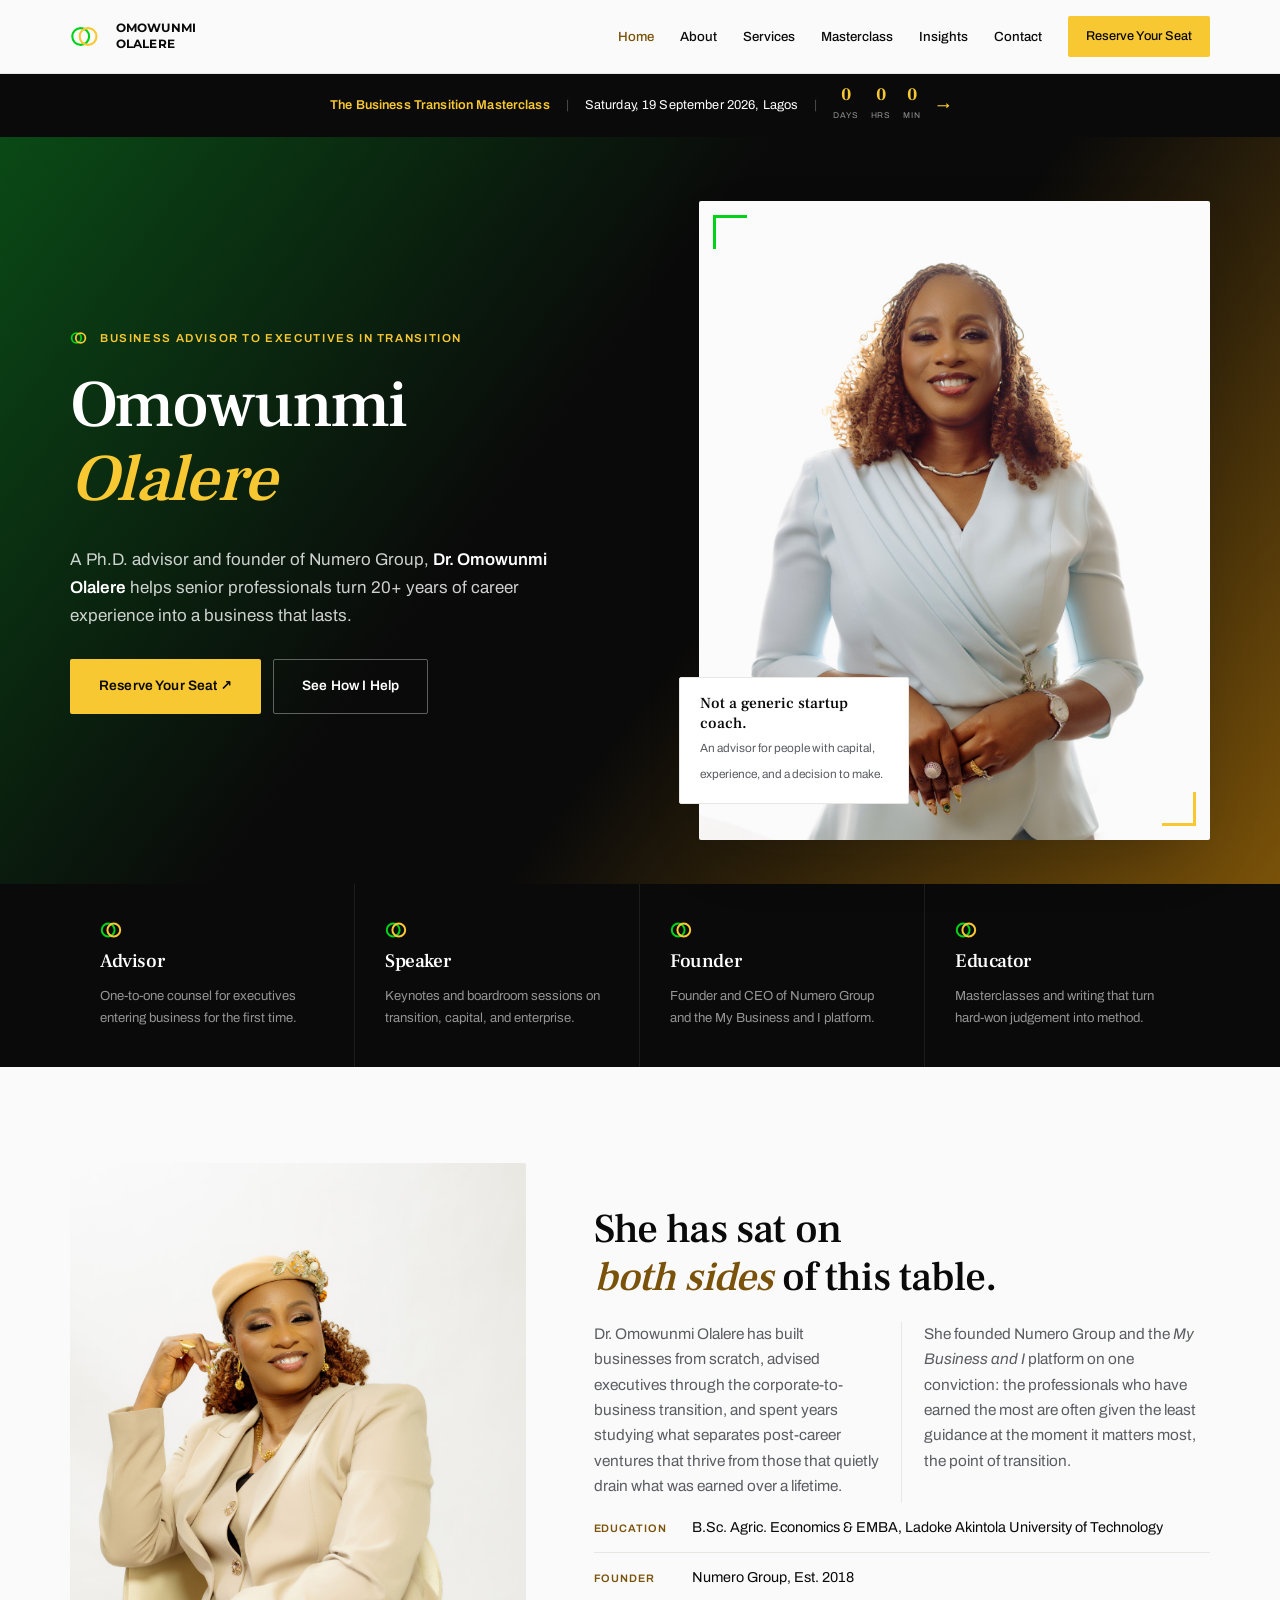
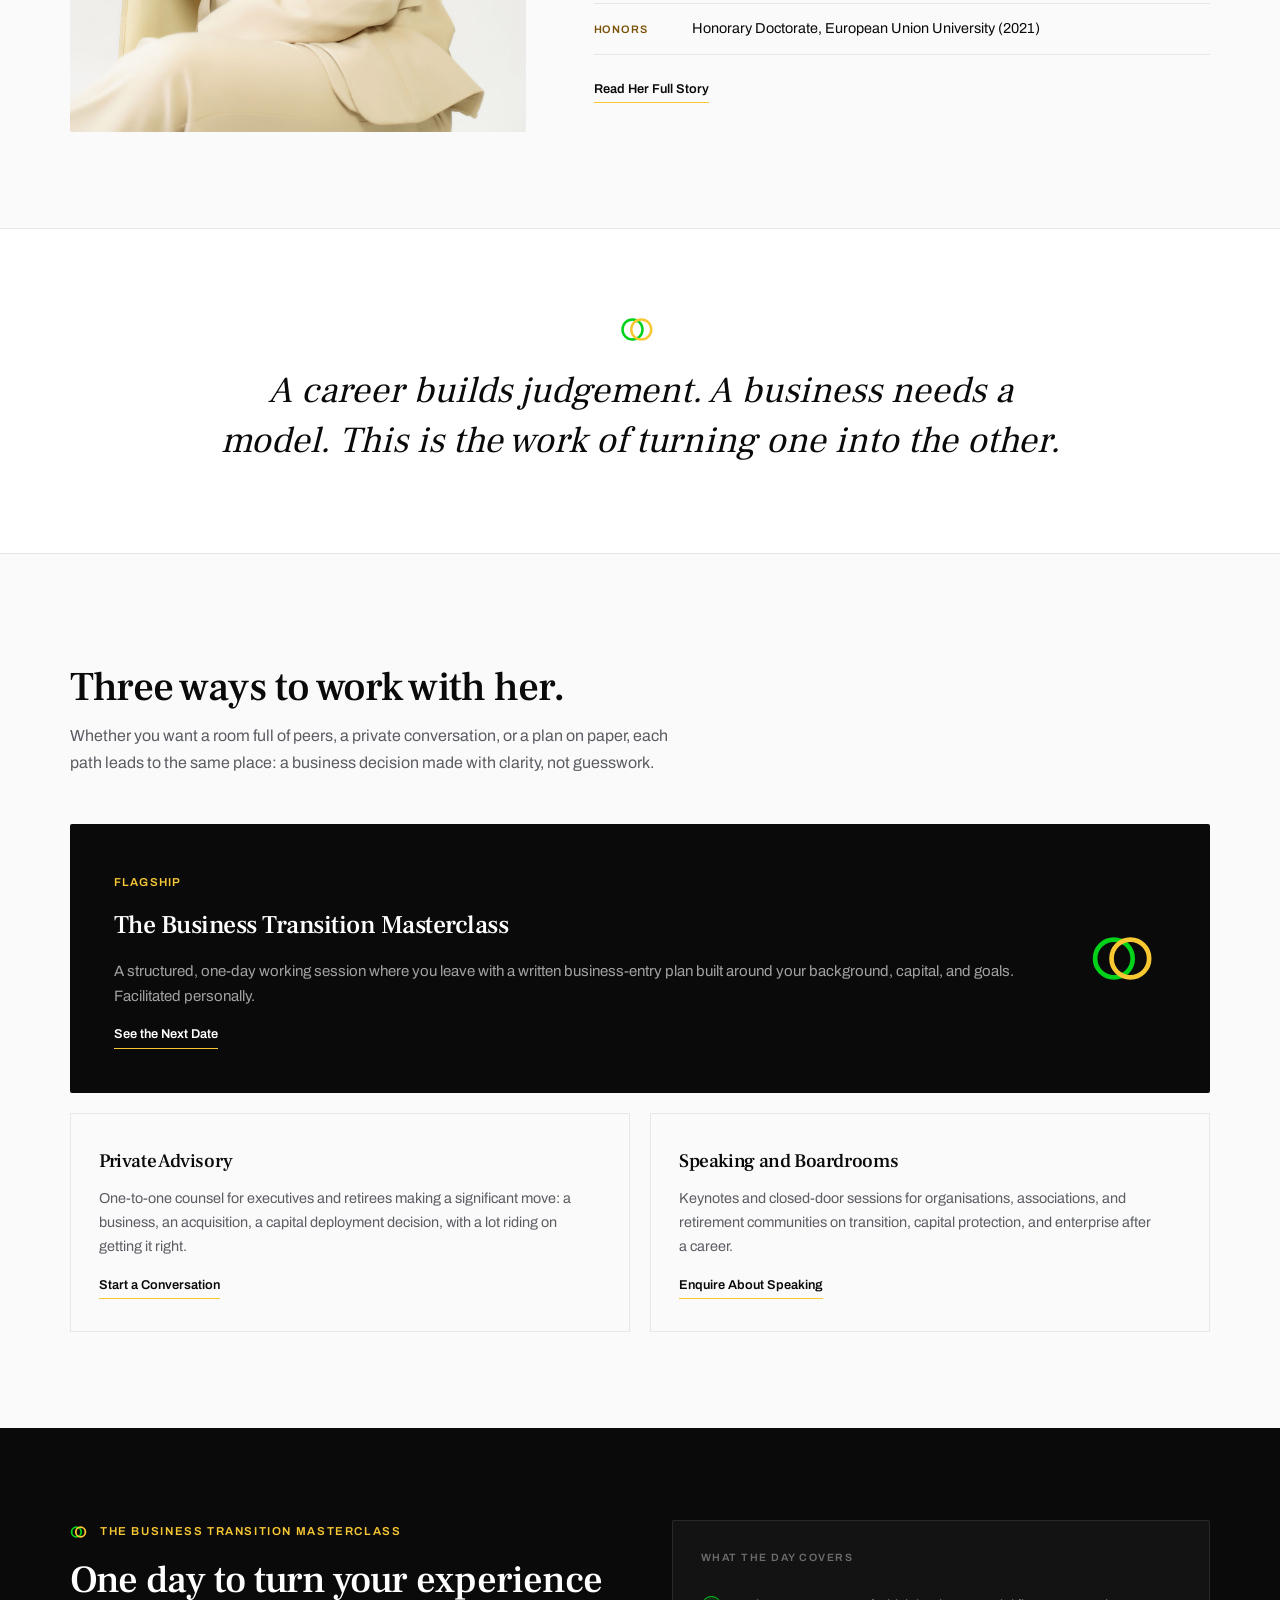
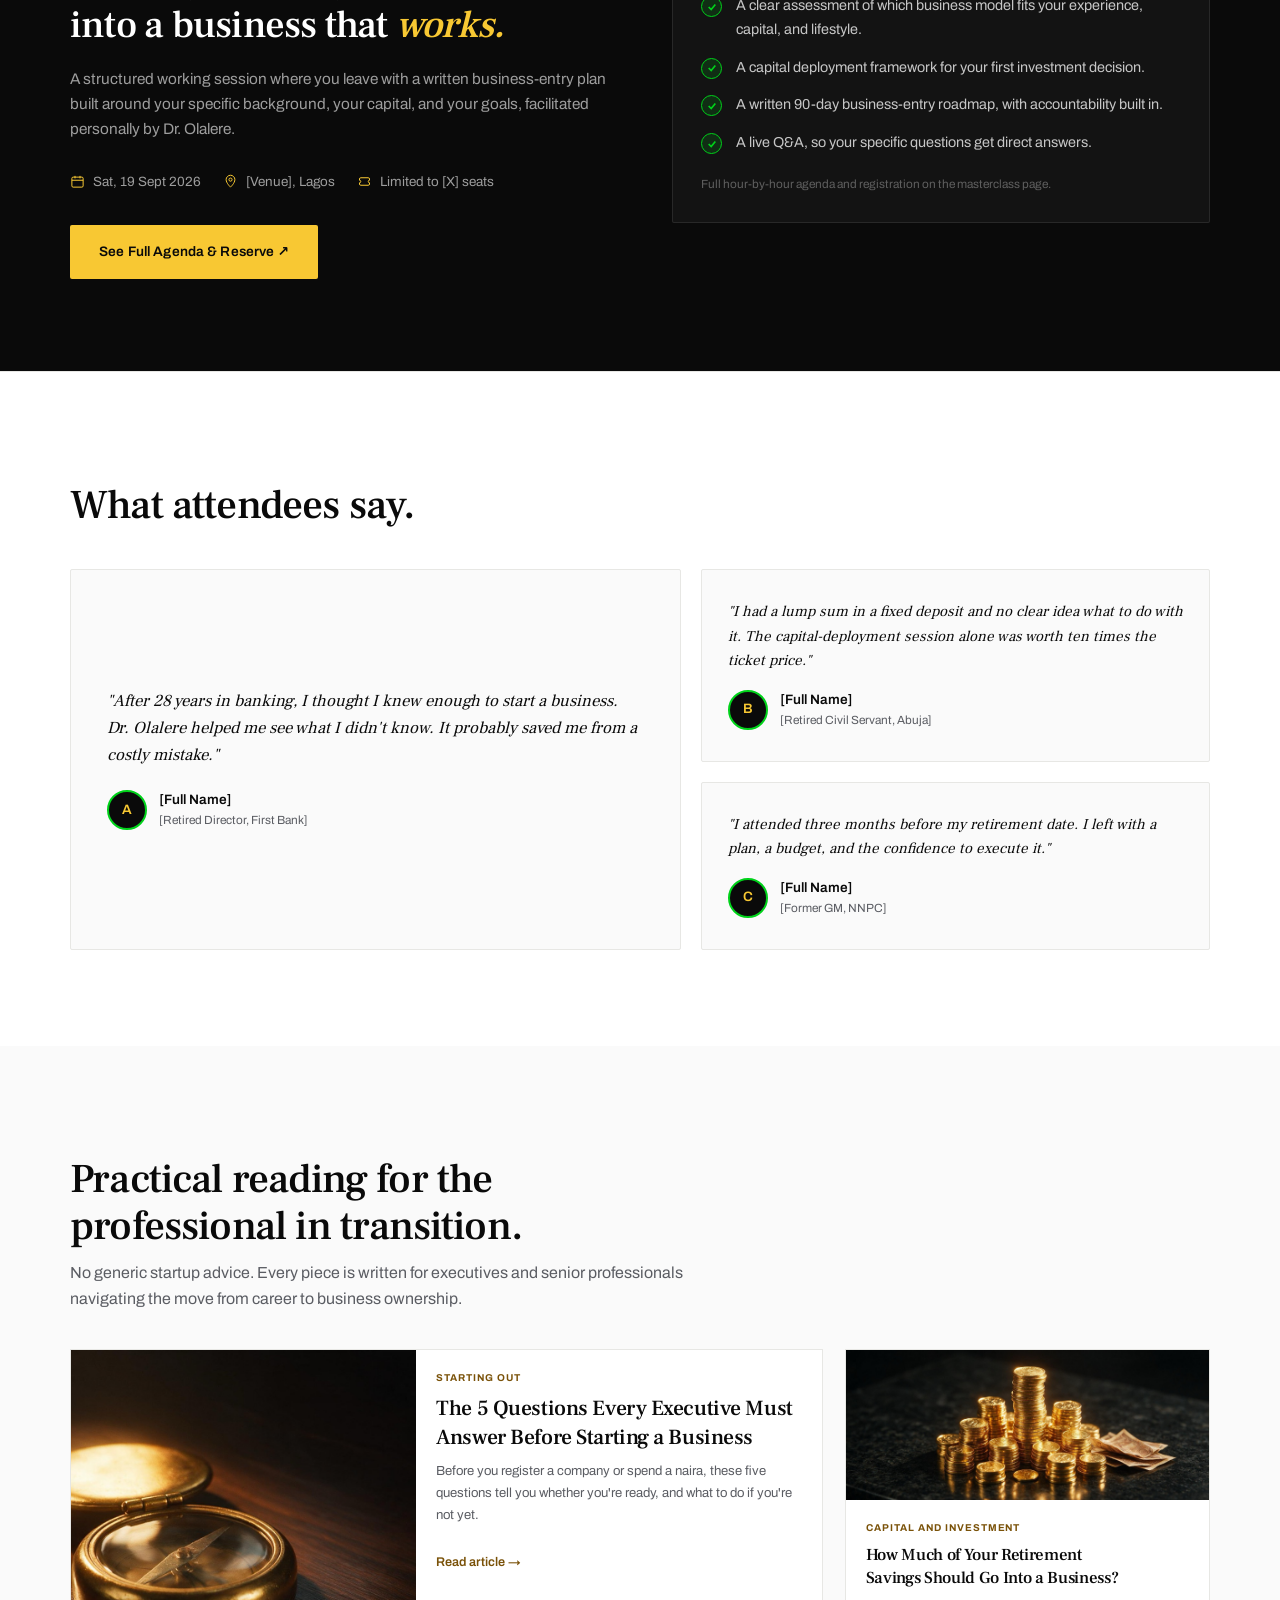
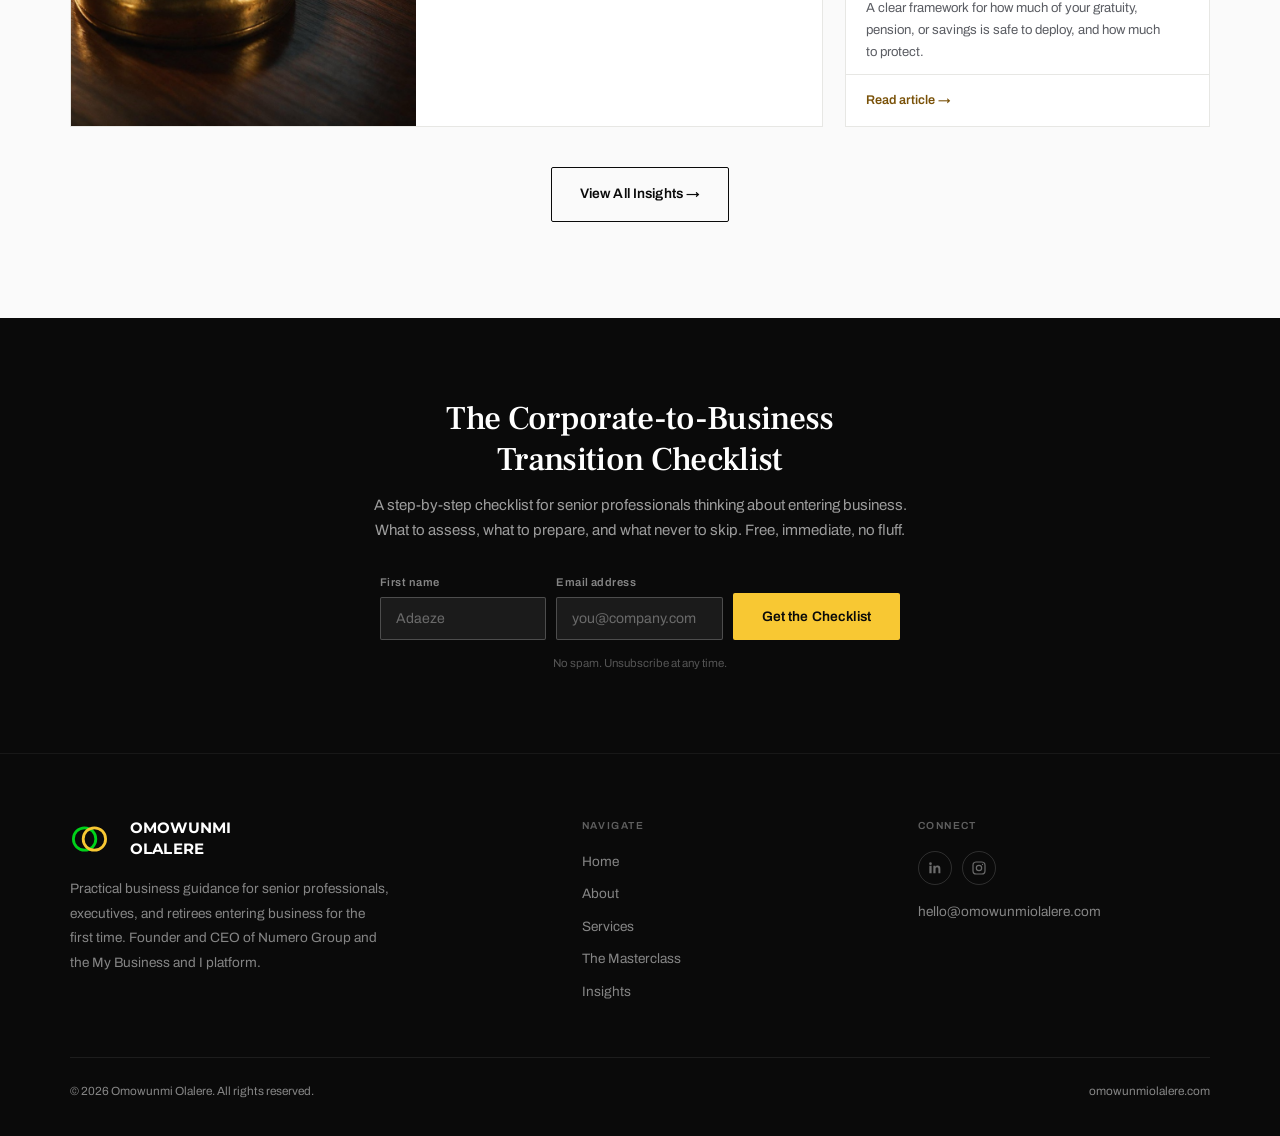
==== commit 39e51189: "Polish pass: fix shape-system drift, motion robustness, and copy voice - Fix masterclass registratio" ====
--- a/index.html
+++ b/index.html
@@ -387,6 +387,7 @@
     .hero-btns .btn { width: 100%; }
   }
 </style>
+<noscript><style>.reveal { opacity: 1 !important; transform: none !important; }</style></noscript>
 </head>
 <body>
 
@@ -843,13 +844,19 @@
 
   /* ---------- Scroll reveal ---------- */
   let io;
+  const canObserve = 'IntersectionObserver' in window && !window.matchMedia('(prefers-reduced-motion: reduce)').matches;
   function runReveal() {
+    const targets = document.querySelectorAll('.page.active .reveal:not(.in)');
+    if (!canObserve) {
+      targets.forEach(el => el.classList.add('in'));
+      return;
+    }
     if (!io) {
       io = new IntersectionObserver(entries => {
         entries.forEach(en => { if (en.isIntersecting) { en.target.classList.add('in'); io.unobserve(en.target); } });
       }, { threshold: 0.12 });
     }
-    document.querySelectorAll('.page.active .reveal:not(.in)').forEach(el => io.observe(el));
+    targets.forEach(el => io.observe(el));
   }
   runReveal();
 </script>
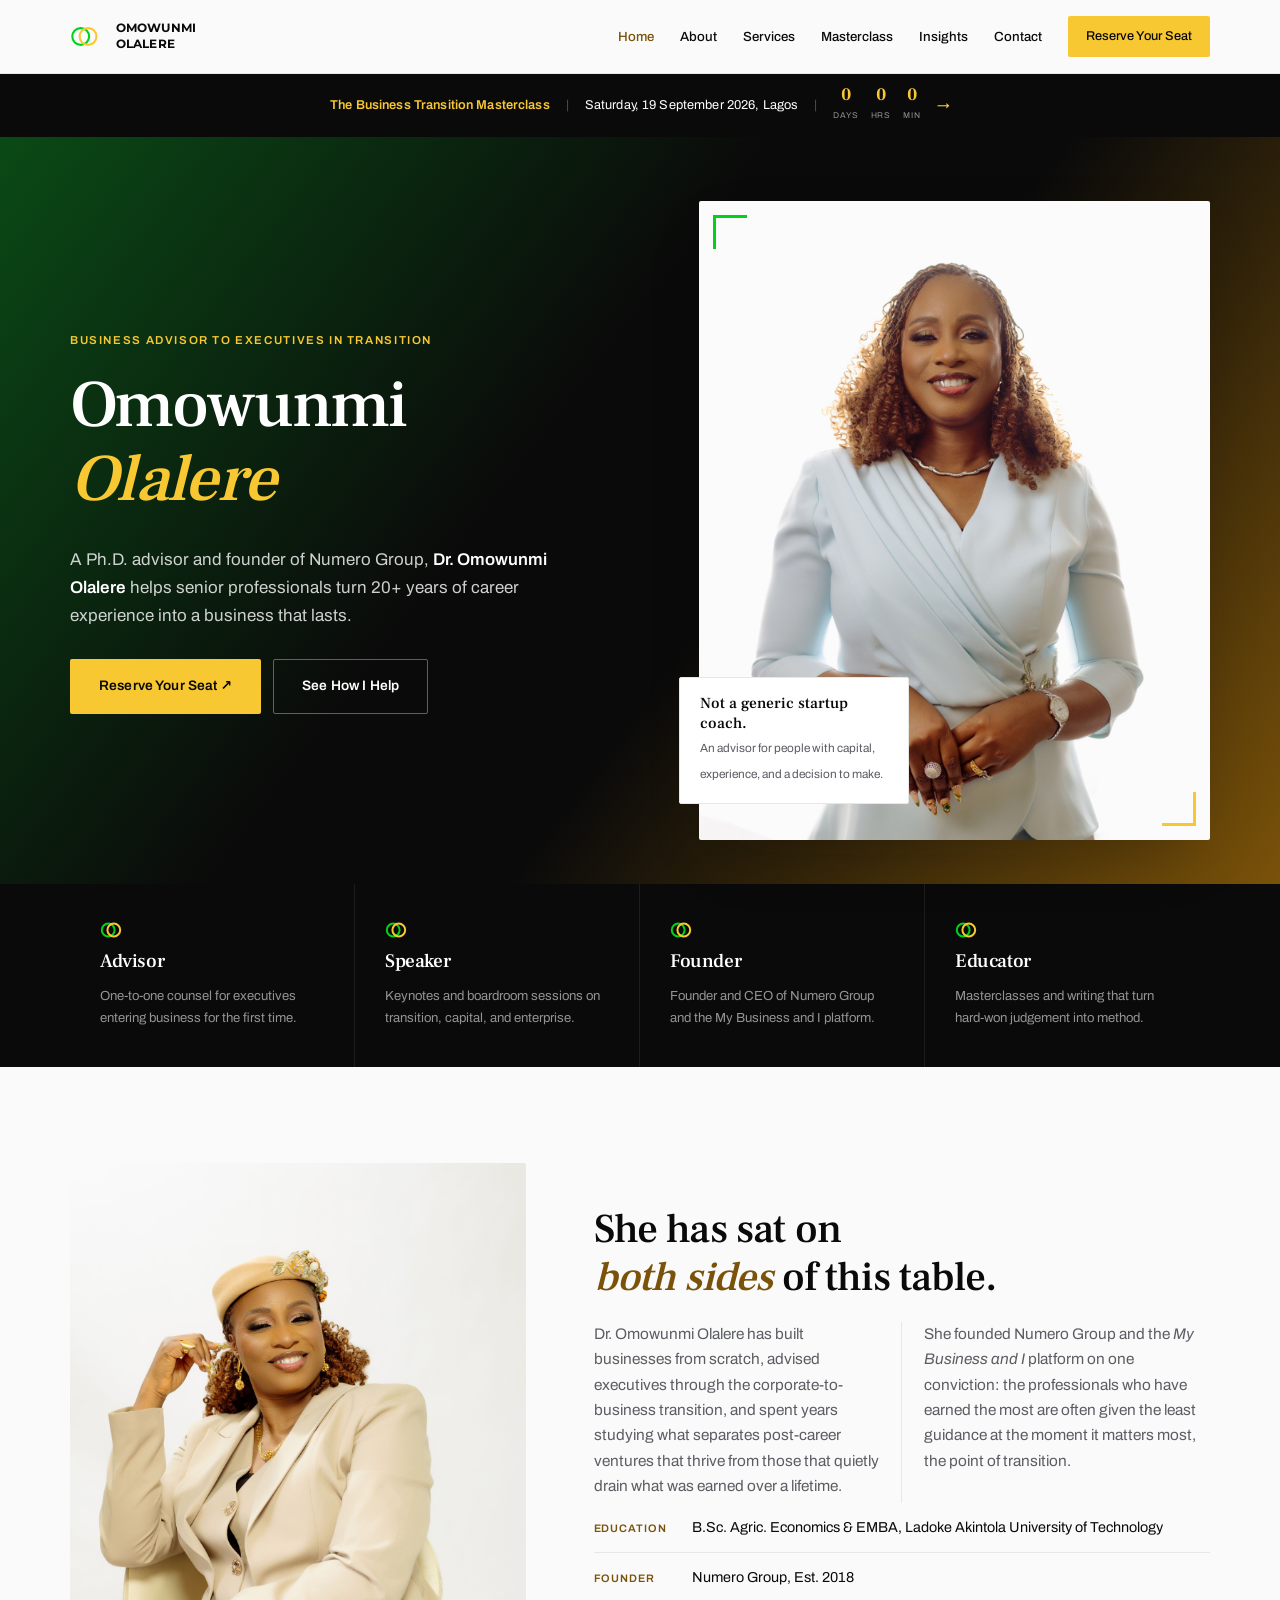
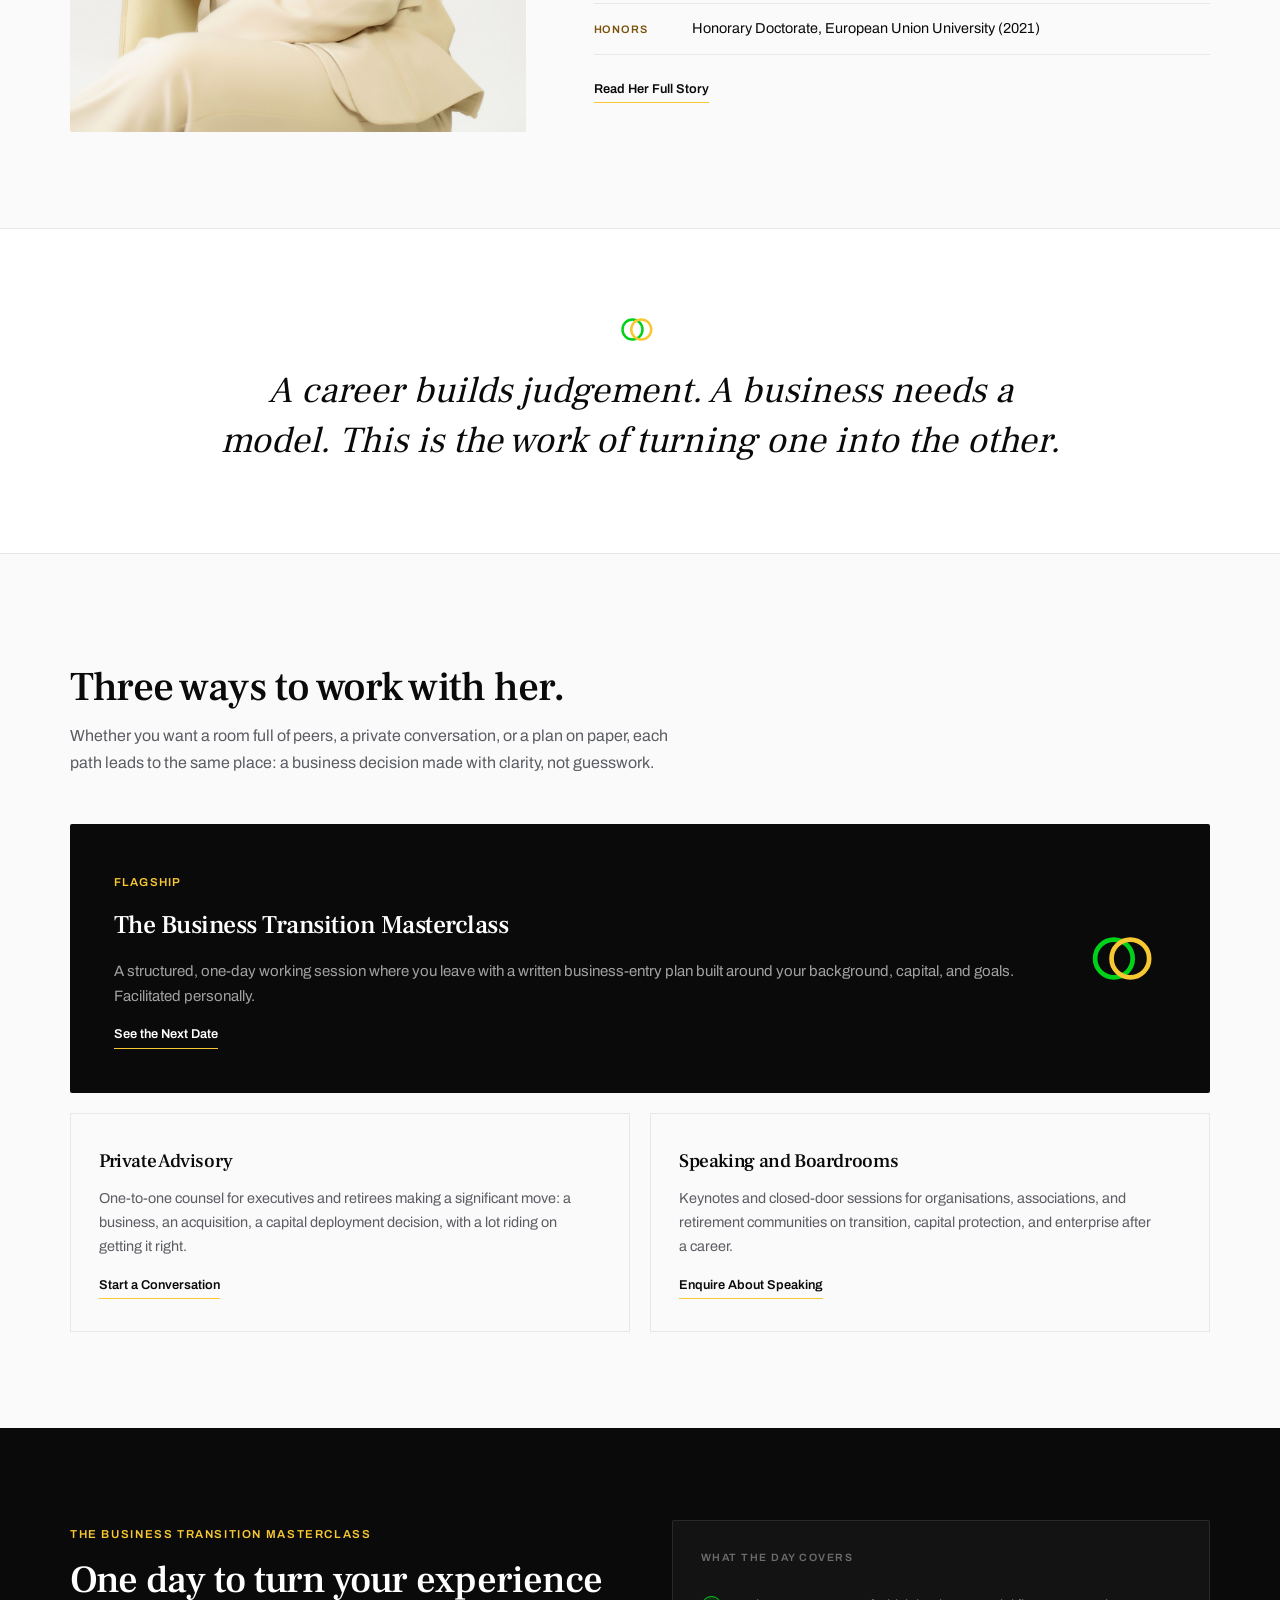
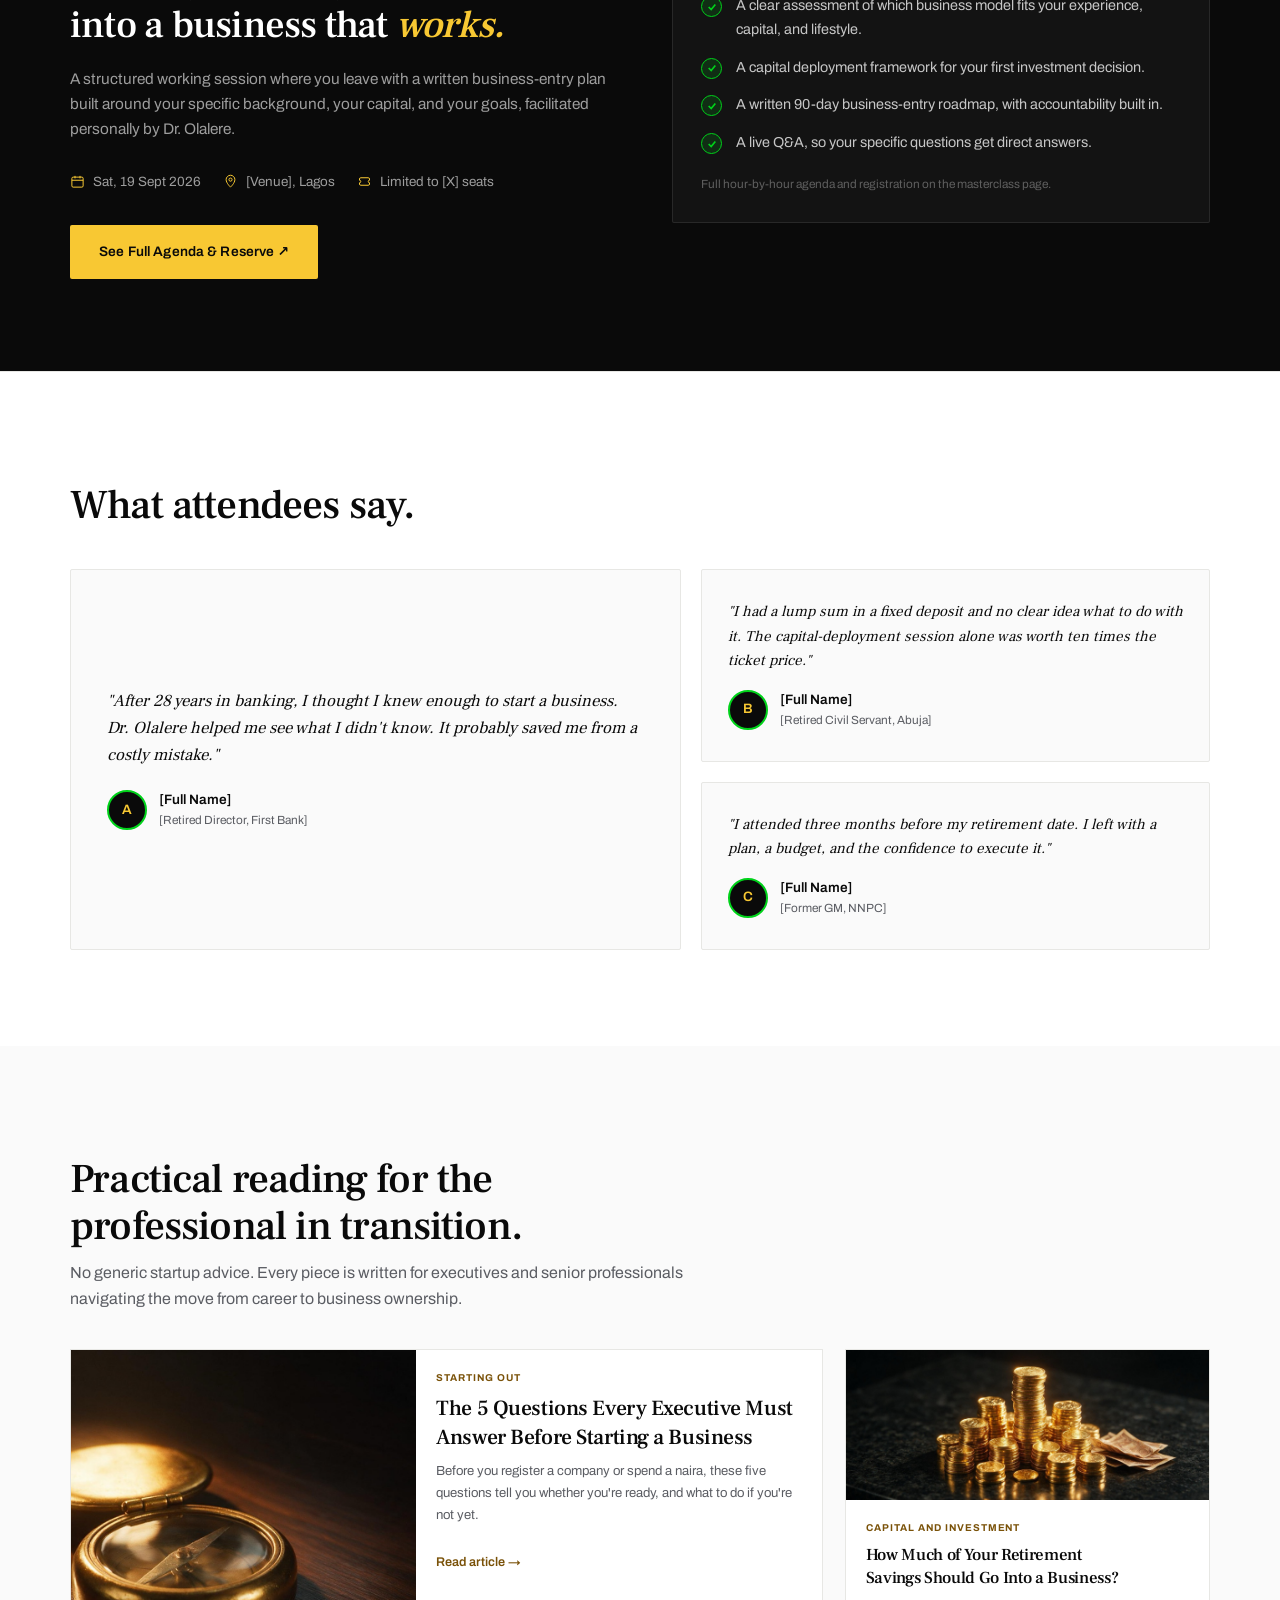
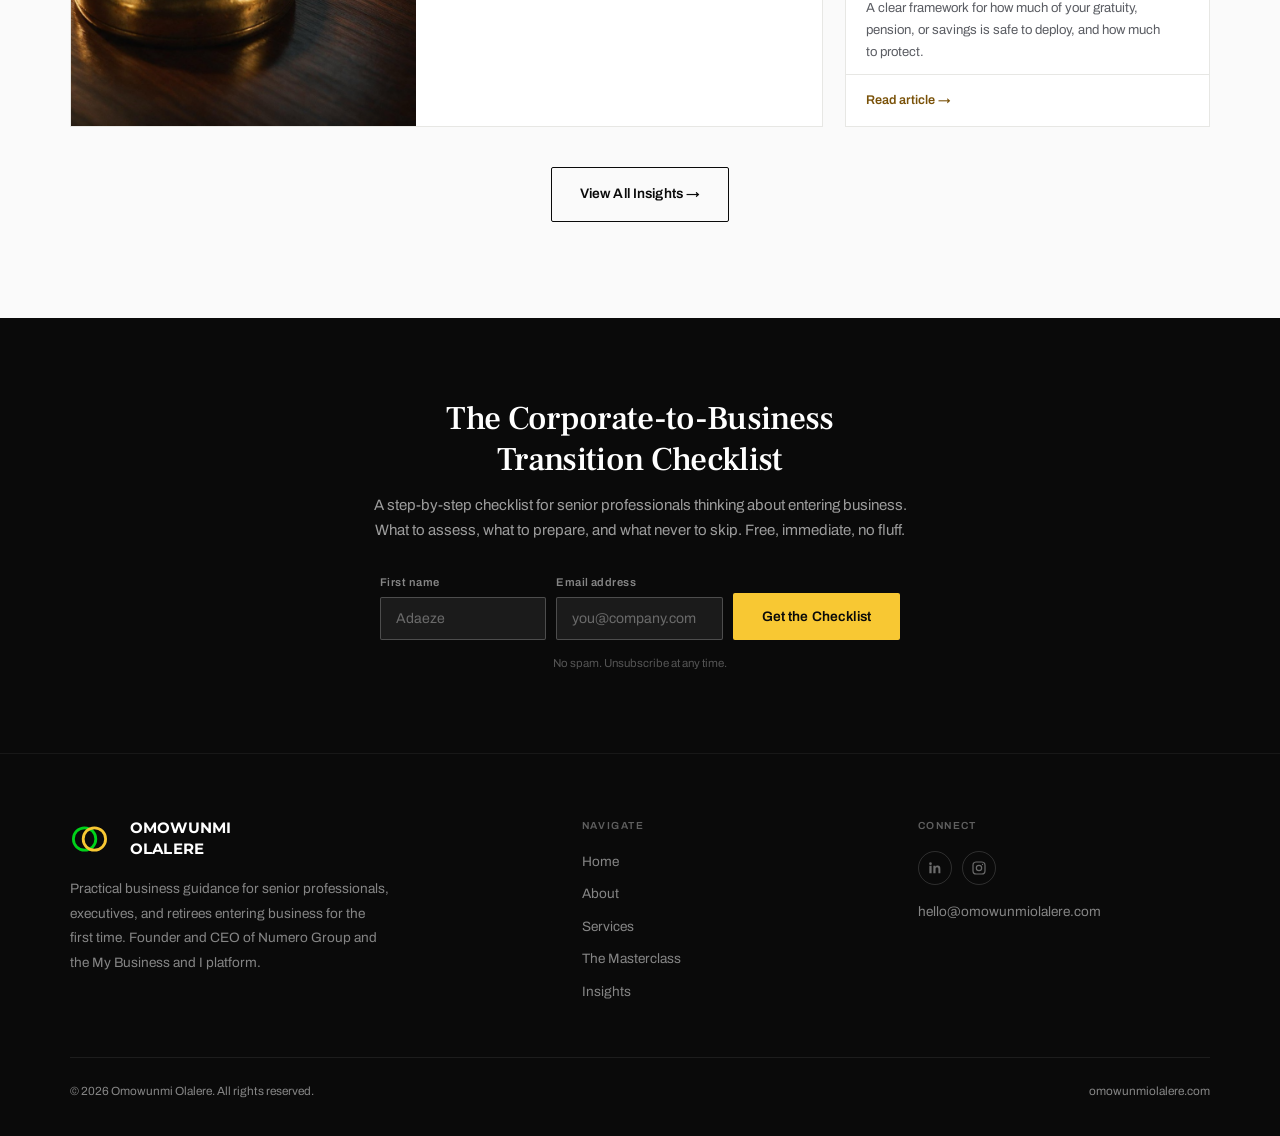
==== commit 66cee690: "Remove redundant rings-icon from hero eyebrows The homepage hero, masterclass teaser, gallery hero, " ====
--- a/index.html
+++ b/index.html
@@ -438,10 +438,7 @@
     <div class="wrap">
       <div class="hero-grid">
         <div class="hero-left">
-          <span class="kicker on-dark">
-            <svg class="rings" width="20" height="12" viewBox="0 0 64 40" xmlns="http://www.w3.org/2000/svg" aria-hidden="true"><circle cx="20" cy="20" r="16" fill="none" stroke="#00D21A" stroke-width="6"/><circle cx="34" cy="20" r="16" fill="none" stroke="#F8C833" stroke-width="6"/></svg>
-            Business Advisor to Executives in Transition
-          </span>
+          <span class="kicker on-dark">Business Advisor to Executives in Transition</span>
           <h1 class="hero-name">Omowunmi<span class="ln2">Olalere</span></h1>
           <p class="hero-sub">A Ph.D. advisor and founder of Numero Group, <b>Dr. Omowunmi Olalere</b> helps senior professionals turn 20+ years of career experience into a business that lasts.</p>
           <div class="hero-btns">
@@ -540,10 +537,7 @@
     <div class="wrap">
       <div class="mc-inner">
         <div class="reveal">
-          <span class="kicker on-dark">
-            <svg class="rings" width="20" height="12" viewBox="0 0 64 40" xmlns="http://www.w3.org/2000/svg" aria-hidden="true"><circle cx="20" cy="20" r="16" fill="none" stroke="#00D21A" stroke-width="6"/><circle cx="34" cy="20" r="16" fill="none" stroke="#F8C833" stroke-width="6"/></svg>
-            The Business Transition Masterclass
-          </span>
+          <span class="kicker on-dark">The Business Transition Masterclass</span>
           <h2>One day to turn your experience into a business that <em>works.</em></h2>
           <p class="mc-sub">A structured working session where you leave with a written business-entry plan built around your specific background, your capital, and your goals, facilitated personally by Dr. Olalere.</p>
           <div class="mc-detail">
@@ -677,10 +671,7 @@
 
   <section class="gal-hero">
     <div class="wrap">
-      <span class="kicker on-dark">
-        <svg class="rings" width="20" height="12" viewBox="0 0 64 40" xmlns="http://www.w3.org/2000/svg" aria-hidden="true"><circle cx="20" cy="20" r="16" fill="none" stroke="#00D21A" stroke-width="6"/><circle cx="34" cy="20" r="16" fill="none" stroke="#F8C833" stroke-width="6"/></svg>
-        Gallery
-      </span>
+      <span class="kicker on-dark">Gallery</span>
       <h1>Dr. Olalere, <em>at work.</em></h1>
       <p>Across the boardroom, the stage, and the classroom, a look at the spheres where the work happens. Filter by the kind of engagement you're interested in.</p>
     </div>
